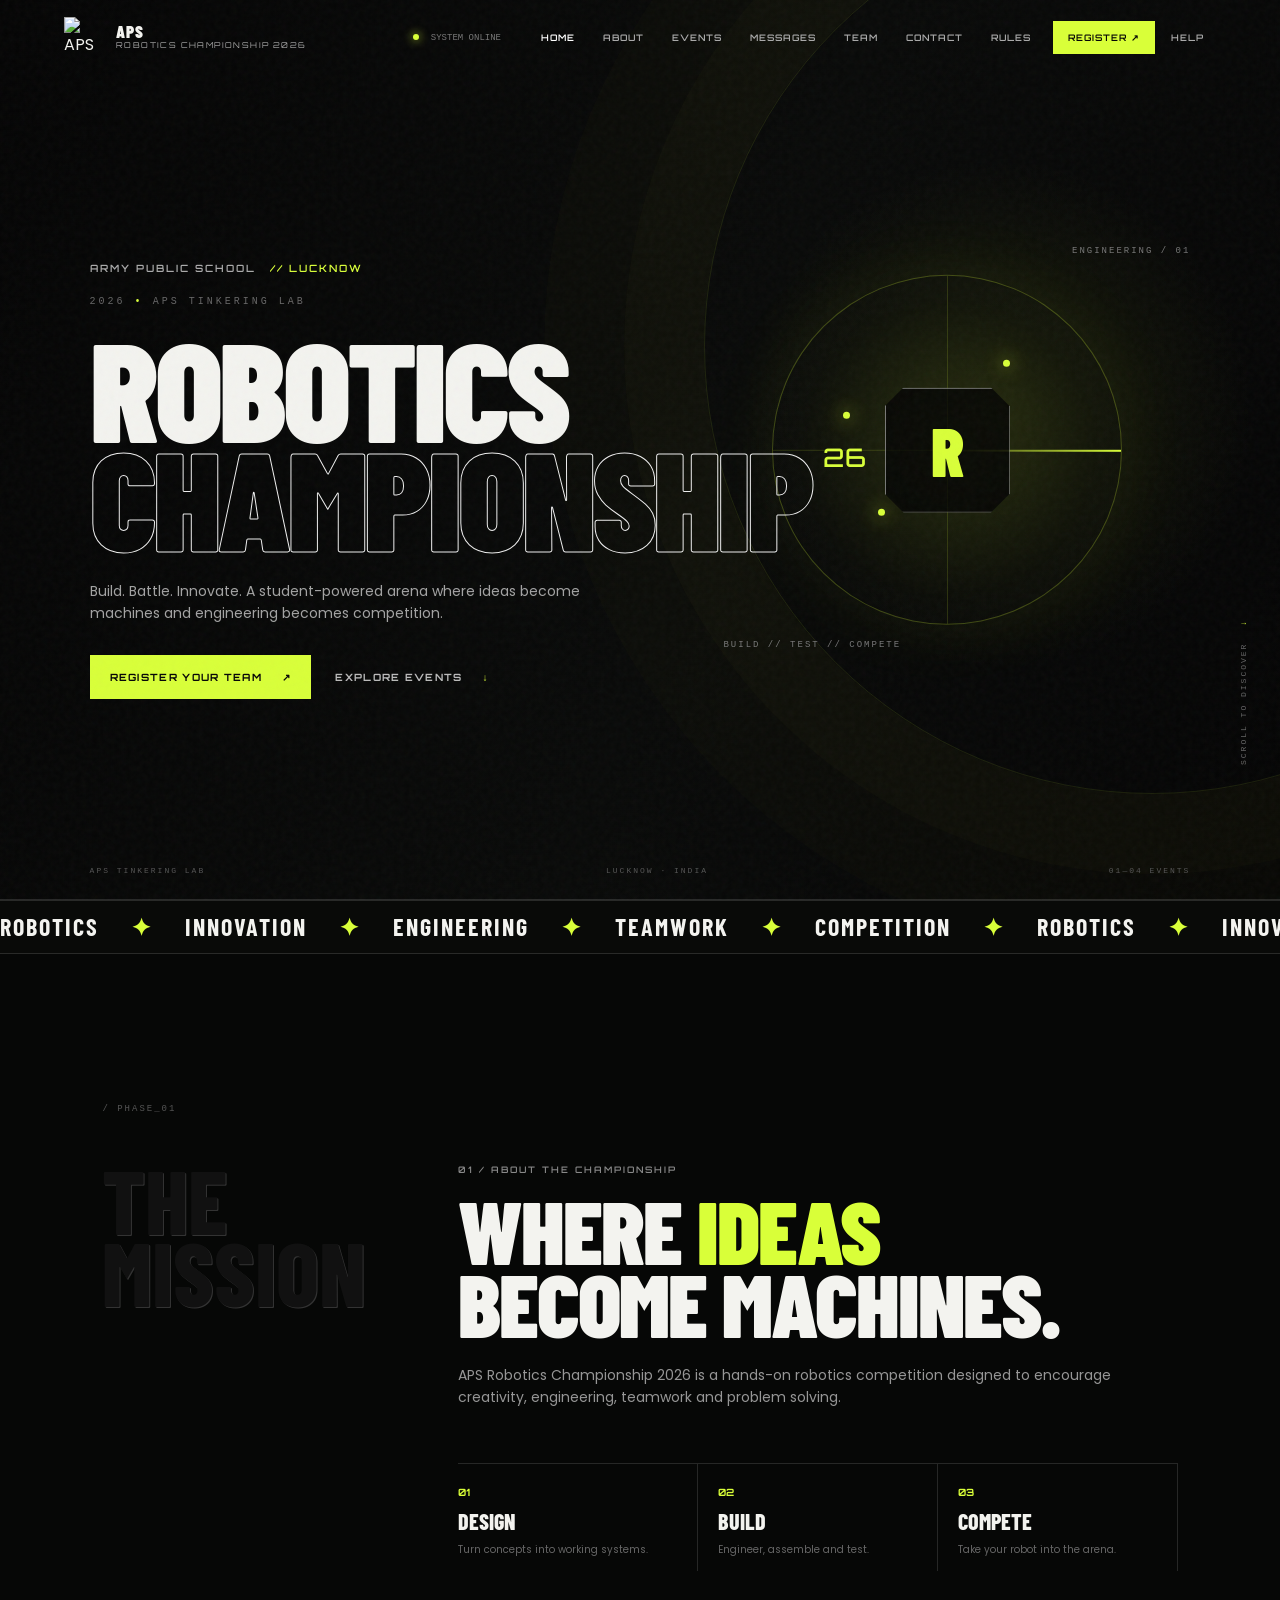
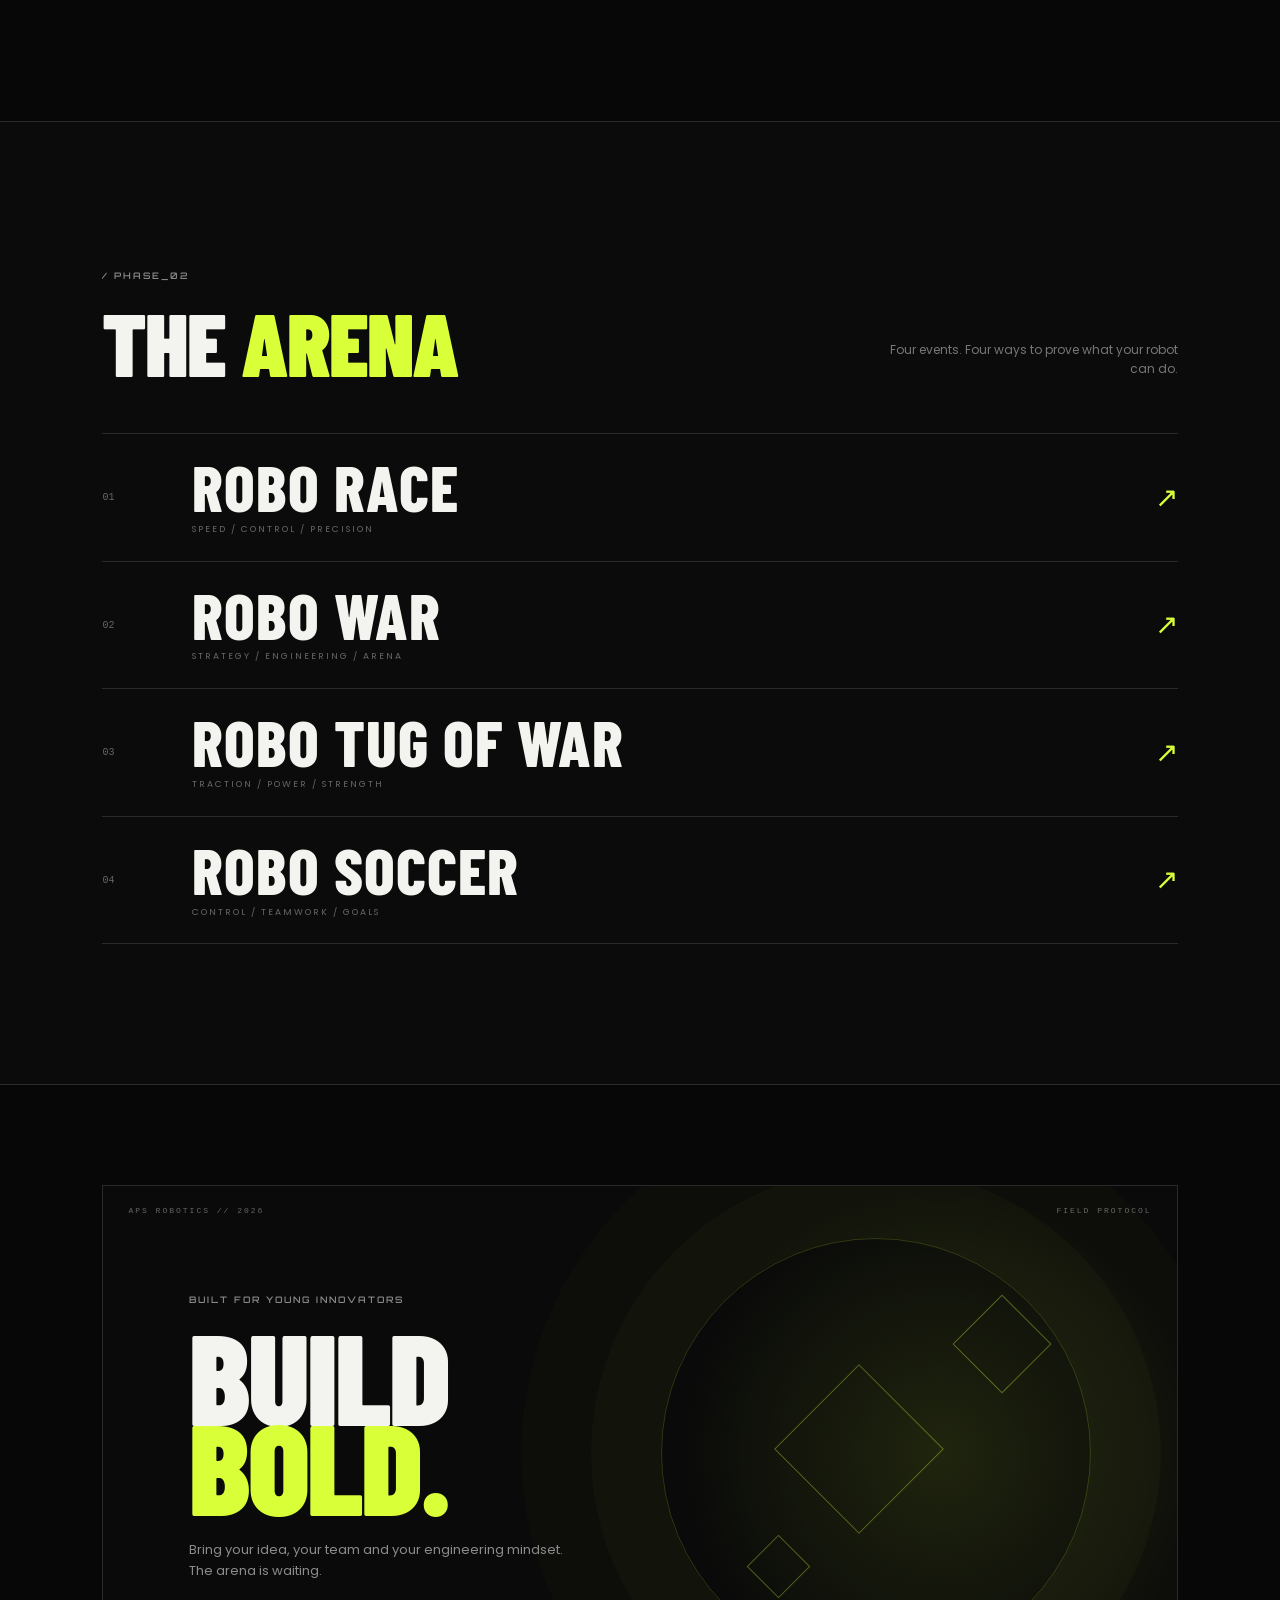
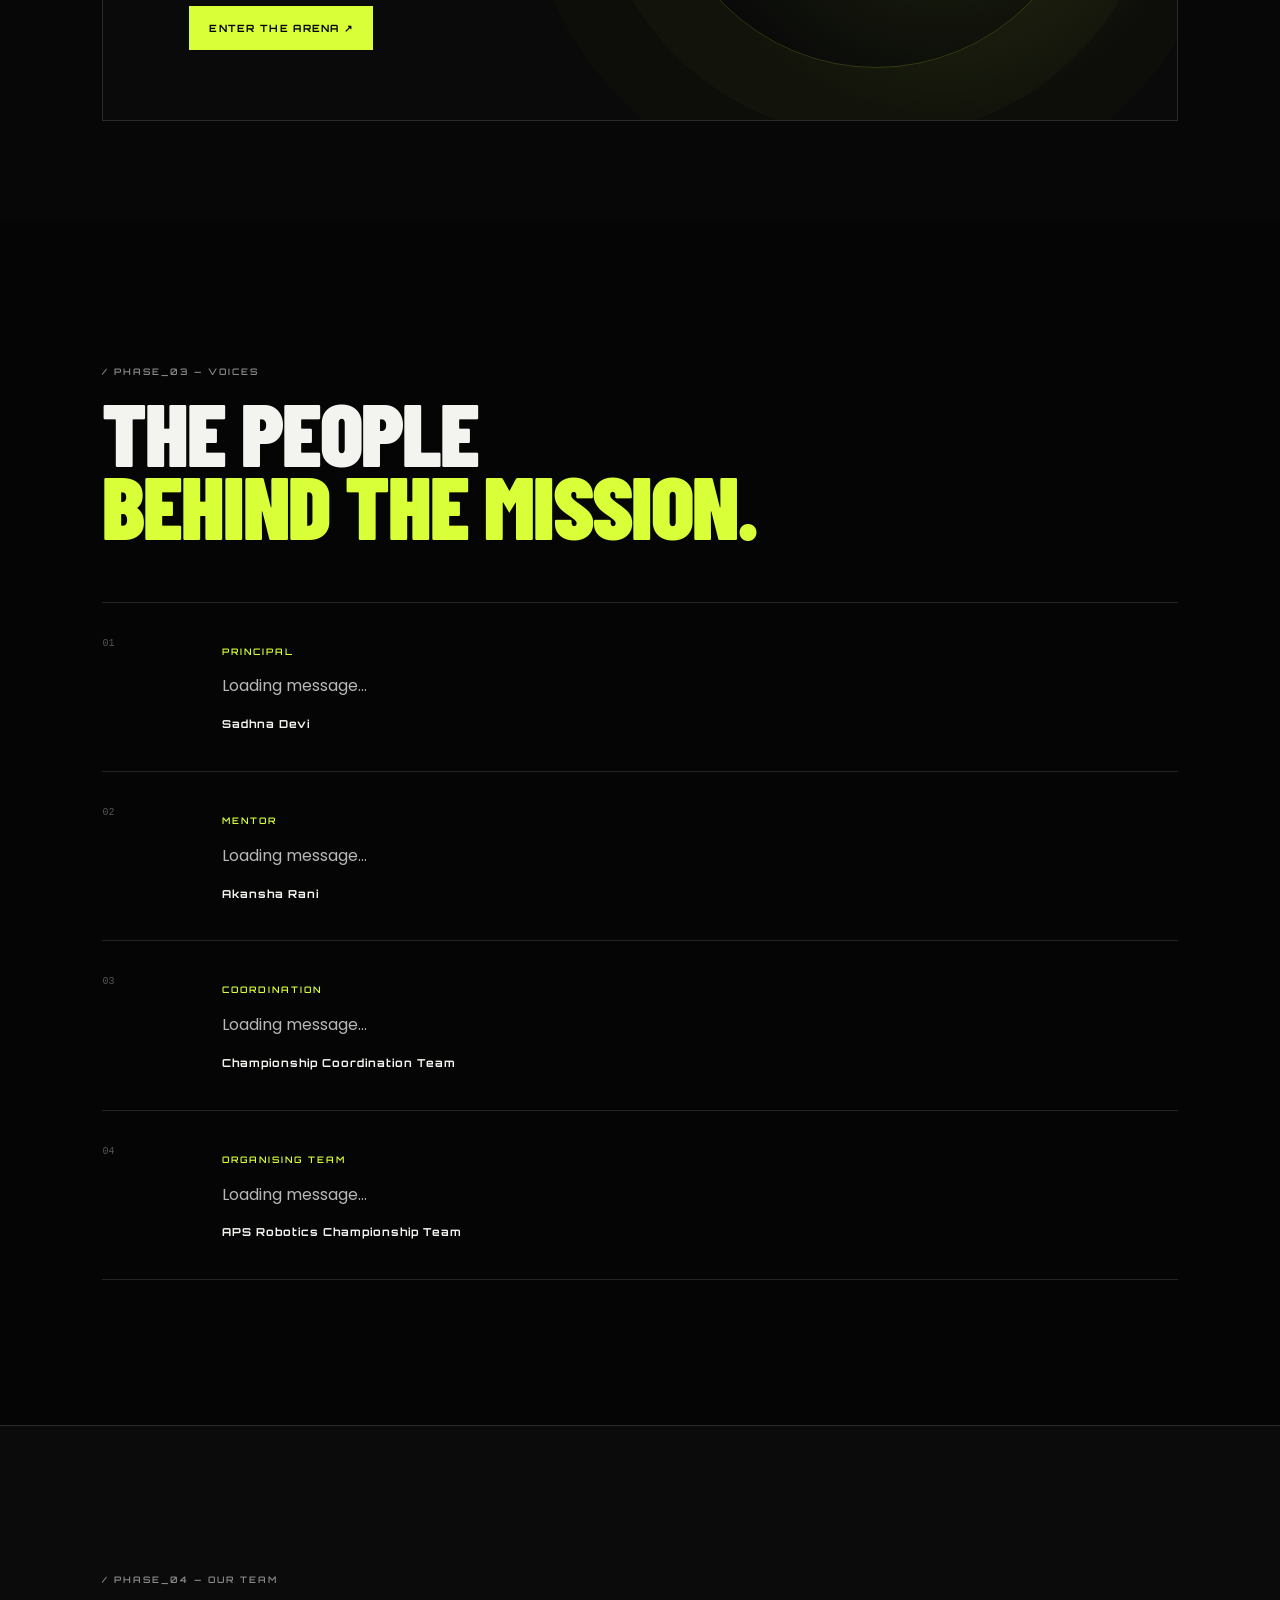
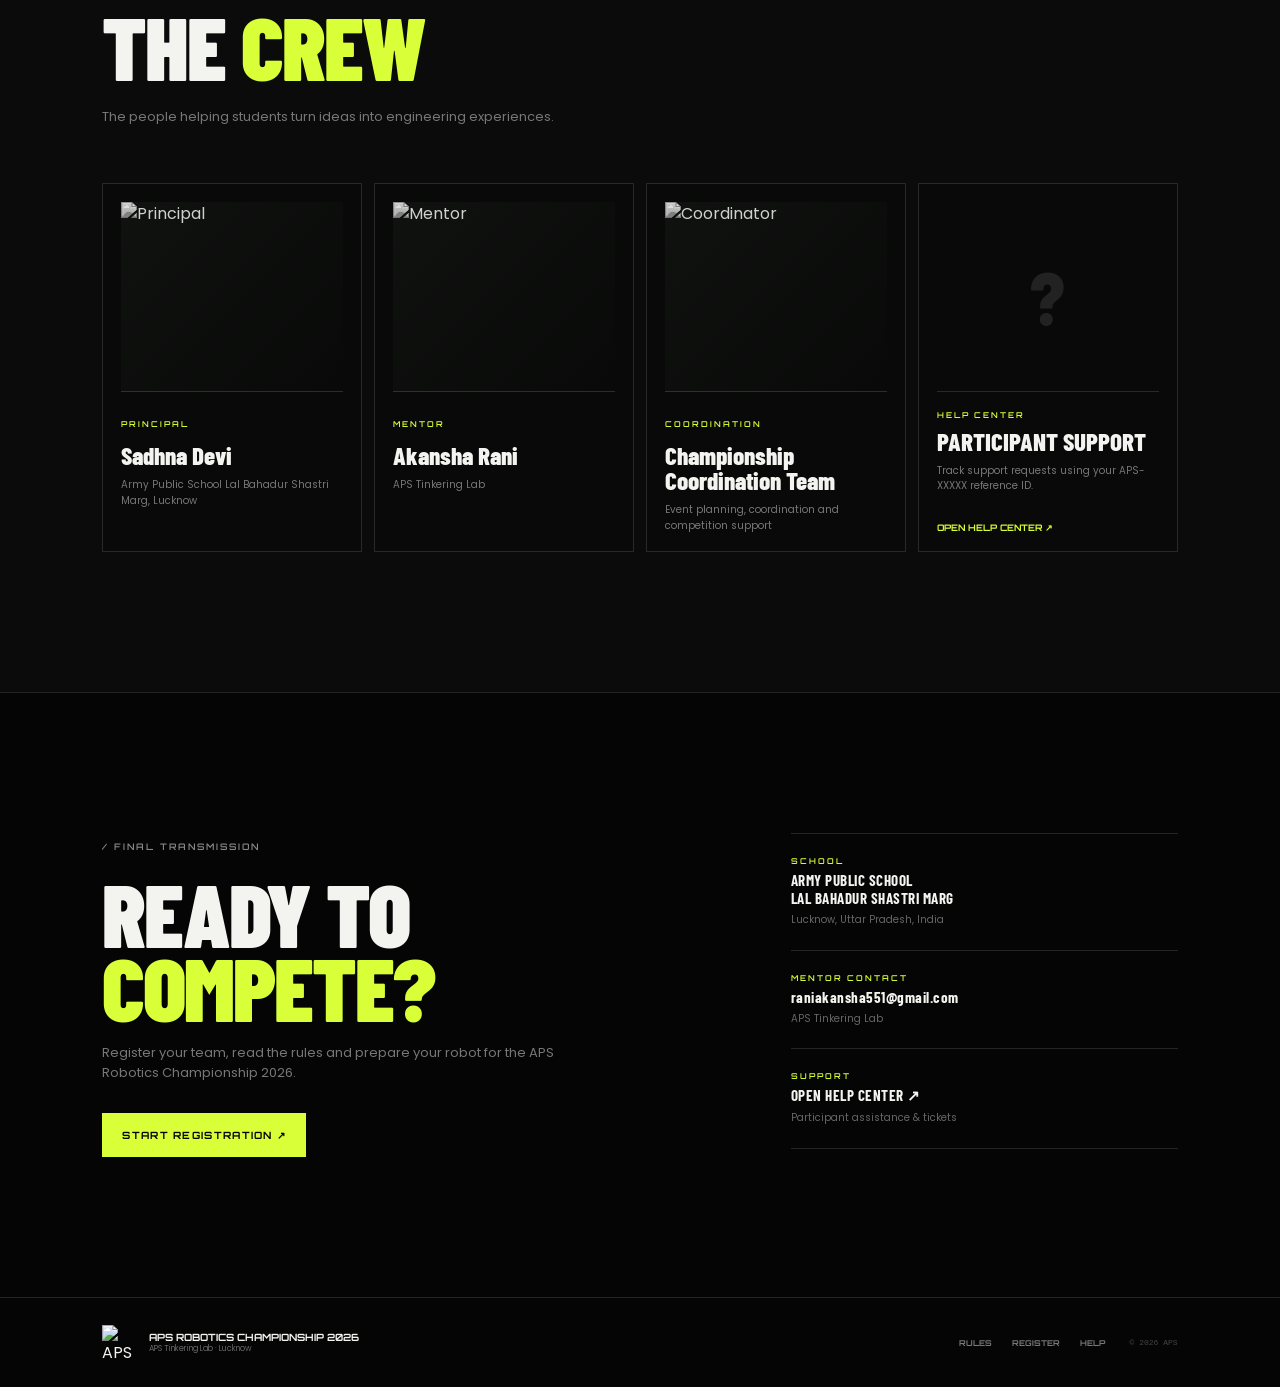
==== index.html @ bac8a2ee "Add files via upload" ====
<!DOCTYPE html>
<html lang="en">
<head>
<meta charset="UTF-8">
<meta name="viewport" content="width=device-width, initial-scale=1.0">
<meta name="theme-color" content="#050505">
<meta name="description" content="APS Robotics Championship 2026 — robotics, engineering and innovation at Army Public School Lal Bahadur Shastri Marg, Lucknow.">
<title>APS Robotics Championship 2026</title>
<link rel="preconnect" href="https://fonts.googleapis.com">
<link rel="preconnect" href="https://fonts.gstatic.com" crossorigin>
<link href="https://fonts.googleapis.com/css2?family=Barlow+Condensed:wght@300;400;500;600;700;800;900&family=Orbitron:wght@500;600;700;800;900&family=Poppins:wght@300;400;500;600&display=swap" rel="stylesheet">
<link rel="stylesheet" href="style.css">
</head>
<body>
<div id="preloader" class="preloader"><div class="loader-grid"></div><div class="loader-mark">APS</div><div class="loader-title">ROBOTICS CHAMPIONSHIP</div><div class="loader-sub">SYSTEM INITIALIZING // 2026</div></div>

<header class="site-header" id="siteHeader">
  <a class="brand" href="#home">
    <img src="https://i.ibb.co/60g82LzR/Army-Welfare-Education-Society-logo-1.png" alt="APS Logo">
    <span><b>APS</b><small>ROBOTICS CHAMPIONSHIP 2026</small></span>
  </a>
  <div class="header-status"><i></i> SYSTEM ONLINE</div>
  <button class="menu-btn" id="menuBtn" aria-label="Open menu" aria-expanded="false"><span></span><span></span><span></span></button>
  <nav id="mainNav">
    <a class="active" href="#home">HOME</a>
    <a href="#about">ABOUT</a>
    <a href="#events">EVENTS</a>
    <a href="#messages">MESSAGES</a>
    <a href="#team">TEAM</a>
    <a href="#contact">CONTACT</a>
    <a href="rules.html">RULES</a>
    <a class="nav-register" href="registration.html">REGISTER ↗</a>
    <a href="help.html">HELP</a>
  </nav>
</header>

<main>
<section id="home" class="hero">
  <div class="hero-noise"></div>
  <div class="hero-lines"></div>
  <div class="hero-orbit orbit-a"></div><div class="hero-orbit orbit-b"></div>
  <div class="hero-content">
    <div class="hero-kicker"><span>ARMY PUBLIC SCHOOL</span><b>// LUCKNOW</b></div>
    <div class="hero-date">2026 <span>•</span> APS TINKERING LAB</div>
    <h1 id="adminHomeTitle">ROBOTICS<br><em>CHAMPIONSHIP</em><sup>26</sup></h1>
    <p id="adminHomeDescription">Build. Battle. Innovate. A student-powered arena where ideas become machines and engineering becomes competition.</p>
    <div class="hero-actions">
      <a class="hero-btn primary" href="registration.html" id="adminHomeButton">REGISTER YOUR TEAM <span>↗</span></a>
      <a class="hero-btn text" href="#events">EXPLORE EVENTS <span>↓</span></a>
    </div>
  </div>
  <div class="hero-visual" aria-hidden="true">
    <div class="radar"><div class="radar-sweep"></div><div class="radar-dot dot-1"></div><div class="radar-dot dot-2"></div><div class="radar-dot dot-3"></div></div>
    <div class="robot-core"><span>R</span></div>
    <div class="visual-label label-top">ENGINEERING / 01</div>
    <div class="visual-label label-bottom">BUILD // TEST // COMPETE</div>
  </div>
  <div class="hero-side">SCROLL TO DISCOVER <span>↓</span></div>
  <div class="hero-bottom"><span>APS TINKERING LAB</span><span>LUCKNOW · INDIA</span><span>01—04 EVENTS</span></div>
</section>

<section class="ticker" aria-label="Championship highlights">
  <div>ROBOTICS <b>✦</b> INNOVATION <b>✦</b> ENGINEERING <b>✦</b> TEAMWORK <b>✦</b> COMPETITION <b>✦</b> ROBOTICS <b>✦</b> INNOVATION <b>✦</b> ENGINEERING <b>✦</b></div>
</section>

<section id="about" class="phase-section">
  <div class="phase-number">/ PHASE_01</div>
  <div class="phase-grid">
    <div class="phase-label">THE<br>MISSION</div>
    <div>
      <div class="section-tag">01 / ABOUT THE CHAMPIONSHIP</div>
      <h2>WHERE <span>IDEAS</span><br>BECOME MACHINES.</h2>
      <p id="adminAboutDescription">APS Robotics Championship 2026 is a hands-on robotics competition designed to encourage creativity, engineering, teamwork and problem solving.</p>
      <div class="phase-facts">
        <div><b>01</b><span>DESIGN</span><small>Turn concepts into working systems.</small></div>
        <div><b>02</b><span>BUILD</span><small>Engineer, assemble and test.</small></div>
        <div><b>03</b><span>COMPETE</span><small>Take your robot into the arena.</small></div>
      </div>
    </div>
  </div>
</section>

<section id="events" class="events-section">
  <div class="events-head"><div><span class="section-tag">/ PHASE_02</span><h2>THE <em>ARENA</em></h2></div><p>Four events. Four ways to prove what your robot can do.</p></div>
  <div class="event-stack">
    <a class="event-row" href="registration.html"><span class="event-index">01</span><div class="event-title"><h3>ROBO RACE</h3><p>Speed / Control / Precision</p></div><span class="event-arrow">↗</span></a>
    <a class="event-row" href="registration.html"><span class="event-index">02</span><div class="event-title"><h3>ROBO WAR</h3><p>Strategy / Engineering / Arena</p></div><span class="event-arrow">↗</span></a>
    <a class="event-row" href="registration.html"><span class="event-index">03</span><div class="event-title"><h3>ROBO TUG OF WAR</h3><p>Traction / Power / Strength</p></div><span class="event-arrow">↗</span></a>
    <a class="event-row" href="registration.html"><span class="event-index">04</span><div class="event-title"><h3>ROBO SOCCER</h3><p>Control / Teamwork / Goals</p></div><span class="event-arrow">↗</span></a>
  </div>
</section>

<section class="feature-section">
  <div class="feature-card">
    <div class="feature-meta"><span>APS ROBOTICS // 2026</span><span>FIELD PROTOCOL</span></div>
    <div class="feature-copy"><span class="section-tag">BUILT FOR YOUNG INNOVATORS</span><h2>BUILD<br><i>BOLD.</i></h2><p>Bring your idea, your team and your engineering mindset. The arena is waiting.</p><a class="hero-btn primary" href="registration.html">ENTER THE ARENA ↗</a></div>
    <div class="feature-art"><div class="cube c1"></div><div class="cube c2"></div><div class="cube c3"></div><div class="feature-ring"></div></div>
  </div>
</section>

<section id="messages" class="message-section">
  <div class="section-tag">/ PHASE_03 — VOICES</div>
  <h2>THE PEOPLE<br><span>BEHIND THE MISSION.</span></h2>
  <div class="message-list">
    <article class="message-row"><span>01</span><div><small>PRINCIPAL</small><p id="msgPrincipalText">Loading message...</p><strong id="msgPrincipalName">Sadhna Devi</strong></div></article>
    <article class="message-row"><span>02</span><div><small>MENTOR</small><p id="msgMentorText">Loading message...</p><strong id="msgMentorName">Akansha Rani</strong></div></article>
    <article class="message-row"><span>03</span><div><small>COORDINATION</small><p id="msgCoordText">Loading message...</p><strong id="msgCoordName">Championship Coordination Team</strong></div></article>
    <article class="message-row"><span>04</span><div><small>ORGANISING TEAM</small><p id="msgTeamText">Loading message...</p><strong id="msgTeamName">APS Robotics Championship Team</strong></div></article>
  </div>
</section>

<section id="team" class="team-section">
  <div class="team-head"><span class="section-tag">/ PHASE_04 — OUR TEAM</span><h2>THE <span>CREW</span></h2><p>The people helping students turn ideas into engineering experiences.</p></div>
  <div class="team-grid">
    <article class="team-card"><div class="team-photo"><img id="principalPhoto" src="assets/principal.svg" alt="Principal"></div><small>PRINCIPAL</small><h3 id="principalName">Sadhna Devi</h3><p>Army Public School Lal Bahadur Shastri Marg, Lucknow</p></article>
    <article class="team-card"><div class="team-photo"><img id="mentorPhoto" src="assets/mentor.svg" alt="Mentor"></div><small>MENTOR</small><h3 id="mentorName">Akansha Rani</h3><p>APS Tinkering Lab</p></article>
    <article class="team-card"><div class="team-photo"><img id="coordinatorPhoto" src="assets/coordinator.svg" alt="Coordinator"></div><small>COORDINATION</small><h3 id="coordinatorName">Championship Coordination Team</h3><p>Event planning, coordination and competition support</p></article>
    <article class="team-card team-support"><div class="support-mark">?</div><small>HELP CENTER</small><h3>PARTICIPANT SUPPORT</h3><p>Track support requests using your APS-XXXXX reference ID.</p><a href="help.html">OPEN HELP CENTER ↗</a></article>
  </div>
</section>

<section id="contact" class="contact-section">
  <div class="contact-left"><span class="section-tag">/ FINAL TRANSMISSION</span><h2>READY TO<br><em>COMPETE?</em></h2><p>Register your team, read the rules and prepare your robot for the APS Robotics Championship 2026.</p><a class="hero-btn primary" href="registration.html">START REGISTRATION ↗</a></div>
  <div class="contact-right">
    <div><small>SCHOOL</small><strong>ARMY PUBLIC SCHOOL<br>LAL BAHADUR SHASTRI MARG</strong><span>Lucknow, Uttar Pradesh, India</span></div>
    <div><small>MENTOR CONTACT</small><strong><a href="mailto:raniakansha551@gmail.com">raniakansha551@gmail.com</a></strong><span>APS Tinkering Lab</span></div>
    <div><small>SUPPORT</small><strong><a href="help.html">OPEN HELP CENTER ↗</a></strong><span>Participant assistance & tickets</span></div>
  </div>
</section>
</main>

<footer class="footer">
  <div class="footer-brand"><img src="https://i.ibb.co/60g82LzR/Army-Welfare-Education-Society-logo-1.png" alt="APS Logo"><div><b>APS ROBOTICS CHAMPIONSHIP 2026</b><span>APS Tinkering Lab · Lucknow</span></div></div>
  <div class="footer-links"><a href="rules.html">RULES</a><a href="registration.html">REGISTER</a><a href="help.html">HELP</a></div>
  <span class="copyright">© 2026 APS</span>
</footer>
<a href="admin-login.html" class="hidden-admin-link" aria-label="Admin Portal">Admin</a>
<script src="script.js"></script>
<script type="module" src="home-content.js"></script>
</body>
</html>
---- style.css ----
*{box-sizing:border-box;margin:0;padding:0}
html{scroll-behavior:smooth}
:root{--bg:#050505;--panel:#0b0c0c;--line:rgba(255,255,255,.13);--muted:#929292;--white:#f3f3ef;--acid:#d9ff39;--blue:#8bdcff}
body{font-family:Poppins,Arial,sans-serif;background:var(--bg);color:var(--white);line-height:1.55;overflow-x:hidden}
body:before{content:"";position:fixed;inset:0;pointer-events:none;z-index:20;opacity:.045;background-image:url("data:image/svg+xml,%3Csvg viewBox='0 0 180 180' xmlns='http://www.w3.org/2000/svg'%3E%3Cfilter id='n'%3E%3CfeTurbulence type='fractalNoise' baseFrequency='.9' numOctaves='4' stitchTiles='stitch'/%3E%3C/filter%3E%3Crect width='100%25' height='100%25' filter='url(%23n)' opacity='.8'/%3E%3C/svg%3E")}
a{text-decoration:none;color:inherit}
.preloader{position:fixed;inset:0;background:#050505;z-index:9999;display:grid;place-content:center;text-align:center;transition:.35s}.preloader.done{opacity:0;visibility:hidden;pointer-events:none}.loader-grid{position:absolute;inset:0;background:linear-gradient(rgba(217,255,57,.05) 1px,transparent 1px),linear-gradient(90deg,rgba(217,255,57,.05) 1px,transparent 1px);background-size:50px 50px}.loader-mark{font:900 55px/1 "Barlow Condensed";letter-spacing:-2px;color:var(--acid)}.loader-title{font:700 13px Orbitron;letter-spacing:4px;margin-top:12px}.loader-sub{font:10px monospace;color:#777;letter-spacing:2px;margin-top:7px}
.site-header{position:fixed;z-index:1000;top:0;left:0;right:0;height:76px;padding:0 5%;display:flex;align-items:center;justify-content:space-between;border-bottom:1px solid transparent;transition:.3s}.site-header.scrolled{background:rgba(5,5,5,.88);backdrop-filter:blur(16px);border-color:var(--line)}
.brand{display:flex;align-items:center;gap:10px}.brand img{width:42px;height:42px;object-fit:contain}.brand span{display:grid}.brand b{font:900 17px/1 "Barlow Condensed";letter-spacing:1px}.brand small{font:8px/1.4 Orbitron;color:#aaa;letter-spacing:1.4px}
.header-status{font:9px monospace;color:#777;margin-left:auto;margin-right:28px}.header-status i{display:inline-block;width:6px;height:6px;background:var(--acid);border-radius:50%;margin-right:6px;box-shadow:0 0 10px var(--acid)}
nav{display:flex;align-items:center;gap:4px}nav a{font:600 9px Orbitron;letter-spacing:1px;padding:10px 12px;color:#aaa}nav a:hover,nav a.active{color:#fff}nav .nav-register{color:#050505;background:var(--acid);padding:11px 15px;margin-left:6px}
.menu-btn{display:none;width:42px;height:42px;border:1px solid var(--line);background:#0a0a0a;flex-direction:column;align-items:center;justify-content:center;gap:5px}.menu-btn span{width:19px;height:1px;background:#fff}
.hero{min-height:100vh;position:relative;display:flex;align-items:center;padding:150px 7% 90px;overflow:hidden;background:radial-gradient(circle at 78% 46%,rgba(217,255,57,.09),transparent 23%),linear-gradient(110deg,#050505,#090a09 55%,#050505)}
.hero:after{content:"";position:absolute;inset:auto 0 0;height:1px;background:var(--line)}
.hero-noise{position:absolute;inset:0;background:linear-gradient(90deg,transparent 49.9%,rgba(255,255,255,.04) 50%,transparent 50.1%),linear-gradient(0deg,transparent 49.9%,rgba(255,255,255,.035) 50%,transparent 50.1%);background-size:90px 90px;mask-image:linear-gradient(to right,#000,transparent 78%)}
.hero-lines{position:absolute;width:70vw;height:70vw;right:-25vw;top:-8vw;border:1px solid rgba(217,255,57,.1);border-radius:50%;box-shadow:0 0 0 80px rgba(217,255,57,.015),0 0 0 160px rgba(217,255,57,.01)}
.hero-content{position:relative;z-index:3;max-width:850px}.hero-kicker{display:flex;gap:14px;align-items:center;font:600 10px Orbitron;letter-spacing:2px;color:#aaa}.hero-kicker b{color:var(--acid);font-weight:600}.hero-date{font:10px monospace;color:#666;letter-spacing:3px;margin-top:22px}.hero-date span{color:var(--acid)}
.hero h1{font:900 clamp(78px,11vw,170px)/.78 "Barlow Condensed";letter-spacing:-4px;margin:25px 0 30px;text-transform:uppercase}.hero h1 em{font-style:normal;color:transparent;-webkit-text-stroke:1px #eee}.hero h1 sup{font:500 clamp(18px,2vw,30px) Orbitron;color:var(--acid);vertical-align:top;margin-left:12px;letter-spacing:1px}
.hero p{max-width:560px;color:#a3a3a3;font-size:14px}.hero-actions{display:flex;align-items:center;gap:24px;margin-top:30px}.hero-btn{display:inline-flex;align-items:center;gap:20px;font:700 10px Orbitron;letter-spacing:1.3px}.hero-btn.primary{background:var(--acid);color:#050505;padding:16px 20px}.hero-btn.primary:hover{transform:translateY(-2px);box-shadow:0 10px 35px rgba(217,255,57,.12)}.hero-btn.text{color:#bbb}.hero-btn.text span{color:var(--acid)}
.hero-visual{position:absolute;right:7%;top:50%;transform:translateY(-50%);width:min(38vw,520px);height:min(38vw,520px);z-index:2;display:grid;place-items:center}.radar{width:72%;height:72%;border:1px solid rgba(217,255,57,.25);border-radius:50%;position:relative;background:radial-gradient(circle,rgba(217,255,57,.08),transparent 62%);box-shadow:0 0 80px rgba(217,255,57,.06)}.radar:before,.radar:after{content:"";position:absolute;background:rgba(217,255,57,.15)}.radar:before{width:100%;height:1px;top:50%}.radar:after{height:100%;width:1px;left:50%}.radar-sweep{position:absolute;width:50%;height:2px;background:linear-gradient(90deg,transparent,var(--acid));left:50%;top:50%;transform-origin:left;animation:sweep 4s linear infinite}.radar-dot{position:absolute;width:7px;height:7px;background:var(--acid);border-radius:50%;box-shadow:0 0 18px var(--acid)}.dot-1{top:24%;left:66%}.dot-2{top:67%;left:30%}.dot-3{top:39%;left:20%}.robot-core{position:absolute;width:125px;height:125px;border:1px solid rgba(255,255,255,.45);background:rgba(5,5,5,.78);display:grid;place-items:center;clip-path:polygon(15% 0,85% 0,100% 15%,100% 85%,85% 100%,15% 100%,0 85%,0 15%);box-shadow:0 0 50px rgba(217,255,57,.08)}.robot-core span{font:900 68px "Barlow Condensed";color:var(--acid)}.visual-label{position:absolute;font:9px monospace;color:#777;letter-spacing:2px}.label-top{top:8%;right:0}.label-bottom{bottom:9%;left:4%}.hero-side{position:absolute;right:2.5%;bottom:15%;writing-mode:vertical-rl;transform:rotate(180deg);font:8px monospace;letter-spacing:2px;color:#666;z-index:3}.hero-side span{color:var(--acid);margin-top:10px}.hero-bottom{position:absolute;bottom:25px;left:7%;right:7%;display:flex;justify-content:space-between;color:#555;font:8px monospace;letter-spacing:2px;z-index:3}
.ticker{overflow:hidden;border-top:1px solid var(--line);border-bottom:1px solid var(--line);white-space:nowrap;background:#090a08}.ticker div{font:700 24px "Barlow Condensed";letter-spacing:2px;padding:11px 0;display:inline-block;animation:ticker 30s linear infinite}.ticker b{color:var(--acid);padding:0 25px}
.phase-section{padding:150px 8%;background:#060706;position:relative}.phase-number{font:9px monospace;color:#555;letter-spacing:2px;margin-bottom:50px}.phase-grid{display:grid;grid-template-columns:.75fr 2fr;gap:8%;max-width:1200px}.phase-label{font:800 clamp(45px,7vw,95px)/.8 "Barlow Condensed";color:#111;text-shadow:1px 1px 0 #333;position:sticky;top:120px;height:max-content}.section-tag{font:600 9px Orbitron;letter-spacing:2px;color:#888}.phase-grid h2,.events-head h2,.message-section>h2,.team-head h2,.contact-left h2{font:900 clamp(52px,7vw,105px)/.82 "Barlow Condensed";letter-spacing:-2px;margin:18px 0 25px}.phase-grid h2 span,.events-head h2 em,.message-section h2 span,.team-head h2 span,.contact-left h2 em{color:var(--acid);font-style:normal}.phase-grid>div:last-child>p{max-width:700px;color:#969696;font-size:14px}.phase-facts{display:grid;grid-template-columns:repeat(3,1fr);border-top:1px solid var(--line);margin-top:55px}.phase-facts div{padding:22px 18px 10px 0;border-right:1px solid var(--line)}.phase-facts div+div{padding-left:20px}.phase-facts b{display:block;color:var(--acid);font:700 10px Orbitron}.phase-facts span{display:block;font:800 22px "Barlow Condensed";margin:10px 0 2px}.phase-facts small{font-size:10px;color:#666}
.events-section{padding:140px 8%;background:#0a0b0a;border-top:1px solid var(--line);border-bottom:1px solid var(--line)}.events-head{display:flex;justify-content:space-between;align-items:end;gap:30px;margin-bottom:55px}.events-head h2{margin-bottom:0}.events-head p{max-width:300px;color:#777;font-size:12px;text-align:right}.event-stack{border-top:1px solid var(--line)}.event-row{display:grid;grid-template-columns:90px 1fr 50px;align-items:center;padding:24px 0;border-bottom:1px solid var(--line);transition:.3s}.event-row:hover{padding-left:15px;background:linear-gradient(90deg,rgba(217,255,57,.05),transparent)}.event-index{font:10px monospace;color:#666}.event-title h3{font:800 clamp(30px,5vw,68px)/.9 "Barlow Condensed";letter-spacing:1px}.event-title p{font-size:9px;color:#666;letter-spacing:2px;margin-top:7px;text-transform:uppercase}.event-arrow{font-size:28px;color:var(--acid);text-align:right}
.feature-section{padding:100px 8%;background:#060706}.feature-card{min-height:510px;position:relative;overflow:hidden;border:1px solid var(--line);background:radial-gradient(circle at 78% 50%,rgba(217,255,57,.11),transparent 30%),#090a09}.feature-meta{position:absolute;left:25px;right:25px;top:20px;display:flex;justify-content:space-between;font:8px monospace;color:#666;letter-spacing:2px}.feature-copy{position:relative;z-index:2;padding:100px 8% 70px}.feature-copy h2{font:900 clamp(70px,10vw,145px)/.7 "Barlow Condensed";letter-spacing:-3px;margin:20px 0 30px}.feature-copy h2 i{color:var(--acid);font-style:normal}.feature-copy p{max-width:400px;color:#8c8c8c;font-size:13px;margin-bottom:25px}.feature-art{position:absolute;inset:0;pointer-events:none}.feature-ring{position:absolute;width:430px;height:430px;border:1px solid rgba(217,255,57,.18);border-radius:50%;right:8%;top:50%;transform:translateY(-50%);box-shadow:0 0 0 70px rgba(217,255,57,.025),0 0 0 140px rgba(217,255,57,.015)}.cube{position:absolute;width:120px;height:120px;border:1px solid rgba(217,255,57,.35);transform:rotate(45deg);right:24%;top:38%;animation:float 5s ease-in-out infinite}.c2{width:70px;height:70px;right:13%;top:23%;animation-delay:-2s}.c3{width:45px;height:45px;right:35%;top:67%;animation-delay:-3s}
.message-section{padding:145px 8%;background:#050505}.message-section>h2{margin-bottom:60px}.message-list{border-top:1px solid var(--line);max-width:1100px}.message-row{display:grid;grid-template-columns:90px 1fr;gap:30px;padding:35px 0;border-bottom:1px solid var(--line)}.message-row>span{font:10px monospace;color:#555}.message-row small{font:600 9px Orbitron;color:var(--acid);letter-spacing:2px}.message-row p{font-size:16px;color:#b7b7b7;max-width:850px;margin:12px 0}.message-row strong{font:700 11px Orbitron;letter-spacing:1px}
.team-section{padding:140px 8%;background:#0a0b0a;border-top:1px solid var(--line)}.team-head{max-width:850px;margin-bottom:55px}.team-head p{color:#777;font-size:13px}.team-grid{display:grid;grid-template-columns:repeat(4,1fr);gap:12px}.team-card{border:1px solid var(--line);padding:18px;background:#080908;min-height:360px;transition:.3s}.team-card:hover{transform:translateY(-5px);border-color:rgba(217,255,57,.4)}.team-photo{height:190px;display:grid;place-items:center;background:linear-gradient(135deg,#101210,#080908);border-bottom:1px solid var(--line);margin-bottom:18px;overflow:hidden}.team-photo img{width:100%;height:100%;object-fit:contain;filter:grayscale(1);opacity:.85}.team-card small{font:600 8px Orbitron;color:var(--acid);letter-spacing:2px}.team-card h3{font:800 25px/1 "Barlow Condensed";margin:9px 0}.team-card p{font-size:10px;color:#777}.team-support{display:flex;flex-direction:column;align-items:flex-start}.support-mark{font:800 75px "Barlow Condensed";color:#222;height:190px;width:100%;display:grid;place-items:center;border-bottom:1px solid var(--line);margin-bottom:18px}.team-support a{margin-top:auto;color:var(--acid);font:700 9px Orbitron}
.contact-section{padding:140px 8%;display:grid;grid-template-columns:1.2fr .8fr;gap:10%;background:#050505;border-top:1px solid var(--line)}.contact-left h2{margin-bottom:20px}.contact-left p{max-width:500px;color:#777;font-size:13px;margin-bottom:30px}.contact-right{border-top:1px solid var(--line)}.contact-right>div{padding:22px 0;border-bottom:1px solid var(--line);display:grid;gap:5px}.contact-right small{font:600 8px Orbitron;color:var(--acid);letter-spacing:2px}.contact-right strong{font:700 15px "Barlow Condensed";letter-spacing:.5px}.contact-right span{font-size:10px;color:#666}.contact-right a:hover{color:var(--acid)}
.footer{min-height:90px;padding:25px 8%;border-top:1px solid var(--line);display:flex;align-items:center;gap:25px}.footer-brand{display:flex;align-items:center;gap:12px}.footer-brand img{width:35px;height:35px;object-fit:contain}.footer-brand div{display:grid}.footer-brand b{font:700 10px Orbitron}.footer-brand span{font-size:8px;color:#666}.footer-links{display:flex;gap:20px;margin-left:auto}.footer-links a{font:700 8px Orbitron;color:#777}.footer-links a:hover{color:var(--acid)}.copyright{font:8px monospace;color:#444}
.hidden-admin-link{position:fixed;bottom:6px;right:6px;width:5px;height:5px;opacity:0}
@keyframes sweep{to{transform:rotate(360deg)}}@keyframes ticker{to{transform:translateX(-50%)}}@keyframes float{0%,100%{transform:rotate(45deg) translateY(0)}50%{transform:rotate(55deg) translateY(-20px)}}
@media(max-width:1050px){.header-status{display:none}nav a{padding:9px 8px}.hero-visual{right:-5%;opacity:.5}.team-grid{grid-template-columns:repeat(2,1fr)}.contact-section{grid-template-columns:1fr}}
@media(max-width:800px){.site-header{height:68px;padding:0 5%}.menu-btn{display:flex}.header-status{display:none}#mainNav{position:absolute;display:none;top:68px;left:4%;right:4%;padding:10px;flex-direction:column;background:rgba(5,5,5,.98);border:1px solid var(--line)}#mainNav.open{display:flex}nav a{width:100%;padding:12px}.hero{padding:125px 7% 80px}.hero h1{font-size:clamp(65px,17vw,110px);letter-spacing:-2px}.hero-visual{right:-35%;width:90vw;height:90vw;opacity:.25}.hero-side{display:none}.hero-bottom{font-size:7px}.phase-grid{grid-template-columns:1fr}.phase-label{display:none}.phase-section,.events-section,.message-section,.team-section,.contact-section{padding:100px 7%}.phase-facts{grid-template-columns:1fr}.phase-facts div,.phase-facts div+div{border-right:0;border-bottom:1px solid var(--line);padding:18px 0}.events-head{display:block}.events-head p{text-align:left;margin-top:10px}.event-row{grid-template-columns:45px 1fr 35px}.feature-card{min-height:550px}.feature-art{opacity:.45}.feature-ring{right:-25%;width:420px;height:420px}.team-grid{grid-template-columns:1fr}.team-photo,.support-mark{height:220px}}
@media(max-width:520px){.brand img{width:36px;height:36px}.brand b{font-size:15px}.brand small{font-size:6px}.hero-date{letter-spacing:1px}.hero-actions{align-items:flex-start;flex-direction:column;gap:18px}.hero-bottom{left:7%;right:7%;gap:10px}.hero-bottom span:nth-child(2){display:none}.ticker div{font-size:19px}.phase-grid h2,.events-head h2,.message-section>h2,.team-head h2,.contact-left h2{font-size:65px}.event-title h3{font-size:42px}.message-row{grid-template-columns:40px 1fr;gap:12px}.message-row p{font-size:13px}.footer{align-items:flex-start;flex-direction:column}.footer-links{margin-left:0}.copyright{display:none}}
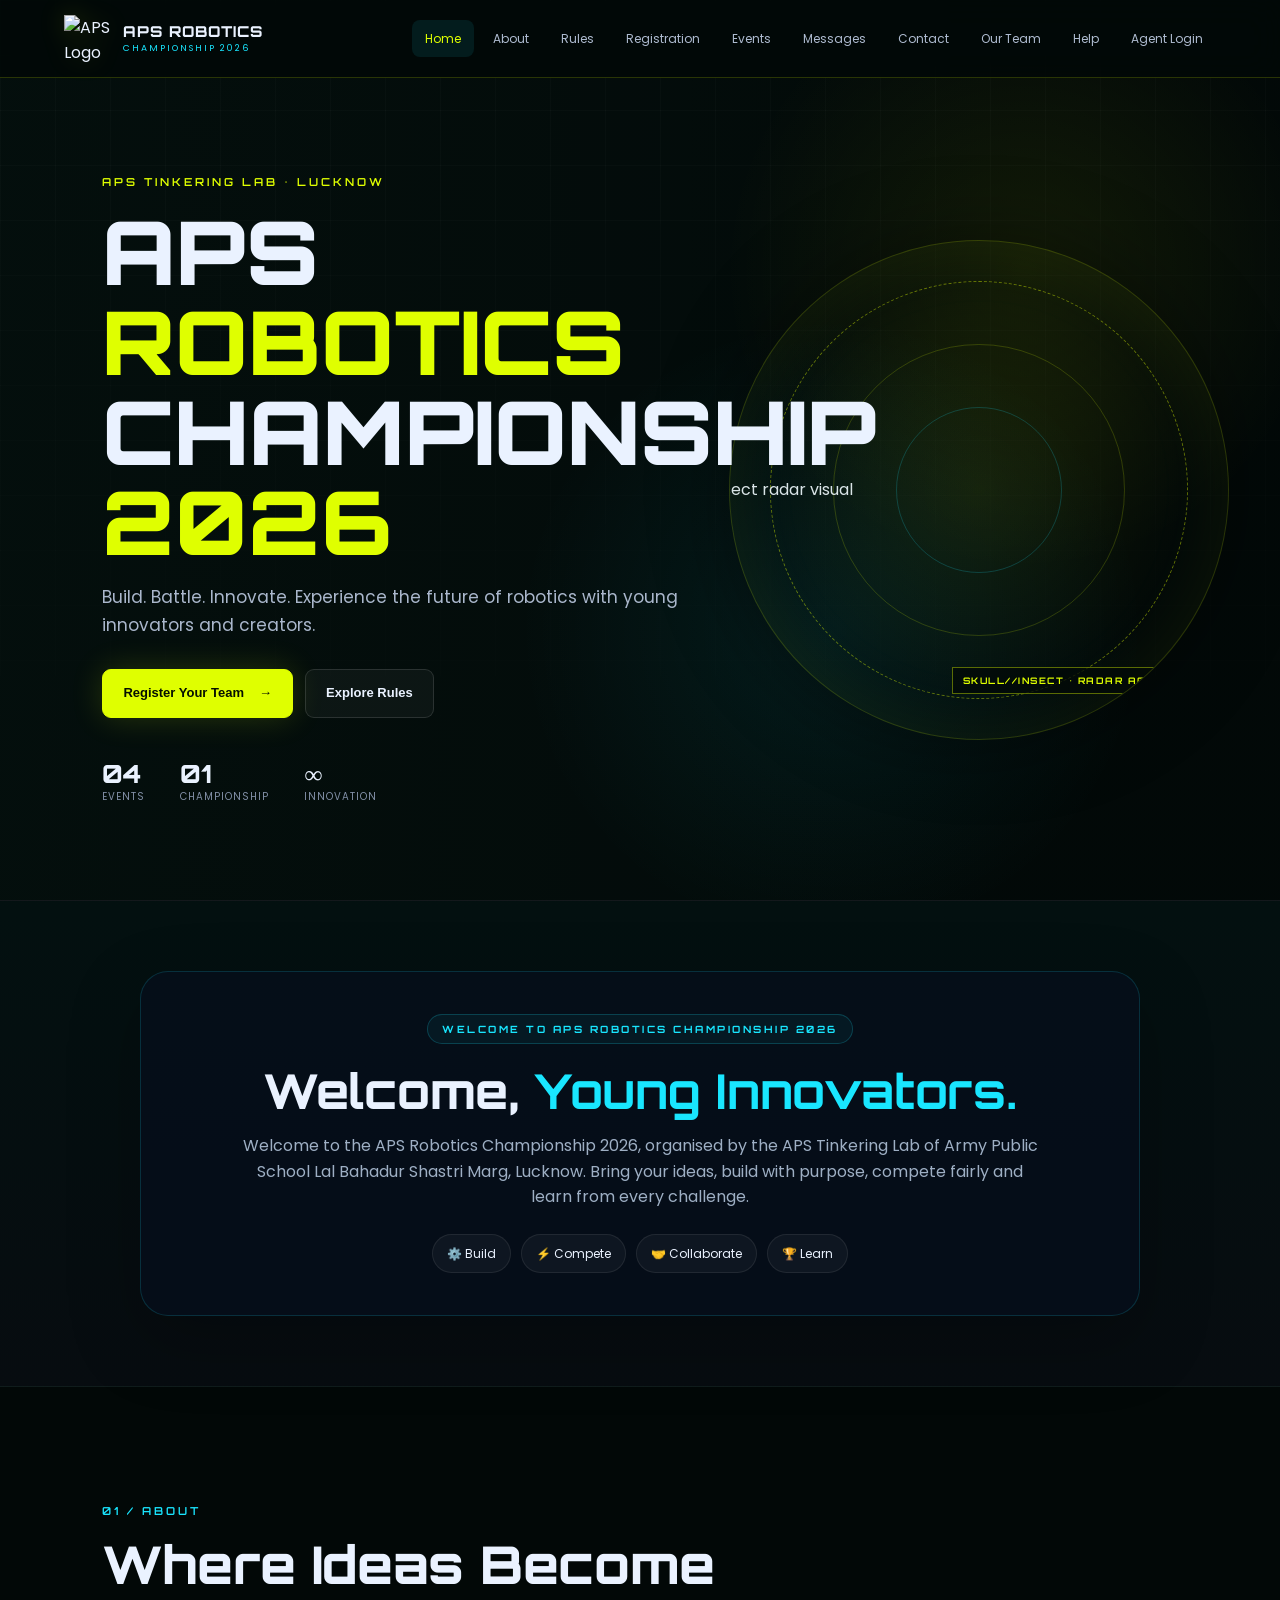
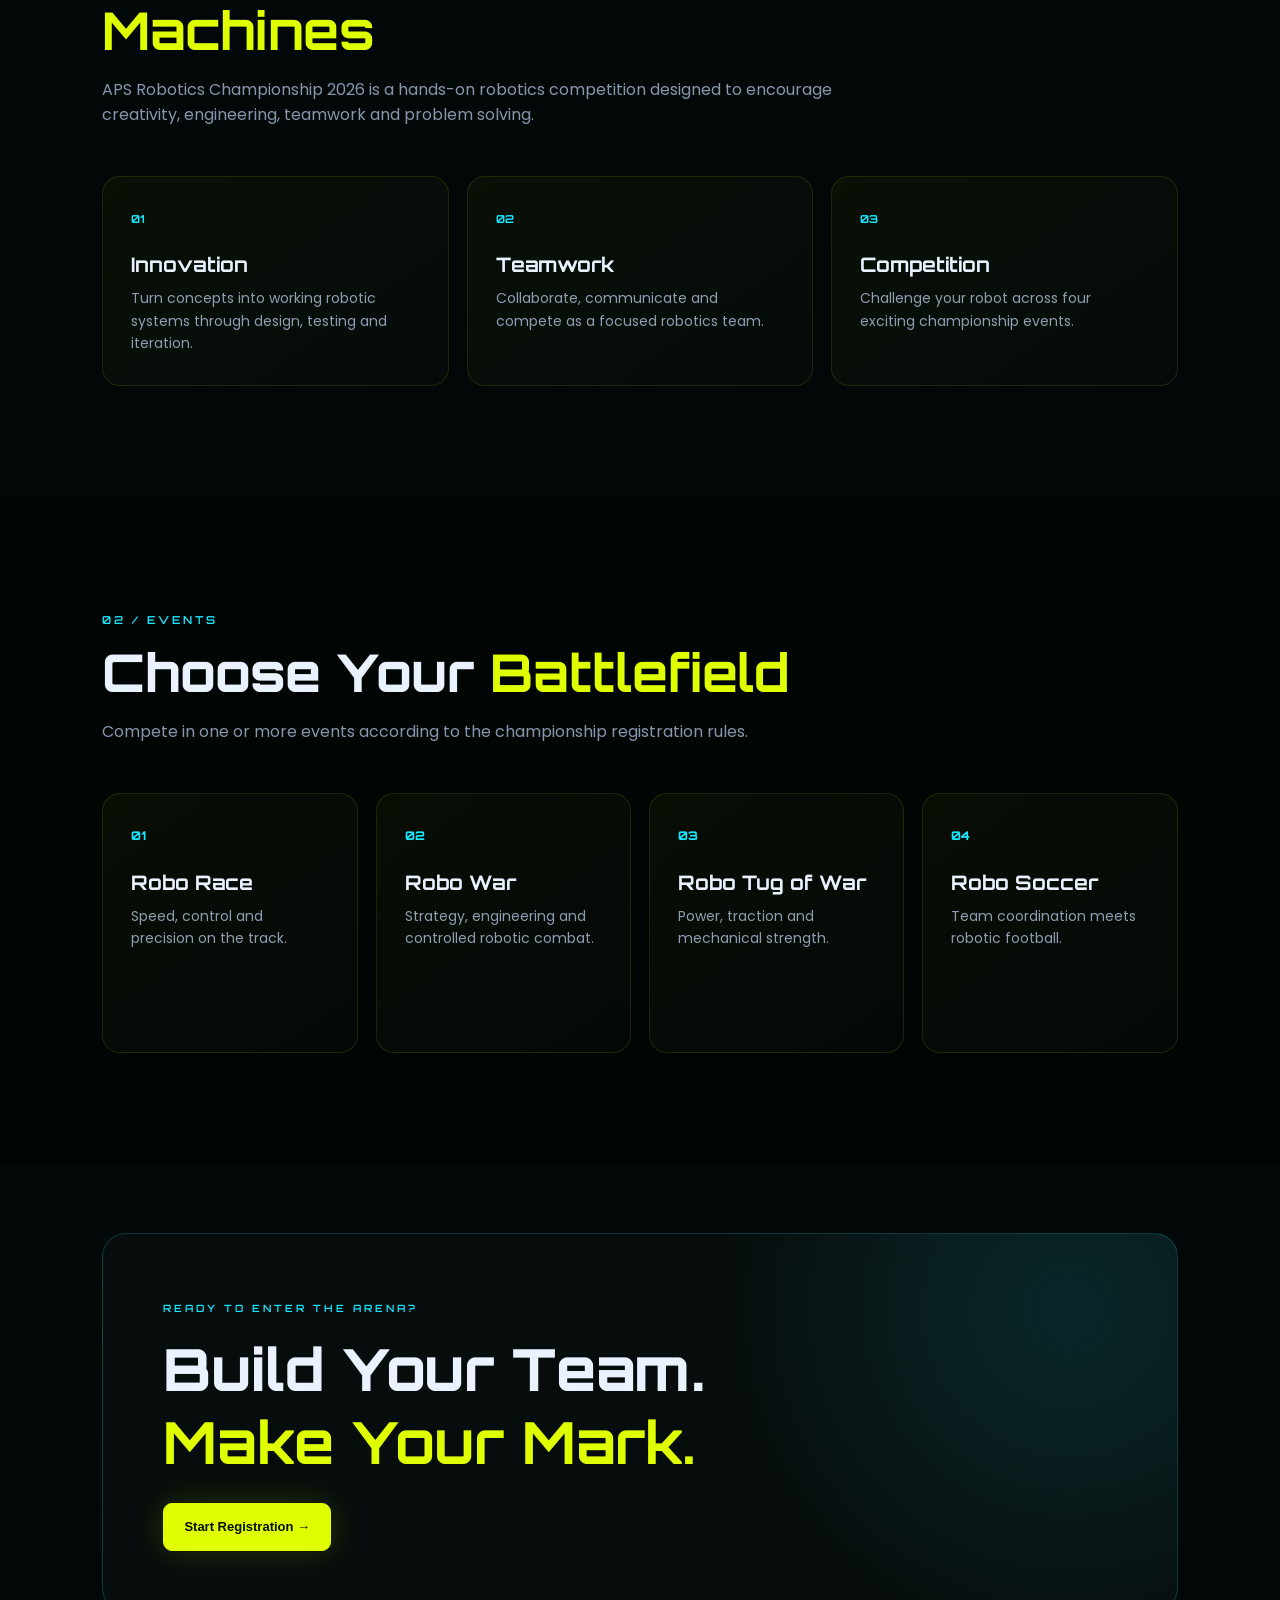
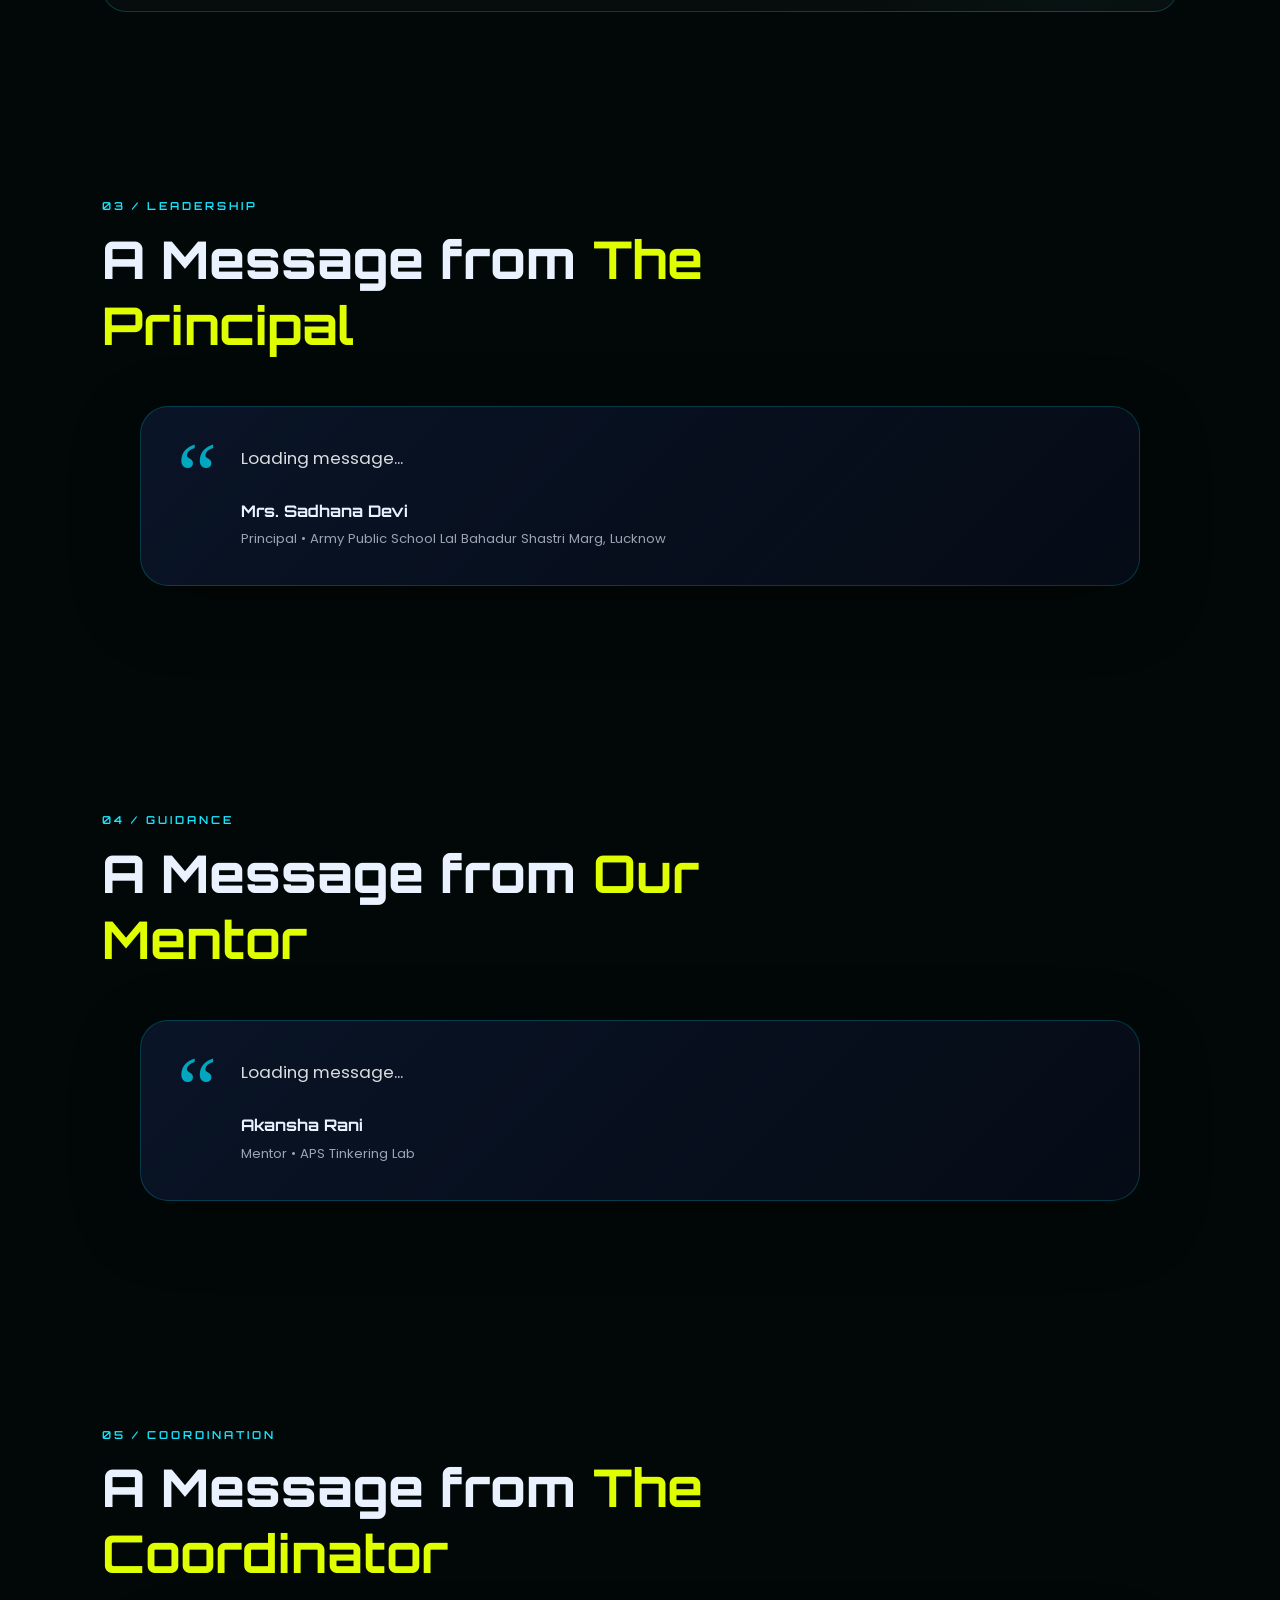
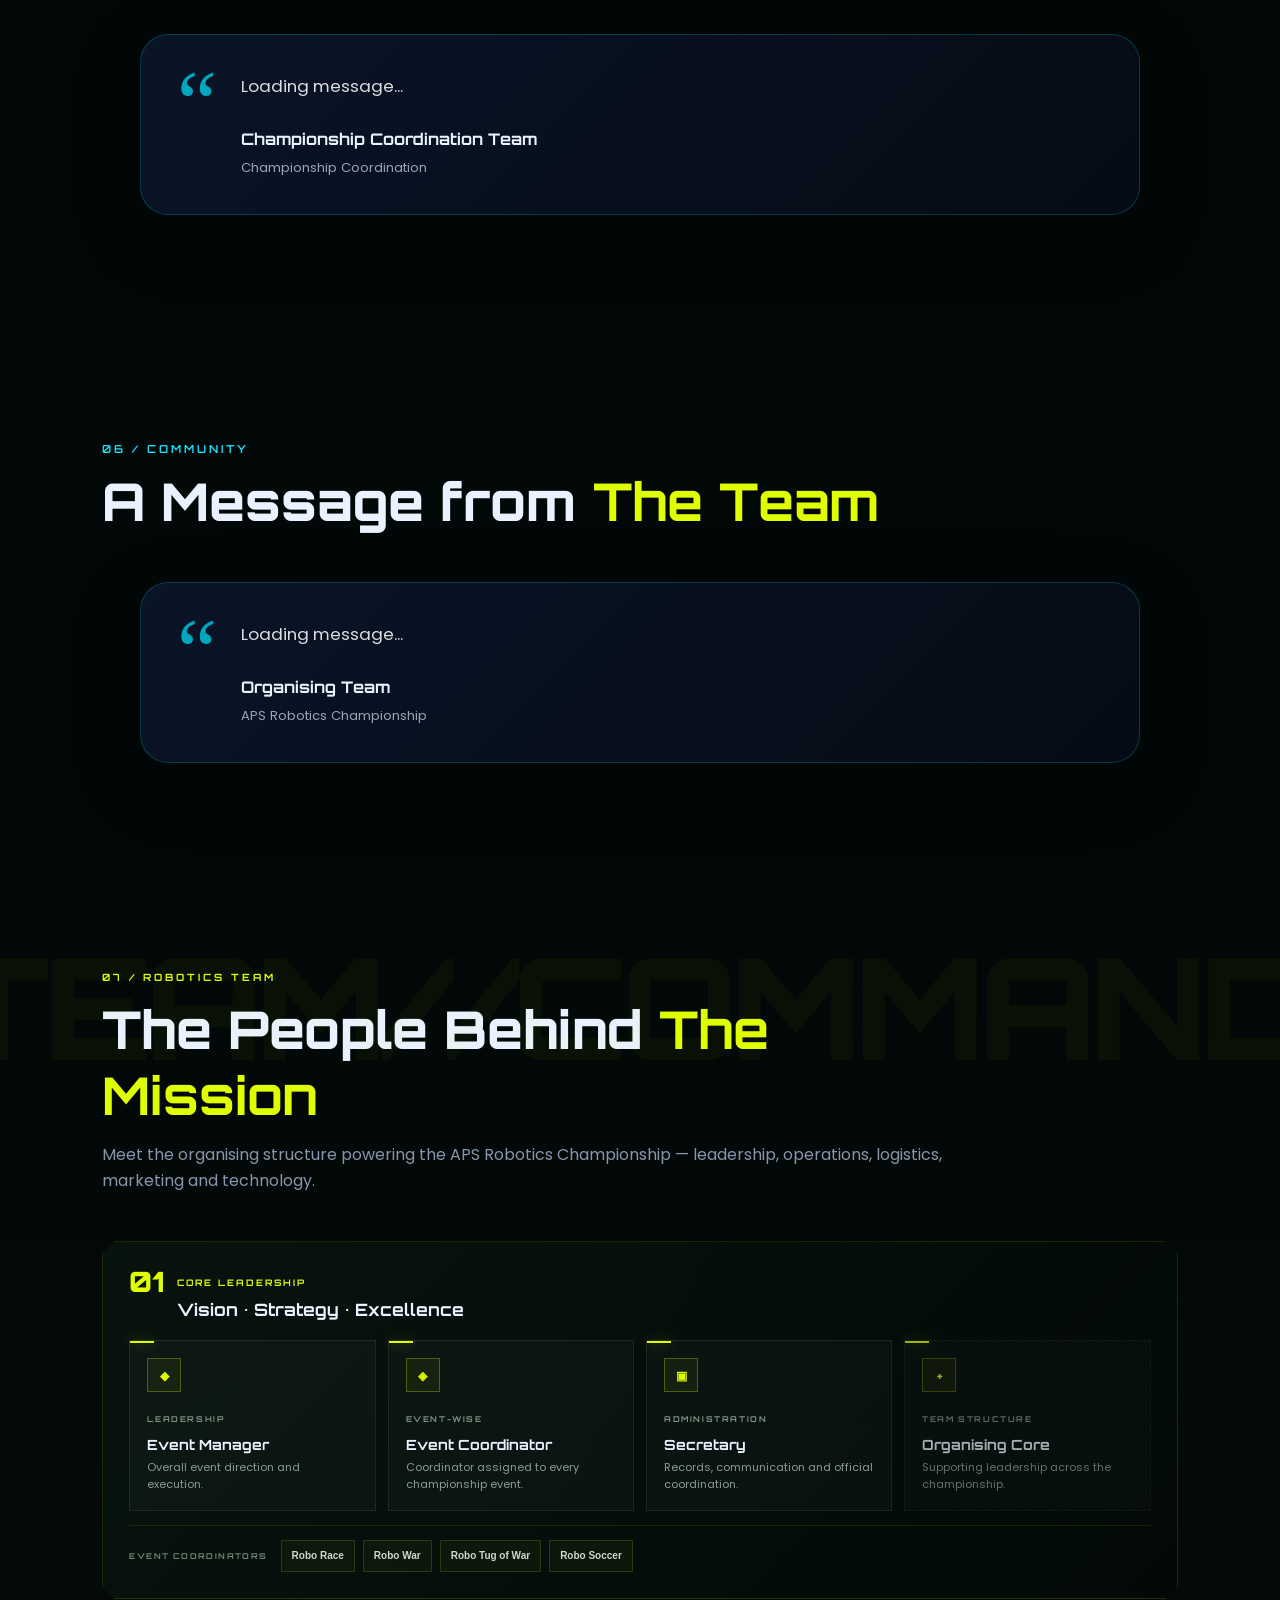
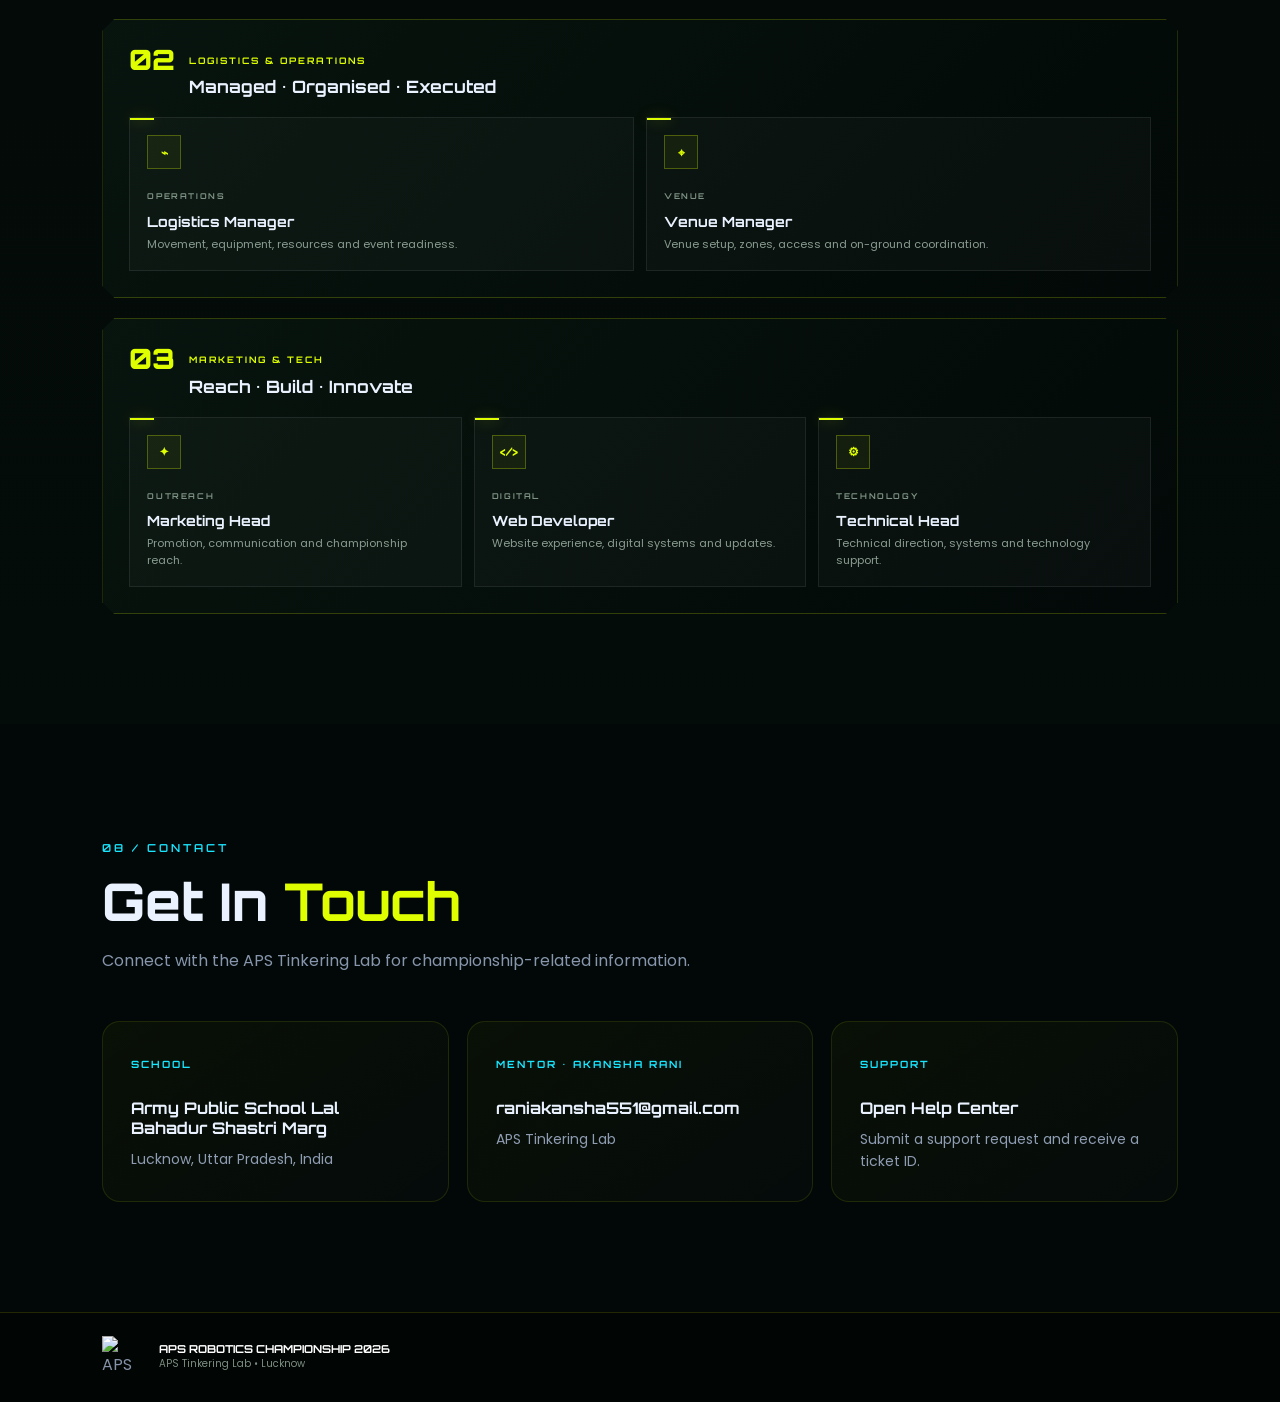
==== commit 6083f26a: "Add files via upload" ====
--- a/index.html
+++ b/index.html
@@ -3,138 +3,209 @@
 <head>
 <meta charset="UTF-8">
 <meta name="viewport" content="width=device-width, initial-scale=1.0">
-<meta name="theme-color" content="#050505">
-<meta name="description" content="APS Robotics Championship 2026 — robotics, engineering and innovation at Army Public School Lal Bahadur Shastri Marg, Lucknow.">
+<meta name="theme-color" content="#050914">
 <title>APS Robotics Championship 2026</title>
 <link rel="preconnect" href="https://fonts.googleapis.com">
 <link rel="preconnect" href="https://fonts.gstatic.com" crossorigin>
-<link href="https://fonts.googleapis.com/css2?family=Barlow+Condensed:wght@300;400;500;600;700;800;900&family=Orbitron:wght@500;600;700;800;900&family=Poppins:wght@300;400;500;600&display=swap" rel="stylesheet">
+<link href="https://fonts.googleapis.com/css2?family=Orbitron:wght@500;600;700;800;900&family=Poppins:wght@300;400;500;600;700&display=swap" rel="stylesheet">
 <link rel="stylesheet" href="style.css">
 </head>
 <body>
-<div id="preloader" class="preloader"><div class="loader-grid"></div><div class="loader-mark">APS</div><div class="loader-title">ROBOTICS CHAMPIONSHIP</div><div class="loader-sub">SYSTEM INITIALIZING // 2026</div></div>
+<div id="preloader" class="preloader">
+  <div class="loader-core"><span></span><span></span><span></span></div>
+  <div class="loader-title">APS ROBOTICS</div>
+  <div class="loader-sub">CHAMPIONSHIP 2026</div>
+</div>
 
 <header class="site-header" id="siteHeader">
   <a class="brand" href="#home">
-    <img src="https://i.ibb.co/60g82LzR/Army-Welfare-Education-Society-logo-1.png" alt="APS Logo">
-    <span><b>APS</b><small>ROBOTICS CHAMPIONSHIP 2026</small></span>
+    <img src="https://upload.wikimedia.org/wikipedia/en/4/42/Army_Welfare_Education_Society_logo.png" alt="APS Logo">
+    <span><b>APS ROBOTICS</b><small>CHAMPIONSHIP 2026</small></span>
   </a>
-  <div class="header-status"><i></i> SYSTEM ONLINE</div>
   <button class="menu-btn" id="menuBtn" aria-label="Open menu" aria-expanded="false"><span></span><span></span><span></span></button>
   <nav id="mainNav">
-    <a class="active" href="#home">HOME</a>
-    <a href="#about">ABOUT</a>
-    <a href="#events">EVENTS</a>
-    <a href="#messages">MESSAGES</a>
-    <a href="#team">TEAM</a>
-    <a href="#contact">CONTACT</a>
-    <a href="rules.html">RULES</a>
-    <a class="nav-register" href="registration.html">REGISTER ↗</a>
-    <a href="help.html">HELP</a>
+    <a class="active" href="#home">Home</a>
+    <a href="#about">About</a>
+    <a href="rules.html">Rules</a>
+    <a href="registration.html">Registration</a>
+    <a href="#events">Events</a>
+    <a href="#messages">Messages</a>
+    <a href="#contact">Contact</a>
+    <a href="#robotics-team">Our Team</a>
+    <a href="help.html">Help</a>
+    <a href="agent.html">Agent Login</a>
+    <div class="admin-agent-links">
+    <a href="admin.html">Admin</a>
+    <a href="agent.html">Agent</a>
+    </div>
   </nav>
 </header>
 
 <main>
 <section id="home" class="hero">
-  <div class="hero-noise"></div>
-  <div class="hero-lines"></div>
-  <div class="hero-orbit orbit-a"></div><div class="hero-orbit orbit-b"></div>
+  <div class="hero-grid"></div>
+  <div class="hero-orb orb-one"></div><div class="hero-orb orb-two"></div>
   <div class="hero-content">
-    <div class="hero-kicker"><span>ARMY PUBLIC SCHOOL</span><b>// LUCKNOW</b></div>
-    <div class="hero-date">2026 <span>•</span> APS TINKERING LAB</div>
-    <h1 id="adminHomeTitle">ROBOTICS<br><em>CHAMPIONSHIP</em><sup>26</sup></h1>
-    <p id="adminHomeDescription">Build. Battle. Innovate. A student-powered arena where ideas become machines and engineering becomes competition.</p>
+    <div class="eyebrow" id="adminHomeEyebrow">APS TINKERING LAB • LUCKNOW</div>
+    <h1 id="adminHomeTitle">APS <span>ROBOTICS</span><br>CHAMPIONSHIP <em>2026</em></h1>
+    <p id="adminHomeDescription">Build. Battle. Innovate. Experience the future of robotics with young innovators and creators.</p>
     <div class="hero-actions">
-      <a class="hero-btn primary" href="registration.html" id="adminHomeButton">REGISTER YOUR TEAM <span>↗</span></a>
-      <a class="hero-btn text" href="#events">EXPLORE EVENTS <span>↓</span></a>
-    </div>
-  </div>
-  <div class="hero-visual" aria-hidden="true">
-    <div class="radar"><div class="radar-sweep"></div><div class="radar-dot dot-1"></div><div class="radar-dot dot-2"></div><div class="radar-dot dot-3"></div></div>
-    <div class="robot-core"><span>R</span></div>
-    <div class="visual-label label-top">ENGINEERING / 01</div>
-    <div class="visual-label label-bottom">BUILD // TEST // COMPETE</div>
-  </div>
-  <div class="hero-side">SCROLL TO DISCOVER <span>↓</span></div>
-  <div class="hero-bottom"><span>APS TINKERING LAB</span><span>LUCKNOW · INDIA</span><span>01—04 EVENTS</span></div>
-</section>
-
-<section class="ticker" aria-label="Championship highlights">
-  <div>ROBOTICS <b>✦</b> INNOVATION <b>✦</b> ENGINEERING <b>✦</b> TEAMWORK <b>✦</b> COMPETITION <b>✦</b> ROBOTICS <b>✦</b> INNOVATION <b>✦</b> ENGINEERING <b>✦</b></div>
-</section>
-
-<section id="about" class="phase-section">
-  <div class="phase-number">/ PHASE_01</div>
-  <div class="phase-grid">
-    <div class="phase-label">THE<br>MISSION</div>
-    <div>
-      <div class="section-tag">01 / ABOUT THE CHAMPIONSHIP</div>
-      <h2>WHERE <span>IDEAS</span><br>BECOME MACHINES.</h2>
-      <p id="adminAboutDescription">APS Robotics Championship 2026 is a hands-on robotics competition designed to encourage creativity, engineering, teamwork and problem solving.</p>
-      <div class="phase-facts">
-        <div><b>01</b><span>DESIGN</span><small>Turn concepts into working systems.</small></div>
-        <div><b>02</b><span>BUILD</span><small>Engineer, assemble and test.</small></div>
-        <div><b>03</b><span>COMPETE</span><small>Take your robot into the arena.</small></div>
-      </div>
-    </div>
-  </div>
-</section>
-
-<section id="events" class="events-section">
-  <div class="events-head"><div><span class="section-tag">/ PHASE_02</span><h2>THE <em>ARENA</em></h2></div><p>Four events. Four ways to prove what your robot can do.</p></div>
-  <div class="event-stack">
-    <a class="event-row" href="registration.html"><span class="event-index">01</span><div class="event-title"><h3>ROBO RACE</h3><p>Speed / Control / Precision</p></div><span class="event-arrow">↗</span></a>
-    <a class="event-row" href="registration.html"><span class="event-index">02</span><div class="event-title"><h3>ROBO WAR</h3><p>Strategy / Engineering / Arena</p></div><span class="event-arrow">↗</span></a>
-    <a class="event-row" href="registration.html"><span class="event-index">03</span><div class="event-title"><h3>ROBO TUG OF WAR</h3><p>Traction / Power / Strength</p></div><span class="event-arrow">↗</span></a>
-    <a class="event-row" href="registration.html"><span class="event-index">04</span><div class="event-title"><h3>ROBO SOCCER</h3><p>Control / Teamwork / Goals</p></div><span class="event-arrow">↗</span></a>
-  </div>
-</section>
-
-<section class="feature-section">
-  <div class="feature-card">
-    <div class="feature-meta"><span>APS ROBOTICS // 2026</span><span>FIELD PROTOCOL</span></div>
-    <div class="feature-copy"><span class="section-tag">BUILT FOR YOUNG INNOVATORS</span><h2>BUILD<br><i>BOLD.</i></h2><p>Bring your idea, your team and your engineering mindset. The arena is waiting.</p><a class="hero-btn primary" href="registration.html">ENTER THE ARENA ↗</a></div>
-    <div class="feature-art"><div class="cube c1"></div><div class="cube c2"></div><div class="cube c3"></div><div class="feature-ring"></div></div>
-  </div>
-</section>
-
-<section id="messages" class="message-section">
-  <div class="section-tag">/ PHASE_03 — VOICES</div>
-  <h2>THE PEOPLE<br><span>BEHIND THE MISSION.</span></h2>
-  <div class="message-list">
-    <article class="message-row"><span>01</span><div><small>PRINCIPAL</small><p id="msgPrincipalText">Loading message...</p><strong id="msgPrincipalName">Sadhna Devi</strong></div></article>
-    <article class="message-row"><span>02</span><div><small>MENTOR</small><p id="msgMentorText">Loading message...</p><strong id="msgMentorName">Akansha Rani</strong></div></article>
-    <article class="message-row"><span>03</span><div><small>COORDINATION</small><p id="msgCoordText">Loading message...</p><strong id="msgCoordName">Championship Coordination Team</strong></div></article>
-    <article class="message-row"><span>04</span><div><small>ORGANISING TEAM</small><p id="msgTeamText">Loading message...</p><strong id="msgTeamName">APS Robotics Championship Team</strong></div></article>
-  </div>
-</section>
-
-<section id="team" class="team-section">
-  <div class="team-head"><span class="section-tag">/ PHASE_04 — OUR TEAM</span><h2>THE <span>CREW</span></h2><p>The people helping students turn ideas into engineering experiences.</p></div>
-  <div class="team-grid">
-    <article class="team-card"><div class="team-photo"><img id="principalPhoto" src="assets/principal.svg" alt="Principal"></div><small>PRINCIPAL</small><h3 id="principalName">Sadhna Devi</h3><p>Army Public School Lal Bahadur Shastri Marg, Lucknow</p></article>
-    <article class="team-card"><div class="team-photo"><img id="mentorPhoto" src="assets/mentor.svg" alt="Mentor"></div><small>MENTOR</small><h3 id="mentorName">Akansha Rani</h3><p>APS Tinkering Lab</p></article>
-    <article class="team-card"><div class="team-photo"><img id="coordinatorPhoto" src="assets/coordinator.svg" alt="Coordinator"></div><small>COORDINATION</small><h3 id="coordinatorName">Championship Coordination Team</h3><p>Event planning, coordination and competition support</p></article>
-    <article class="team-card team-support"><div class="support-mark">?</div><small>HELP CENTER</small><h3>PARTICIPANT SUPPORT</h3><p>Track support requests using your APS-XXXXX reference ID.</p><a href="help.html">OPEN HELP CENTER ↗</a></article>
-  </div>
-</section>
-
-<section id="contact" class="contact-section">
-  <div class="contact-left"><span class="section-tag">/ FINAL TRANSMISSION</span><h2>READY TO<br><em>COMPETE?</em></h2><p>Register your team, read the rules and prepare your robot for the APS Robotics Championship 2026.</p><a class="hero-btn primary" href="registration.html">START REGISTRATION ↗</a></div>
-  <div class="contact-right">
-    <div><small>SCHOOL</small><strong>ARMY PUBLIC SCHOOL<br>LAL BAHADUR SHASTRI MARG</strong><span>Lucknow, Uttar Pradesh, India</span></div>
-    <div><small>MENTOR CONTACT</small><strong><a href="mailto:raniakansha551@gmail.com">raniakansha551@gmail.com</a></strong><span>APS Tinkering Lab</span></div>
-    <div><small>SUPPORT</small><strong><a href="help.html">OPEN HELP CENTER ↗</a></strong><span>Participant assistance & tickets</span></div>
+      <a class="btn primary" href="registration.html" id="adminHomeButton">Register Your Team <span>→</span></a>
+      <a class="btn ghost" href="rules.html">Explore Rules</a>
+    </div>
+    <div class="hero-stats">
+      <div><b>04</b><span>Events</span></div>
+      <div><b>01</b><span>Championship</span></div>
+      <div><b>∞</b><span>Innovation</span></div>
+    </div>
+  </div>
+  <div class="robot-visual" aria-hidden="true">
+    <div class="radar-hud"></div>
+    <img src="assets/skull-insect-radar.png" alt="Skull insect radar visual">
+    <span class="radar-label">SKULL//INSECT • RADAR ACTIVE</span>
+  </div>
+</section>
+
+<section id="welcome" class="welcome-section">
+  <div class="welcome-inner">
+    <div class="welcome-badge">WELCOME TO APS ROBOTICS CHAMPIONSHIP 2026</div>
+    <h2>Welcome, <b>Young Innovators.</b></h2>
+    <p>Welcome to the APS Robotics Championship 2026, organised by the APS Tinkering Lab of Army Public School Lal Bahadur Shastri Marg, Lucknow. Bring your ideas, build with purpose, compete fairly and learn from every challenge.</p>
+    <div class="welcome-points"><span>⚙️ Build</span><span>⚡ Compete</span><span>🤝 Collaborate</span><span>🏆 Learn</span></div>
+  </div>
+</section>
+
+<section id="about" class="section">
+  <div class="section-head"><span>01 / ABOUT</span><h2 id="adminAboutTitle">Where Ideas Become <b>Machines</b></h2><p id="adminAboutDescription">APS Robotics Championship 2026 is a hands-on robotics competition designed to encourage creativity, engineering, teamwork and problem solving.</p></div>
+  <div class="about-grid">
+    <article class="glass"><span class="card-no">01</span><h3>Innovation</h3><p>Turn concepts into working robotic systems through design, testing and iteration.</p></article>
+    <article class="glass"><span class="card-no">02</span><h3>Teamwork</h3><p>Collaborate, communicate and compete as a focused robotics team.</p></article>
+    <article class="glass"><span class="card-no">03</span><h3>Competition</h3><p>Challenge your robot across four exciting championship events.</p></article>
+  </div>
+</section>
+
+<section id="events" class="section dark-section">
+  <div class="section-head"><span>02 / EVENTS</span><h2>Choose Your <b>Battlefield</b></h2><p>Compete in one or more events according to the championship registration rules.</p></div>
+  <div class="event-grid">
+    <article class="event-card"><i>01</i><h3>Robo Race</h3><p>Speed, control and precision on the track.</p></article>
+    <article class="event-card"><i>02</i><h3>Robo War</h3><p>Strategy, engineering and controlled robotic combat.</p></article>
+    <article class="event-card"><i>03</i><h3>Robo Tug of War</h3><p>Power, traction and mechanical strength.</p></article>
+    <article class="event-card"><i>04</i><h3>Robo Soccer</h3><p>Team coordination meets robotic football.</p></article>
+  </div>
+</section>
+
+<section class="section cta-section">
+  <div class="cta"><span>READY TO ENTER THE ARENA?</span><h2>Build Your Team.<br><b>Make Your Mark.</b></h2><a class="btn primary" href="registration.html">Start Registration →</a></div>
+</section>
+
+<div id="messages">
+  <section class="section message-section">
+    <div class="section-head"><span>03 / LEADERSHIP</span><h2>A Message from <b>The Principal</b></h2></div>
+    <div class="mentor-message">
+      <div class="message-mark">“</div>
+      <div>
+        <p class="quote" id="msgPrincipalText">Loading message...</p>
+        <div class="mentor-sign"><strong id="msgPrincipalName">Mrs. Sadhana Devi</strong><span>Principal • Army Public School Lal Bahadur Shastri Marg, Lucknow</span></div>
+      </div>
+    </div>
+  </section>
+
+  <section class="section message-section">
+    <div class="section-head"><span>04 / GUIDANCE</span><h2>A Message from <b>Our Mentor</b></h2></div>
+    <div class="mentor-message">
+      <div class="message-mark">“</div>
+      <div>
+        <p class="quote" id="msgMentorText">Loading message...</p>
+        <div class="mentor-sign"><strong id="msgMentorName">Akansha Rani</strong><span>Mentor • APS Tinkering Lab</span></div>
+      </div>
+    </div>
+  </section>
+
+  <section class="section message-section">
+    <div class="section-head"><span>05 / COORDINATION</span><h2>A Message from <b>The Coordinator</b></h2></div>
+    <div class="mentor-message">
+      <div class="message-mark">“</div>
+      <div>
+        <p class="quote" id="msgCoordText">Loading message...</p>
+        <div class="mentor-sign"><strong id="msgCoordName">Championship Coordination Team</strong><span>Championship Coordination</span></div>
+      </div>
+    </div>
+  </section>
+
+  <section class="section message-section">
+    <div class="section-head"><span>06 / COMMUNITY</span><h2>A Message from <b>The Team</b></h2></div>
+    <div class="mentor-message">
+      <div class="message-mark">“</div>
+      <div>
+        <p class="quote" id="msgTeamText">Loading message...</p>
+        <div class="mentor-sign"><strong id="msgTeamName">Organising Team</strong><span>APS Robotics Championship</span></div>
+      </div>
+    </div>
+  </section>
+</div>
+
+<section id="robotics-team" class="section robotics-team-section">
+  <div class="section-head team-section-head">
+    <span>07 / ROBOTICS TEAM</span>
+    <h2>The People Behind <b>The Mission</b></h2>
+    <p>Meet the organising structure powering the APS Robotics Championship — leadership, operations, logistics, marketing and technology.</p>
+  </div>
+
+  <div class="team-command-grid">
+    <article class="team-command-panel core-panel">
+      <div class="team-panel-title"><span>01</span><div><small>CORE LEADERSHIP</small><h3>Vision • Strategy • Excellence</h3></div></div>
+      <div class="role-grid role-grid-four">
+        <article class="role-card"><span class="role-icon">◆</span><small>LEADERSHIP</small><h4>Event Manager</h4><p>Overall event direction and execution.</p></article>
+        <article class="role-card"><span class="role-icon">◈</span><small>EVENT-WISE</small><h4>Event Coordinator</h4><p>Coordinator assigned to every championship event.</p></article>
+        <article class="role-card"><span class="role-icon">▣</span><small>ADMINISTRATION</small><h4>Secretary</h4><p>Records, communication and official coordination.</p></article>
+        <article class="role-card role-empty"><span class="role-icon">+</span><small>TEAM STRUCTURE</small><h4>Organising Core</h4><p>Supporting leadership across the championship.</p></article>
+      </div>
+      <div class="event-coordinator-strip">
+        <span>EVENT COORDINATORS</span>
+        <b>Robo Race</b><b>Robo War</b><b>Robo Tug of War</b><b>Robo Soccer</b>
+      </div>
+    </article>
+
+    <article class="team-command-panel logistics-panel">
+      <div class="team-panel-title"><span>02</span><div><small>LOGISTICS &amp; OPERATIONS</small><h3>Managed • Organised • Executed</h3></div></div>
+      <div class="role-grid role-grid-two">
+        <article class="role-card"><span class="role-icon">⌁</span><small>OPERATIONS</small><h4>Logistics Manager</h4><p>Movement, equipment, resources and event readiness.</p></article>
+        <article class="role-card"><span class="role-icon">⌖</span><small>VENUE</small><h4>Venue Manager</h4><p>Venue setup, zones, access and on-ground coordination.</p></article>
+      </div>
+    </article>
+
+    <article class="team-command-panel marketing-panel">
+      <div class="team-panel-title"><span>03</span><div><small>MARKETING &amp; TECH</small><h3>Reach • Build • Innovate</h3></div></div>
+      <div class="role-grid role-grid-three">
+        <article class="role-card"><span class="role-icon">✦</span><small>OUTREACH</small><h4>Marketing Head</h4><p>Promotion, communication and championship reach.</p></article>
+        <article class="role-card"><span class="role-icon">&lt;/&gt;</span><small>DIGITAL</small><h4>Web Developer</h4><p>Website experience, digital systems and updates.</p></article>
+        <article class="role-card"><span class="role-icon">⚙</span><small>TECHNOLOGY</small><h4>Technical Head</h4><p>Technical direction, systems and technology support.</p></article>
+      </div>
+    </article>
+  </div>
+</section>
+
+<section id="contact" class="section">
+  <div class="section-head"><span>08 / CONTACT</span><h2>Get In <b>Touch</b></h2><p>Connect with the APS Tinkering Lab for championship-related information.</p></div>
+  <div class="contact-grid">
+    <div class="contact-card"><small>SCHOOL</small><h3>Army Public School Lal Bahadur Shastri Marg</h3><p>Lucknow, Uttar Pradesh, India</p></div>
+    <div class="contact-card mentor-contact"><small>MENTOR • AKANSHA RANI</small><h3><a href="mailto:raniakansha551@gmail.com">raniakansha551@gmail.com</a></h3><p>APS Tinkering Lab</p></div>
+    <div class="contact-card"><small>SUPPORT</small><h3><a href="help.html">Open Help Center</a></h3><p>Submit a support request and receive a ticket ID.</p></div>
   </div>
 </section>
 </main>
 
 <footer class="footer">
-  <div class="footer-brand"><img src="https://i.ibb.co/60g82LzR/Army-Welfare-Education-Society-logo-1.png" alt="APS Logo"><div><b>APS ROBOTICS CHAMPIONSHIP 2026</b><span>APS Tinkering Lab · Lucknow</span></div></div>
-  <div class="footer-links"><a href="rules.html">RULES</a><a href="registration.html">REGISTER</a><a href="help.html">HELP</a></div>
-  <span class="copyright">© 2026 APS</span>
+  <img src="https://upload.wikimedia.org/wikipedia/en/4/42/Army_Welfare_Education_Society_logo.png" alt="APS Logo">
+  <div><b>APS ROBOTICS CHAMPIONSHIP 2026</b><span>APS Tinkering Lab • Lucknow</span></div>
 </footer>
-<a href="admin-login.html" class="hidden-admin-link" aria-label="Admin Portal">Admin</a>
+<!-- Hidden Admin Access -->
+<a
+    href="admin-login.html"
+    class="hidden-admin-link"
+    aria-label="Admin Portal">
+    Admin
+</a>
 <script src="script.js"></script>
 <script type="module" src="home-content.js"></script>
 </body>
--- a/style.css
+++ b/style.css
@@ -1,33 +1,130 @@
-*{box-sizing:border-box;margin:0;padding:0}
-html{scroll-behavior:smooth}
-:root{--bg:#050505;--panel:#0b0c0c;--line:rgba(255,255,255,.13);--muted:#929292;--white:#f3f3ef;--acid:#d9ff39;--blue:#8bdcff}
-body{font-family:Poppins,Arial,sans-serif;background:var(--bg);color:var(--white);line-height:1.55;overflow-x:hidden}
-body:before{content:"";position:fixed;inset:0;pointer-events:none;z-index:20;opacity:.045;background-image:url("data:image/svg+xml,%3Csvg viewBox='0 0 180 180' xmlns='http://www.w3.org/2000/svg'%3E%3Cfilter id='n'%3E%3CfeTurbulence type='fractalNoise' baseFrequency='.9' numOctaves='4' stitchTiles='stitch'/%3E%3C/filter%3E%3Crect width='100%25' height='100%25' filter='url(%23n)' opacity='.8'/%3E%3C/svg%3E")}
-a{text-decoration:none;color:inherit}
-.preloader{position:fixed;inset:0;background:#050505;z-index:9999;display:grid;place-content:center;text-align:center;transition:.35s}.preloader.done{opacity:0;visibility:hidden;pointer-events:none}.loader-grid{position:absolute;inset:0;background:linear-gradient(rgba(217,255,57,.05) 1px,transparent 1px),linear-gradient(90deg,rgba(217,255,57,.05) 1px,transparent 1px);background-size:50px 50px}.loader-mark{font:900 55px/1 "Barlow Condensed";letter-spacing:-2px;color:var(--acid)}.loader-title{font:700 13px Orbitron;letter-spacing:4px;margin-top:12px}.loader-sub{font:10px monospace;color:#777;letter-spacing:2px;margin-top:7px}
-.site-header{position:fixed;z-index:1000;top:0;left:0;right:0;height:76px;padding:0 5%;display:flex;align-items:center;justify-content:space-between;border-bottom:1px solid transparent;transition:.3s}.site-header.scrolled{background:rgba(5,5,5,.88);backdrop-filter:blur(16px);border-color:var(--line)}
-.brand{display:flex;align-items:center;gap:10px}.brand img{width:42px;height:42px;object-fit:contain}.brand span{display:grid}.brand b{font:900 17px/1 "Barlow Condensed";letter-spacing:1px}.brand small{font:8px/1.4 Orbitron;color:#aaa;letter-spacing:1.4px}
-.header-status{font:9px monospace;color:#777;margin-left:auto;margin-right:28px}.header-status i{display:inline-block;width:6px;height:6px;background:var(--acid);border-radius:50%;margin-right:6px;box-shadow:0 0 10px var(--acid)}
-nav{display:flex;align-items:center;gap:4px}nav a{font:600 9px Orbitron;letter-spacing:1px;padding:10px 12px;color:#aaa}nav a:hover,nav a.active{color:#fff}nav .nav-register{color:#050505;background:var(--acid);padding:11px 15px;margin-left:6px}
-.menu-btn{display:none;width:42px;height:42px;border:1px solid var(--line);background:#0a0a0a;flex-direction:column;align-items:center;justify-content:center;gap:5px}.menu-btn span{width:19px;height:1px;background:#fff}
-.hero{min-height:100vh;position:relative;display:flex;align-items:center;padding:150px 7% 90px;overflow:hidden;background:radial-gradient(circle at 78% 46%,rgba(217,255,57,.09),transparent 23%),linear-gradient(110deg,#050505,#090a09 55%,#050505)}
-.hero:after{content:"";position:absolute;inset:auto 0 0;height:1px;background:var(--line)}
-.hero-noise{position:absolute;inset:0;background:linear-gradient(90deg,transparent 49.9%,rgba(255,255,255,.04) 50%,transparent 50.1%),linear-gradient(0deg,transparent 49.9%,rgba(255,255,255,.035) 50%,transparent 50.1%);background-size:90px 90px;mask-image:linear-gradient(to right,#000,transparent 78%)}
-.hero-lines{position:absolute;width:70vw;height:70vw;right:-25vw;top:-8vw;border:1px solid rgba(217,255,57,.1);border-radius:50%;box-shadow:0 0 0 80px rgba(217,255,57,.015),0 0 0 160px rgba(217,255,57,.01)}
-.hero-content{position:relative;z-index:3;max-width:850px}.hero-kicker{display:flex;gap:14px;align-items:center;font:600 10px Orbitron;letter-spacing:2px;color:#aaa}.hero-kicker b{color:var(--acid);font-weight:600}.hero-date{font:10px monospace;color:#666;letter-spacing:3px;margin-top:22px}.hero-date span{color:var(--acid)}
-.hero h1{font:900 clamp(78px,11vw,170px)/.78 "Barlow Condensed";letter-spacing:-4px;margin:25px 0 30px;text-transform:uppercase}.hero h1 em{font-style:normal;color:transparent;-webkit-text-stroke:1px #eee}.hero h1 sup{font:500 clamp(18px,2vw,30px) Orbitron;color:var(--acid);vertical-align:top;margin-left:12px;letter-spacing:1px}
-.hero p{max-width:560px;color:#a3a3a3;font-size:14px}.hero-actions{display:flex;align-items:center;gap:24px;margin-top:30px}.hero-btn{display:inline-flex;align-items:center;gap:20px;font:700 10px Orbitron;letter-spacing:1.3px}.hero-btn.primary{background:var(--acid);color:#050505;padding:16px 20px}.hero-btn.primary:hover{transform:translateY(-2px);box-shadow:0 10px 35px rgba(217,255,57,.12)}.hero-btn.text{color:#bbb}.hero-btn.text span{color:var(--acid)}
-.hero-visual{position:absolute;right:7%;top:50%;transform:translateY(-50%);width:min(38vw,520px);height:min(38vw,520px);z-index:2;display:grid;place-items:center}.radar{width:72%;height:72%;border:1px solid rgba(217,255,57,.25);border-radius:50%;position:relative;background:radial-gradient(circle,rgba(217,255,57,.08),transparent 62%);box-shadow:0 0 80px rgba(217,255,57,.06)}.radar:before,.radar:after{content:"";position:absolute;background:rgba(217,255,57,.15)}.radar:before{width:100%;height:1px;top:50%}.radar:after{height:100%;width:1px;left:50%}.radar-sweep{position:absolute;width:50%;height:2px;background:linear-gradient(90deg,transparent,var(--acid));left:50%;top:50%;transform-origin:left;animation:sweep 4s linear infinite}.radar-dot{position:absolute;width:7px;height:7px;background:var(--acid);border-radius:50%;box-shadow:0 0 18px var(--acid)}.dot-1{top:24%;left:66%}.dot-2{top:67%;left:30%}.dot-3{top:39%;left:20%}.robot-core{position:absolute;width:125px;height:125px;border:1px solid rgba(255,255,255,.45);background:rgba(5,5,5,.78);display:grid;place-items:center;clip-path:polygon(15% 0,85% 0,100% 15%,100% 85%,85% 100%,15% 100%,0 85%,0 15%);box-shadow:0 0 50px rgba(217,255,57,.08)}.robot-core span{font:900 68px "Barlow Condensed";color:var(--acid)}.visual-label{position:absolute;font:9px monospace;color:#777;letter-spacing:2px}.label-top{top:8%;right:0}.label-bottom{bottom:9%;left:4%}.hero-side{position:absolute;right:2.5%;bottom:15%;writing-mode:vertical-rl;transform:rotate(180deg);font:8px monospace;letter-spacing:2px;color:#666;z-index:3}.hero-side span{color:var(--acid);margin-top:10px}.hero-bottom{position:absolute;bottom:25px;left:7%;right:7%;display:flex;justify-content:space-between;color:#555;font:8px monospace;letter-spacing:2px;z-index:3}
-.ticker{overflow:hidden;border-top:1px solid var(--line);border-bottom:1px solid var(--line);white-space:nowrap;background:#090a08}.ticker div{font:700 24px "Barlow Condensed";letter-spacing:2px;padding:11px 0;display:inline-block;animation:ticker 30s linear infinite}.ticker b{color:var(--acid);padding:0 25px}
-.phase-section{padding:150px 8%;background:#060706;position:relative}.phase-number{font:9px monospace;color:#555;letter-spacing:2px;margin-bottom:50px}.phase-grid{display:grid;grid-template-columns:.75fr 2fr;gap:8%;max-width:1200px}.phase-label{font:800 clamp(45px,7vw,95px)/.8 "Barlow Condensed";color:#111;text-shadow:1px 1px 0 #333;position:sticky;top:120px;height:max-content}.section-tag{font:600 9px Orbitron;letter-spacing:2px;color:#888}.phase-grid h2,.events-head h2,.message-section>h2,.team-head h2,.contact-left h2{font:900 clamp(52px,7vw,105px)/.82 "Barlow Condensed";letter-spacing:-2px;margin:18px 0 25px}.phase-grid h2 span,.events-head h2 em,.message-section h2 span,.team-head h2 span,.contact-left h2 em{color:var(--acid);font-style:normal}.phase-grid>div:last-child>p{max-width:700px;color:#969696;font-size:14px}.phase-facts{display:grid;grid-template-columns:repeat(3,1fr);border-top:1px solid var(--line);margin-top:55px}.phase-facts div{padding:22px 18px 10px 0;border-right:1px solid var(--line)}.phase-facts div+div{padding-left:20px}.phase-facts b{display:block;color:var(--acid);font:700 10px Orbitron}.phase-facts span{display:block;font:800 22px "Barlow Condensed";margin:10px 0 2px}.phase-facts small{font-size:10px;color:#666}
-.events-section{padding:140px 8%;background:#0a0b0a;border-top:1px solid var(--line);border-bottom:1px solid var(--line)}.events-head{display:flex;justify-content:space-between;align-items:end;gap:30px;margin-bottom:55px}.events-head h2{margin-bottom:0}.events-head p{max-width:300px;color:#777;font-size:12px;text-align:right}.event-stack{border-top:1px solid var(--line)}.event-row{display:grid;grid-template-columns:90px 1fr 50px;align-items:center;padding:24px 0;border-bottom:1px solid var(--line);transition:.3s}.event-row:hover{padding-left:15px;background:linear-gradient(90deg,rgba(217,255,57,.05),transparent)}.event-index{font:10px monospace;color:#666}.event-title h3{font:800 clamp(30px,5vw,68px)/.9 "Barlow Condensed";letter-spacing:1px}.event-title p{font-size:9px;color:#666;letter-spacing:2px;margin-top:7px;text-transform:uppercase}.event-arrow{font-size:28px;color:var(--acid);text-align:right}
-.feature-section{padding:100px 8%;background:#060706}.feature-card{min-height:510px;position:relative;overflow:hidden;border:1px solid var(--line);background:radial-gradient(circle at 78% 50%,rgba(217,255,57,.11),transparent 30%),#090a09}.feature-meta{position:absolute;left:25px;right:25px;top:20px;display:flex;justify-content:space-between;font:8px monospace;color:#666;letter-spacing:2px}.feature-copy{position:relative;z-index:2;padding:100px 8% 70px}.feature-copy h2{font:900 clamp(70px,10vw,145px)/.7 "Barlow Condensed";letter-spacing:-3px;margin:20px 0 30px}.feature-copy h2 i{color:var(--acid);font-style:normal}.feature-copy p{max-width:400px;color:#8c8c8c;font-size:13px;margin-bottom:25px}.feature-art{position:absolute;inset:0;pointer-events:none}.feature-ring{position:absolute;width:430px;height:430px;border:1px solid rgba(217,255,57,.18);border-radius:50%;right:8%;top:50%;transform:translateY(-50%);box-shadow:0 0 0 70px rgba(217,255,57,.025),0 0 0 140px rgba(217,255,57,.015)}.cube{position:absolute;width:120px;height:120px;border:1px solid rgba(217,255,57,.35);transform:rotate(45deg);right:24%;top:38%;animation:float 5s ease-in-out infinite}.c2{width:70px;height:70px;right:13%;top:23%;animation-delay:-2s}.c3{width:45px;height:45px;right:35%;top:67%;animation-delay:-3s}
-.message-section{padding:145px 8%;background:#050505}.message-section>h2{margin-bottom:60px}.message-list{border-top:1px solid var(--line);max-width:1100px}.message-row{display:grid;grid-template-columns:90px 1fr;gap:30px;padding:35px 0;border-bottom:1px solid var(--line)}.message-row>span{font:10px monospace;color:#555}.message-row small{font:600 9px Orbitron;color:var(--acid);letter-spacing:2px}.message-row p{font-size:16px;color:#b7b7b7;max-width:850px;margin:12px 0}.message-row strong{font:700 11px Orbitron;letter-spacing:1px}
-.team-section{padding:140px 8%;background:#0a0b0a;border-top:1px solid var(--line)}.team-head{max-width:850px;margin-bottom:55px}.team-head p{color:#777;font-size:13px}.team-grid{display:grid;grid-template-columns:repeat(4,1fr);gap:12px}.team-card{border:1px solid var(--line);padding:18px;background:#080908;min-height:360px;transition:.3s}.team-card:hover{transform:translateY(-5px);border-color:rgba(217,255,57,.4)}.team-photo{height:190px;display:grid;place-items:center;background:linear-gradient(135deg,#101210,#080908);border-bottom:1px solid var(--line);margin-bottom:18px;overflow:hidden}.team-photo img{width:100%;height:100%;object-fit:contain;filter:grayscale(1);opacity:.85}.team-card small{font:600 8px Orbitron;color:var(--acid);letter-spacing:2px}.team-card h3{font:800 25px/1 "Barlow Condensed";margin:9px 0}.team-card p{font-size:10px;color:#777}.team-support{display:flex;flex-direction:column;align-items:flex-start}.support-mark{font:800 75px "Barlow Condensed";color:#222;height:190px;width:100%;display:grid;place-items:center;border-bottom:1px solid var(--line);margin-bottom:18px}.team-support a{margin-top:auto;color:var(--acid);font:700 9px Orbitron}
-.contact-section{padding:140px 8%;display:grid;grid-template-columns:1.2fr .8fr;gap:10%;background:#050505;border-top:1px solid var(--line)}.contact-left h2{margin-bottom:20px}.contact-left p{max-width:500px;color:#777;font-size:13px;margin-bottom:30px}.contact-right{border-top:1px solid var(--line)}.contact-right>div{padding:22px 0;border-bottom:1px solid var(--line);display:grid;gap:5px}.contact-right small{font:600 8px Orbitron;color:var(--acid);letter-spacing:2px}.contact-right strong{font:700 15px "Barlow Condensed";letter-spacing:.5px}.contact-right span{font-size:10px;color:#666}.contact-right a:hover{color:var(--acid)}
-.footer{min-height:90px;padding:25px 8%;border-top:1px solid var(--line);display:flex;align-items:center;gap:25px}.footer-brand{display:flex;align-items:center;gap:12px}.footer-brand img{width:35px;height:35px;object-fit:contain}.footer-brand div{display:grid}.footer-brand b{font:700 10px Orbitron}.footer-brand span{font-size:8px;color:#666}.footer-links{display:flex;gap:20px;margin-left:auto}.footer-links a{font:700 8px Orbitron;color:#777}.footer-links a:hover{color:var(--acid)}.copyright{font:8px monospace;color:#444}
-.hidden-admin-link{position:fixed;bottom:6px;right:6px;width:5px;height:5px;opacity:0}
-@keyframes sweep{to{transform:rotate(360deg)}}@keyframes ticker{to{transform:translateX(-50%)}}@keyframes float{0%,100%{transform:rotate(45deg) translateY(0)}50%{transform:rotate(55deg) translateY(-20px)}}
-@media(max-width:1050px){.header-status{display:none}nav a{padding:9px 8px}.hero-visual{right:-5%;opacity:.5}.team-grid{grid-template-columns:repeat(2,1fr)}.contact-section{grid-template-columns:1fr}}
-@media(max-width:800px){.site-header{height:68px;padding:0 5%}.menu-btn{display:flex}.header-status{display:none}#mainNav{position:absolute;display:none;top:68px;left:4%;right:4%;padding:10px;flex-direction:column;background:rgba(5,5,5,.98);border:1px solid var(--line)}#mainNav.open{display:flex}nav a{width:100%;padding:12px}.hero{padding:125px 7% 80px}.hero h1{font-size:clamp(65px,17vw,110px);letter-spacing:-2px}.hero-visual{right:-35%;width:90vw;height:90vw;opacity:.25}.hero-side{display:none}.hero-bottom{font-size:7px}.phase-grid{grid-template-columns:1fr}.phase-label{display:none}.phase-section,.events-section,.message-section,.team-section,.contact-section{padding:100px 7%}.phase-facts{grid-template-columns:1fr}.phase-facts div,.phase-facts div+div{border-right:0;border-bottom:1px solid var(--line);padding:18px 0}.events-head{display:block}.events-head p{text-align:left;margin-top:10px}.event-row{grid-template-columns:45px 1fr 35px}.feature-card{min-height:550px}.feature-art{opacity:.45}.feature-ring{right:-25%;width:420px;height:420px}.team-grid{grid-template-columns:1fr}.team-photo,.support-mark{height:220px}}
-@media(max-width:520px){.brand img{width:36px;height:36px}.brand b{font-size:15px}.brand small{font-size:6px}.hero-date{letter-spacing:1px}.hero-actions{align-items:flex-start;flex-direction:column;gap:18px}.hero-bottom{left:7%;right:7%;gap:10px}.hero-bottom span:nth-child(2){display:none}.ticker div{font-size:19px}.phase-grid h2,.events-head h2,.message-section>h2,.team-head h2,.contact-left h2{font-size:65px}.event-title h3{font-size:42px}.message-row{grid-template-columns:40px 1fr;gap:12px}.message-row p{font-size:13px}.footer{align-items:flex-start;flex-direction:column}.footer-links{margin-left:0}.copyright{display:none}}
+*{box-sizing:border-box;margin:0;padding:0}html{scroll-behavior:smooth}body{font-family:Poppins,sans-serif;background:#050914;color:#eaf2ff;line-height:1.6;overflow-x:hidden}a{text-decoration:none;color:inherit}.preloader{position:fixed;inset:0;background:#030611;z-index:9999;display:grid;place-content:center;text-align:center;transition:opacity .25s,visibility .25s}.preloader.done{opacity:0;visibility:hidden;pointer-events:none}.loader-core{width:78px;height:78px;margin:auto;border:1px solid #19e6ff;border-radius:50%;display:grid;place-items:center;position:relative;animation:spin 1s linear infinite}.loader-core span{position:absolute;width:9px;height:9px;background:#19e6ff;border-radius:50%}.loader-core span:nth-child(1){transform:translateY(-33px)}.loader-core span:nth-child(2){transform:translateX(33px)}.loader-core span:nth-child(3){transform:translateY(33px)}.loader-title{font:800 18px Orbitron;margin-top:20px;letter-spacing:3px}.loader-sub{font-size:10px;color:#19e6ff;letter-spacing:3px}.site-header{position:fixed;z-index:1000;top:0;left:0;right:0;height:78px;display:flex;align-items:center;justify-content:space-between;padding:10px 5%;background:rgba(3,7,18,.75);border-bottom:1px solid rgba(255,255,255,.07);backdrop-filter:blur(16px)}.brand{display:flex;align-items:center;gap:11px}.brand img{width:48px;height:48px;object-fit:contain}.brand span{display:grid}.brand b{font:800 15px Orbitron;letter-spacing:1px}.brand small{font-size:9px;color:#19e6ff;letter-spacing:2px}nav{display:flex;gap:6px}nav a{padding:9px 13px;border-radius:8px;font-size:12px;color:#aebbd0}nav a:hover,nav a.active{color:#fff;background:rgba(25,230,255,.09)}.menu-btn{display:none;background:none;border:0;color:#fff;font-size:25px}.hero{min-height:100vh;padding:150px 8% 70px;position:relative;display:flex;align-items:center;overflow:hidden;background:radial-gradient(circle at 75% 45%,rgba(25,230,255,.12),transparent 28%),radial-gradient(circle at 20% 80%,rgba(116,74,255,.12),transparent 30%)}.hero-grid{position:absolute;inset:0;background-image:linear-gradient(rgba(255,255,255,.025) 1px,transparent 1px),linear-gradient(90deg,rgba(255,255,255,.025) 1px,transparent 1px);background-size:55px 55px;mask-image:linear-gradient(to bottom,#000,transparent)}.hero-content{position:relative;z-index:2;max-width:750px}.eyebrow,.section-head>span{font:600 11px Orbitron;color:#19e6ff;letter-spacing:3px}.hero h1{font:900 clamp(42px,7vw,88px)/1.02 Orbitron;margin:18px 0}.hero h1 span{color:#19e6ff}.hero h1 em{color:#8d72ff;font-style:normal}.hero p{max-width:620px;color:#aab7cc;font-size:17px}.hero-actions{display:flex;gap:12px;margin:30px 0}.btn{display:inline-flex;align-items:center;gap:15px;padding:13px 20px;border-radius:9px;font-weight:700;font-size:13px;border:1px solid rgba(255,255,255,.12)}.btn.primary{background:#19e6ff;color:#021019}.btn.primary:hover{box-shadow:0 0 28px rgba(25,230,255,.3)}.btn.ghost{background:rgba(255,255,255,.04)}.hero-stats{display:flex;gap:35px;margin-top:40px}.hero-stats div{display:grid}.hero-stats b{font:800 25px Orbitron}.hero-stats span{font-size:10px;color:#8290a7;text-transform:uppercase;letter-spacing:1px}.robot-visual{position:absolute;right:8%;width:380px;height:380px;border:1px solid rgba(25,230,255,.15);border-radius:50%;display:grid;place-items:center}.robot-ring{position:absolute;inset:30px;border:1px dashed rgba(25,230,255,.35);border-radius:50%;animation:spin 14s linear infinite}.robot-face{width:170px;height:140px;border:2px solid #19e6ff;border-radius:35px;display:grid;place-items:center;font:900 70px Orbitron;color:#19e6ff;box-shadow:0 0 50px rgba(25,230,255,.12)}.scan{position:absolute;width:100%;height:2px;background:#19e6ff;box-shadow:0 0 15px #19e6ff;animation:scan 3s ease-in-out infinite}.section{padding:110px 8%;position:relative}.dark-section{background:#030711}.section-head{max-width:780px;margin-bottom:48px}.section-head h2{font:800 clamp(30px,5vw,52px) Orbitron;margin:8px 0 14px}.section-head h2 b{color:#19e6ff}.section-head p{color:#8796ad}.about-grid,.event-grid,.contact-grid,.team-grid{display:grid;grid-template-columns:repeat(3,1fr);gap:18px}.glass,.event-card,.contact-card,.team-card{background:linear-gradient(145deg,rgba(255,255,255,.055),rgba(255,255,255,.018));border:1px solid rgba(255,255,255,.08);border-radius:18px;padding:28px}.glass{min-height:210px}.card-no{color:#19e6ff;font:700 11px Orbitron}.glass h3,.event-card h3,.contact-card h3,.team-card h3{font:700 20px Orbitron;margin:22px 0 10px}.glass p,.event-card p,.contact-card p{color:#8f9db3;font-size:14px}.event-grid{grid-template-columns:repeat(4,1fr)}.event-card{min-height:260px;transition:.25s}.event-card:hover,.team-card:hover{transform:translateY(-5px);border-color:rgba(25,230,255,.35)}.event-card i{font:800 12px Orbitron;color:#19e6ff;font-style:normal}.cta-section{padding-top:70px;padding-bottom:70px}.cta{padding:60px;border:1px solid rgba(25,230,255,.2);border-radius:24px;background:radial-gradient(circle at 90% 20%,rgba(25,230,255,.12),transparent 35%),rgba(255,255,255,.025)}.cta>span{font:600 10px Orbitron;color:#19e6ff;letter-spacing:3px}.cta h2{font:800 clamp(30px,5vw,58px) Orbitron;margin:12px 0 25px}.cta h2 b{color:#19e6ff}.contact-grid{grid-template-columns:repeat(3,1fr)}.contact-card small{font:700 10px Orbitron;color:#19e6ff;letter-spacing:2px}.contact-card h3{font-size:16px;word-break:break-word}.team-section{background:linear-gradient(#030711,#050914)}.team-grid{grid-template-columns:repeat(3,1fr)}.team-card{text-align:center}.team-avatar{margin:auto;width:74px;height:74px;border:1px solid #19e6ff;border-radius:50%;display:grid;place-items:center;font:800 16px Orbitron;color:#19e6ff}.team-card h3{margin-bottom:5px}.team-card p{color:#a5b0c2}.team-card span{font-size:10px;color:#19e6ff;letter-spacing:1px}.footer{min-height:90px;border-top:1px solid rgba(255,255,255,.08);display:flex;align-items:center;gap:15px;padding:20px 8%;color:#8592a7}.footer img{width:42px;height:42px;object-fit:contain}.footer div{display:grid}.footer b{font:700 11px Orbitron;color:#fff}.footer span{font-size:10px}.footer>a{margin-left:auto;font-size:11px;color:#19e6ff}@keyframes spin{to{transform:rotate(360deg)}}@keyframes scan{0%,100%{transform:translateY(-100px);opacity:.2}50%{transform:translateY(100px);opacity:1}}@media(max-width:900px){.robot-visual{opacity:.22;right:-100px}.about-grid,.contact-grid,.team-grid{grid-template-columns:1fr}.event-grid{grid-template-columns:repeat(2,1fr)}}@media(max-width:700px){.site-header{height:68px}.menu-btn{display:block}nav{display:none;position:absolute;top:68px;left:4%;right:4%;padding:10px;flex-direction:column;background:#070c18;border:1px solid rgba(255,255,255,.1);border-radius:12px}nav.open{display:flex}.hero{padding:130px 6% 60px}.hero h1{font-size:40px}.hero p{font-size:14px}.hero-actions{flex-direction:column;align-items:flex-start}.hero-stats{gap:20px}.section{padding:80px 6%}.event-grid{grid-template-columns:1fr}.cta{padding:35px 25px}.footer{padding:20px 6%}.footer>a{display:none}}
+/* Message + updated contact UI */
+.message-section{position:relative;overflow:hidden}
+.mentor-message{position:relative;display:grid;grid-template-columns:auto 1fr;gap:24px;align-items:start;max-width:1000px;margin:30px auto 0;padding:36px;border:1px solid rgba(0,229,255,.2);border-radius:28px;background:linear-gradient(135deg,rgba(10,22,42,.92),rgba(6,12,25,.86));box-shadow:0 20px 70px rgba(0,0,0,.25)}
+.message-mark{font-family:Georgia,serif;font-size:90px;line-height:.7;color:#00e5ff;opacity:.7}
+.mentor-message .quote{font-size:1.05rem;line-height:1.9;margin:0;color:rgba(255,255,255,.86)}
+.mentor-sign{margin-top:24px;display:flex;flex-direction:column;gap:4px}.mentor-sign strong{font-family:Orbitron;font-size:1rem}.mentor-sign span{font-size:.82rem;opacity:.65}
+.contact-card h3 a{color:inherit;text-decoration:none;word-break:break-word}.contact-card h3 a:hover{color:#00e5ff}.mentor-contact{border-color:rgba(0,229,255,.35)}
+@media(max-width:700px){.mentor-message{grid-template-columns:1fr;padding:25px}.message-mark{font-size:60px}.mentor-message .quote{font-size:.94rem;line-height:1.75}}
+    /* =====================================================
+   HIDDEN ADMIN TEXT
+===================================================== */
+
+.hidden-admin-link {
+    width: 100%;
+    text-align: center;
+    padding: 8px 15px 18px;
+    background: #020711;
+}
+
+.hidden-admin-link a {
+    color: rgba(255, 255, 255, 0.28);
+    font-family: "Poppins", sans-serif;
+    font-size: 11px;
+    text-decoration: none;
+    letter-spacing: 1px;
+    transition: 0.25s ease;
+}
+
+.hidden-admin-link a:hover {
+    color: rgba(255, 255, 255, 0.75);
+}
+/* Final polish */
+.menu-btn{width:44px;height:44px;display:none;flex-direction:column;justify-content:center;align-items:center;gap:5px;border:1px solid rgba(25,230,255,.22);border-radius:12px;background:rgba(25,230,255,.05);padding:0}
+.menu-btn span{display:block;width:22px;height:2px;border-radius:2px;background:#fff;transition:.25s}
+.menu-btn.open span:nth-child(1){transform:translateY(7px) rotate(45deg)}.menu-btn.open span:nth-child(2){opacity:0}.menu-btn.open span:nth-child(3){transform:translateY(-7px) rotate(-45deg)}
+.welcome-section{padding:70px 8%;background:linear-gradient(180deg,rgba(25,230,255,.035),rgba(141,114,255,.035));border-top:1px solid rgba(255,255,255,.05);border-bottom:1px solid rgba(255,255,255,.05)}
+.welcome-inner{max-width:1000px;margin:auto;text-align:center;padding:42px 34px;border:1px solid rgba(25,230,255,.16);border-radius:28px;background:rgba(6,15,29,.72);box-shadow:0 25px 70px rgba(0,0,0,.25)}
+.welcome-badge{display:inline-block;color:#19e6ff;font:700 10px Orbitron;letter-spacing:2.5px;padding:8px 14px;border:1px solid rgba(25,230,255,.2);border-radius:999px;background:rgba(25,230,255,.05)}
+.welcome-inner h2{font:800 clamp(28px,4vw,48px) Orbitron;margin:16px 0 12px}.welcome-inner h2 b{color:#19e6ff}.welcome-inner p{max-width:800px;margin:auto;color:#9eafc4}.welcome-points{display:flex;justify-content:center;flex-wrap:wrap;gap:10px;margin-top:24px}.welcome-points span{padding:9px 14px;border-radius:999px;background:rgba(255,255,255,.04);border:1px solid rgba(255,255,255,.08);font-size:12px}
+.team-grid{display:grid;grid-template-columns:repeat(4,1fr);gap:18px}.team-card{padding:26px;border:1px solid rgba(255,255,255,.08);border-radius:20px;background:rgba(8,18,34,.72);transition:.3s}.team-card:hover{transform:translateY(-5px);border-color:rgba(25,230,255,.25)}.team-avatar{width:58px;height:58px;border-radius:16px;display:grid;place-items:center;background:linear-gradient(135deg,rgba(25,230,255,.14),rgba(141,114,255,.14));border:1px solid rgba(25,230,255,.2);font:800 16px Orbitron;color:#19e6ff;margin-bottom:18px}.team-card small{font:700 9px Orbitron;letter-spacing:2px;color:#19e6ff}.team-card h3{font-size:16px;margin:7px 0}.team-card p{font-size:12px;color:#91a3b9}
+@media (max-width:1050px){.team-grid{grid-template-columns:repeat(2,1fr)}}
+@media (max-width:800px){.site-header{height:70px;padding:9px 5%}.menu-btn{display:flex}#mainNav{position:absolute;top:70px;left:4%;right:4%;display:none;flex-direction:column;gap:5px;padding:10px;border:1px solid rgba(25,230,255,.14);border-radius:16px;background:rgba(3,7,18,.97);box-shadow:0 20px 50px rgba(0,0,0,.45)}#mainNav.open{display:flex}#mainNav a{width:100%;padding:12px 14px}.hero{padding-top:125px}.robot-visual{opacity:.18;right:-120px}.team-grid{grid-template-columns:1fr}}
+@media (max-width:520px){.brand img{width:40px;height:40px}.brand b{font-size:12px}.brand small{font-size:7px}.hero h1{font-size:40px}.welcome-section{padding:45px 5%}.welcome-inner{padding:30px 18px}.contact-grid{grid-template-columns:1fr!important}}
+.admin-agent-links {
+    display: none;
+}
+/* ================================
+   HIDDEN ADMIN ACCESS
+================================ */
+
+.hidden-admin-link {
+    position: fixed;
+    bottom: 8px;
+    right: 8px;
+
+    width: 10px;
+    height: 10px;
+
+    opacity: 0;
+    overflow: hidden;
+
+    color: transparent;
+    background: transparent;
+    border: none;
+
+    font-size: 1px;
+    line-height: 1px;
+
+    text-decoration: none;
+
+    z-index: 99999;
+
+    cursor: pointer;
+}
+.admin-secret-trigger {
+    appearance: none;
+    border: 0;
+    background: transparent;
+    color: inherit;
+    font: inherit;
+    cursor: pointer;
+    padding: 10px 14px;
+    text-align: center;
+    transition: opacity .2s ease, transform .2s ease;
+}
+
+.admin-secret-trigger:hover {
+    opacity: .85;
+    transform: translateY(-1px);
+}
+
+.admin-secret-trigger:focus-visible {
+    outline: 2px solid currentColor;
+    outline-offset: 4px;
+    border-radius: 6px;
+}
+
+/* Still clickable even though invisible */
+.hidden-admin-link:hover,
+.hidden-admin-link:focus {
+    opacity: 0;
+    color: transparent;
+    background: transparent;
+    outline: none;
+}
+
+
+
+/* =========================================================
+   APS ROBOTICS / TECHKRITI-INSPIRED TEAM + RADAR UI
+========================================================= */
+:root{--acid:#dfff00;--acid-soft:rgba(223,255,0,.16);--ink:#020806;--cyan:#19e6ff}
+body{background:#020807}
+.site-header{background:rgba(2,8,7,.88);border-bottom-color:rgba(223,255,0,.18)}
+.brand img{filter:drop-shadow(0 0 12px rgba(223,255,0,.18))}
+.site-header nav a.active,.site-header nav a:hover{color:var(--acid)}
+.hero{background:radial-gradient(circle at 80% 30%,rgba(223,255,0,.08),transparent 25%),radial-gradient(circle at 65% 70%,rgba(25,230,255,.08),transparent 30%),#020807}
+.hero::after{content:"";position:absolute;inset:0;background:linear-gradient(90deg,rgba(2,8,7,.94) 0%,rgba(2,8,7,.68) 42%,rgba(2,8,7,.12) 78%),url('assets/skull-insect-radar.png') no-repeat 78% 42%/min(58vw,780px) auto;opacity:.8;pointer-events:none;mix-blend-mode:screen}
+.hero-content{z-index:2}.hero h1 span,.hero h1 em,.section-head h2 b,.cta h2 b{color:var(--acid)}
+.hero .eyebrow{color:var(--acid)}
+.btn.primary{background:var(--acid);color:#061000;border-color:var(--acid);box-shadow:0 0 32px rgba(223,255,0,.16)}
+.btn.primary:hover{box-shadow:0 0 42px rgba(223,255,0,.28)}
+.robot-visual{z-index:1;right:4%;width:min(500px,42vw);height:min(500px,42vw);border-color:rgba(223,255,0,.18);border-radius:50%;overflow:hidden;background:radial-gradient(circle,rgba(223,255,0,.07),transparent 62%);box-shadow:inset 0 0 80px rgba(223,255,0,.06),0 0 80px rgba(0,0,0,.4)}
+.robot-visual>img{width:130%;height:auto;object-fit:cover;mix-blend-mode:screen;opacity:.9;filter:saturate(1.15) contrast(1.08);position:relative;z-index:2}.robot-visual .radar-hud{position:absolute;inset:8%;border:1px dashed rgba(223,255,0,.42);border-radius:50%;animation:spin 18s linear infinite}.robot-visual .radar-hud:before,.robot-visual .radar-hud:after{content:"";position:absolute;inset:15%;border:1px solid rgba(223,255,0,.18);border-radius:50%}.robot-visual .radar-hud:after{inset:30%;border-color:rgba(25,230,255,.2)}.radar-label{position:absolute;right:8%;bottom:9%;z-index:3;padding:7px 10px;border:1px solid rgba(223,255,0,.4);background:rgba(2,8,7,.75);color:var(--acid);font:700 9px Orbitron;letter-spacing:1.5px}
+.section{background:transparent}.dark-section{background:#010605}.glass,.event-card,.contact-card,.team-card{border-color:rgba(223,255,0,.11);background:linear-gradient(145deg,rgba(223,255,0,.035),rgba(255,255,255,.015))}.event-card:hover,.team-card:hover{border-color:rgba(223,255,0,.45)}
+.robotics-team-section{padding-top:90px;background:linear-gradient(180deg,#020807 0%,#040c09 100%);overflow:hidden}.robotics-team-section:before{content:"TEAM//COMMAND";position:absolute;right:-30px;top:45px;color:rgba(223,255,0,.035);font:900 clamp(60px,11vw,180px) Orbitron;letter-spacing:-7px;pointer-events:none}.team-section-head{max-width:850px}.team-section-head>span{color:var(--acid);font:700 10px Orbitron;letter-spacing:3px}.team-command-grid{display:grid;gap:20px}.team-command-panel{position:relative;padding:26px;border:1px solid rgba(223,255,0,.2);background:linear-gradient(135deg,rgba(8,20,15,.95),rgba(2,8,7,.94));clip-path:polygon(0 12px,12px 0,calc(100% - 12px) 0,100% 12px,100% calc(100% - 12px),calc(100% - 12px) 100%,12px 100%,0 calc(100% - 12px));box-shadow:0 20px 70px rgba(0,0,0,.28)}.team-panel-title{display:flex;gap:14px;align-items:flex-start;margin-bottom:20px}.team-panel-title>span{color:var(--acid);font:900 28px Orbitron;line-height:1}.team-panel-title small{color:var(--acid);font:700 9px Orbitron;letter-spacing:2px}.team-panel-title h3{font:700 17px Orbitron;margin-top:5px}.role-grid{display:grid;gap:12px}.role-grid-four{grid-template-columns:repeat(4,1fr)}.role-grid-two{grid-template-columns:repeat(2,1fr)}.role-grid-three{grid-template-columns:repeat(3,1fr)}.role-card{position:relative;min-height:145px;padding:17px;border:1px solid rgba(255,255,255,.08);background:rgba(255,255,255,.022);transition:.25s}.role-card:before{content:"";position:absolute;left:0;top:0;width:24px;height:2px;background:var(--acid);box-shadow:0 0 14px rgba(223,255,0,.4)}.role-card:hover{transform:translateY(-4px);border-color:rgba(223,255,0,.38);background:rgba(223,255,0,.035)}.role-icon{display:grid;place-items:center;width:34px;height:34px;margin-bottom:12px;border:1px solid rgba(223,255,0,.28);color:var(--acid);font:700 12px Orbitron;background:rgba(223,255,0,.05)}.role-card small{color:#7e9385;font:700 8px Orbitron;letter-spacing:1.6px}.role-card h4{font:700 14px Orbitron;margin:6px 0}.role-card p{color:#899c91;font-size:11px;line-height:1.55}.event-coordinator-strip{display:flex;flex-wrap:wrap;align-items:center;gap:8px;margin-top:14px;padding-top:14px;border-top:1px solid rgba(223,255,0,.1)}.event-coordinator-strip span{color:#6f8376;font:700 8px Orbitron;letter-spacing:1.4px;margin-right:5px}.event-coordinator-strip b{padding:7px 10px;border:1px solid rgba(223,255,0,.15);background:rgba(223,255,0,.035);color:#cdd8d0;font-size:10px;font-weight:600}.role-empty{opacity:.7;border-style:dashed}
+.footer{background:#010504;border-top-color:rgba(223,255,0,.14)}.footer b{color:#fff}.footer span{color:#7c8e82}
+@media(max-width:1050px){.role-grid-four{grid-template-columns:repeat(2,1fr)}.hero::after{background-position:92% 42%;opacity:.48}.robot-visual{right:-4%;opacity:.8}}
+@media(max-width:700px){.hero::after{background-position:80% 40%;background-size:760px auto;opacity:.22}.robot-visual{width:340px;height:340px;right:-150px;opacity:.4}.role-grid-four,.role-grid-two,.role-grid-three{grid-template-columns:1fr}.team-command-panel{padding:20px}.team-panel-title h3{font-size:14px}.event-coordinator-strip{align-items:flex-start;flex-direction:column}.event-coordinator-strip span{margin-bottom:2px}}
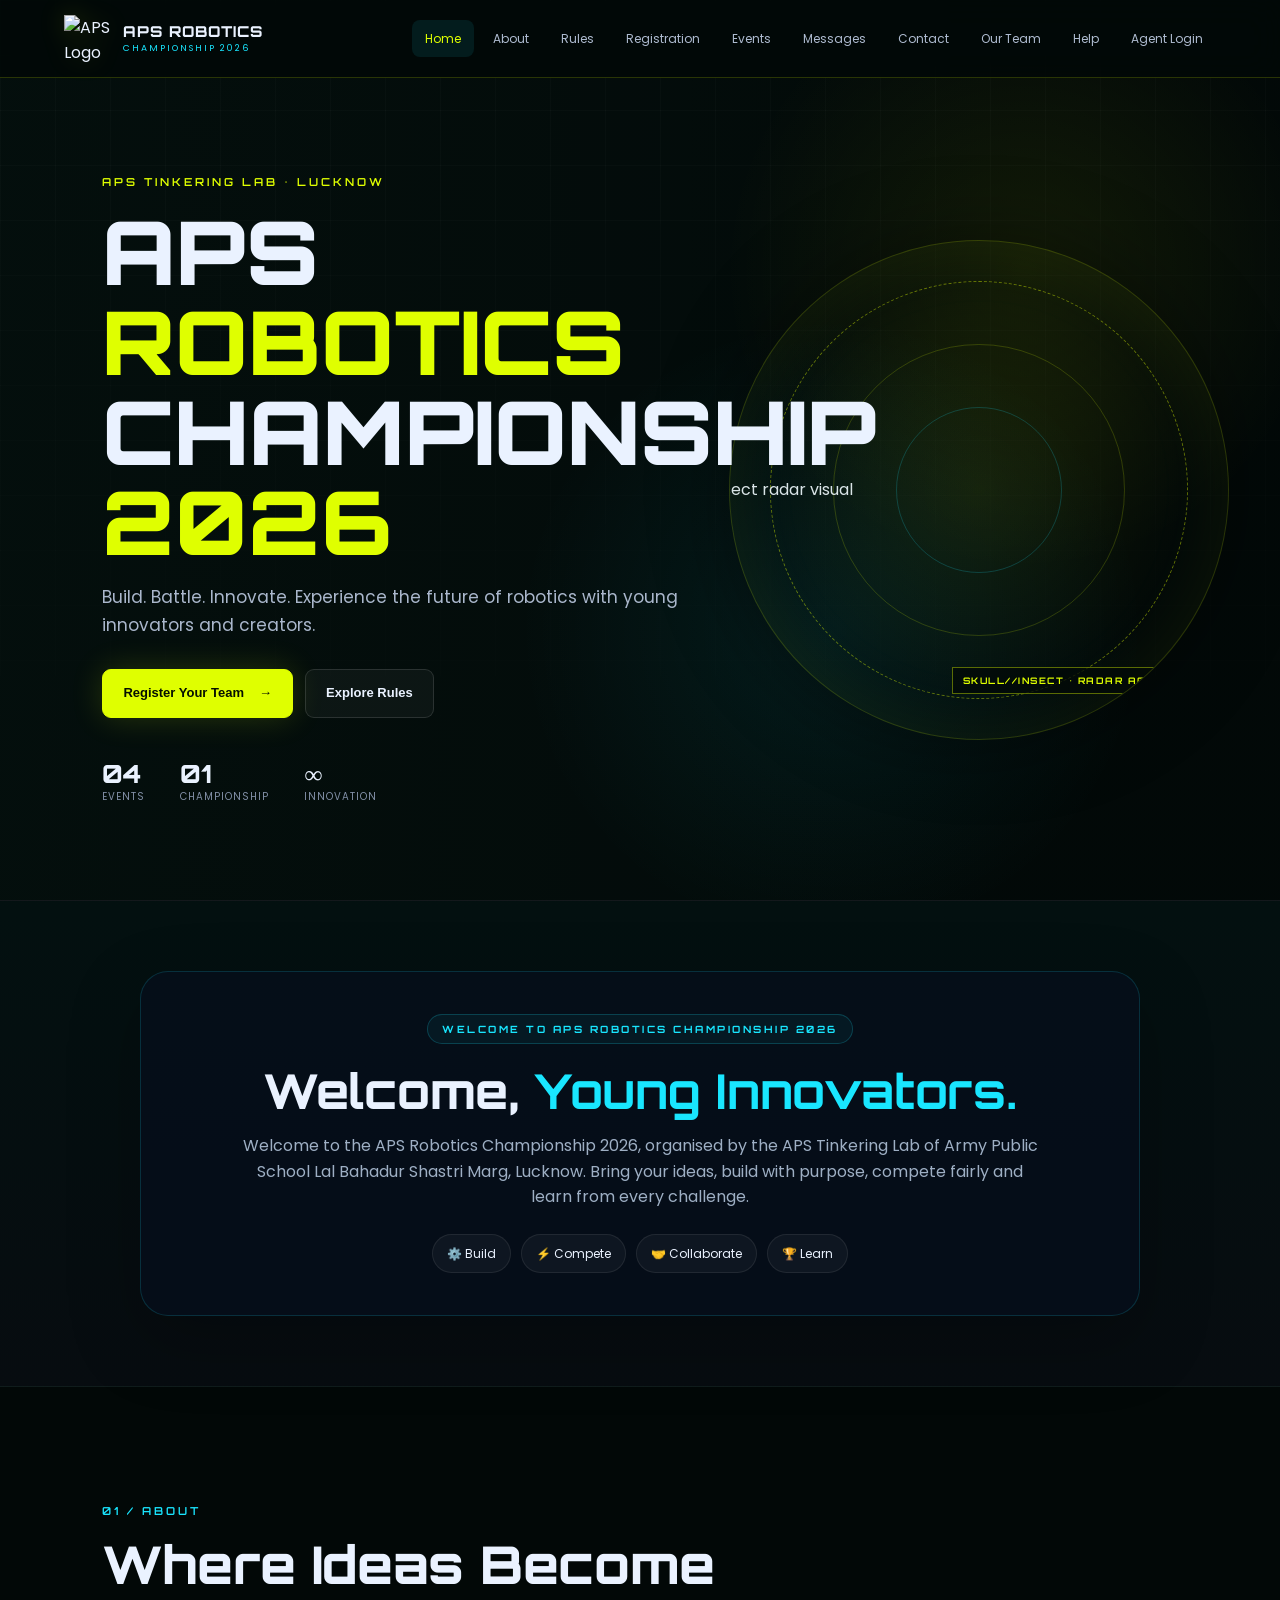
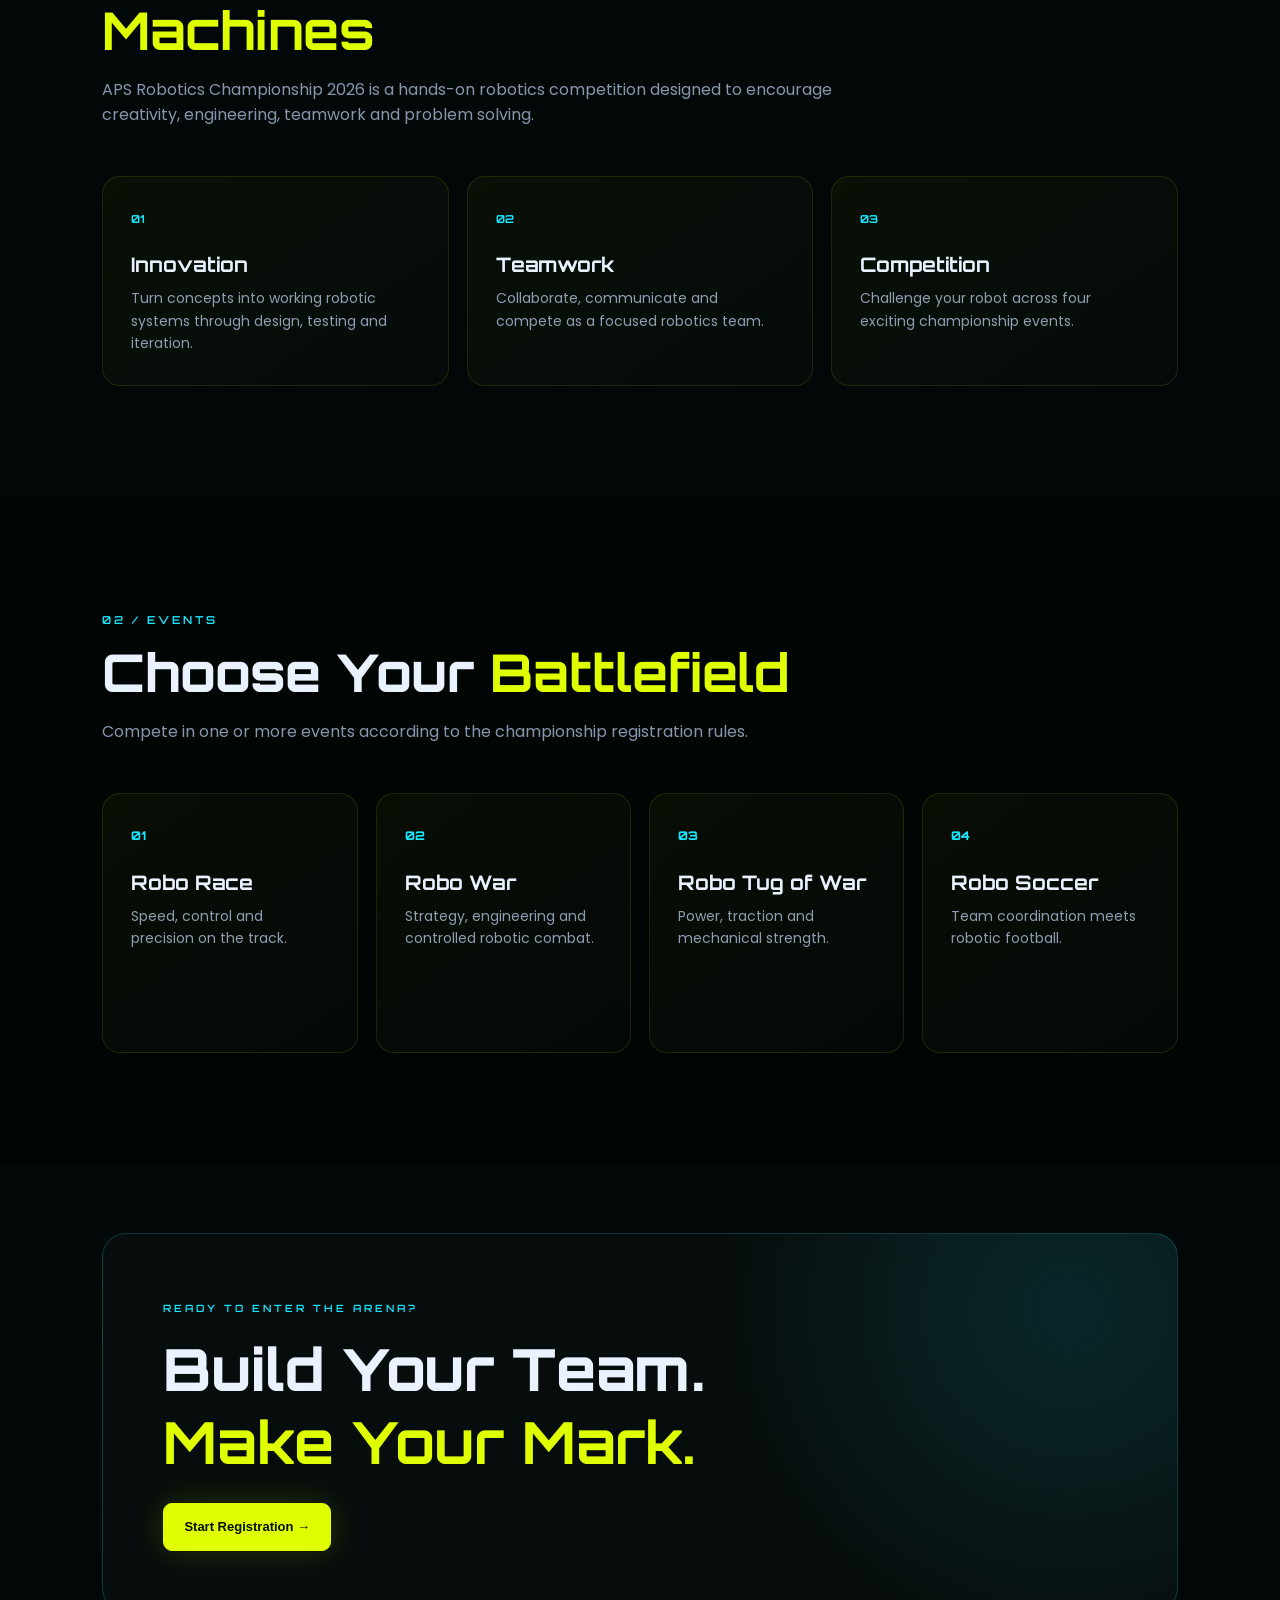
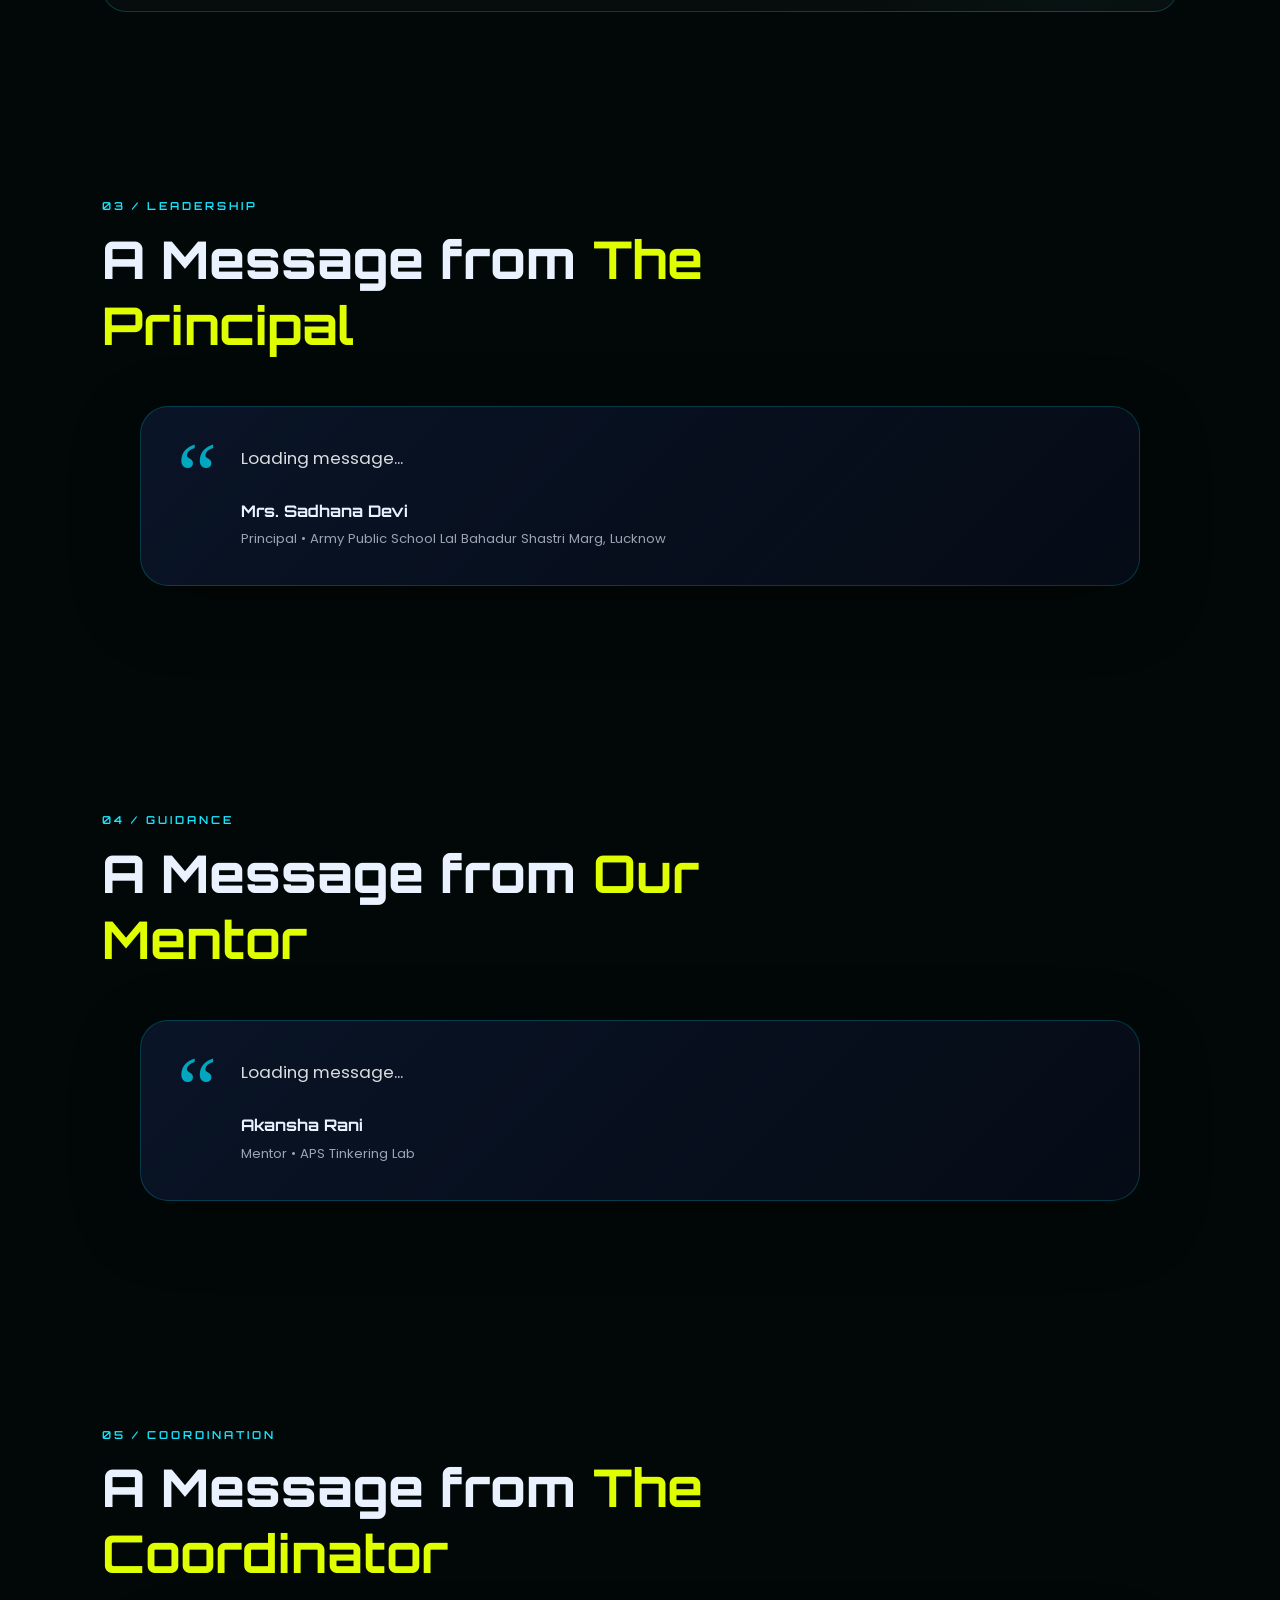
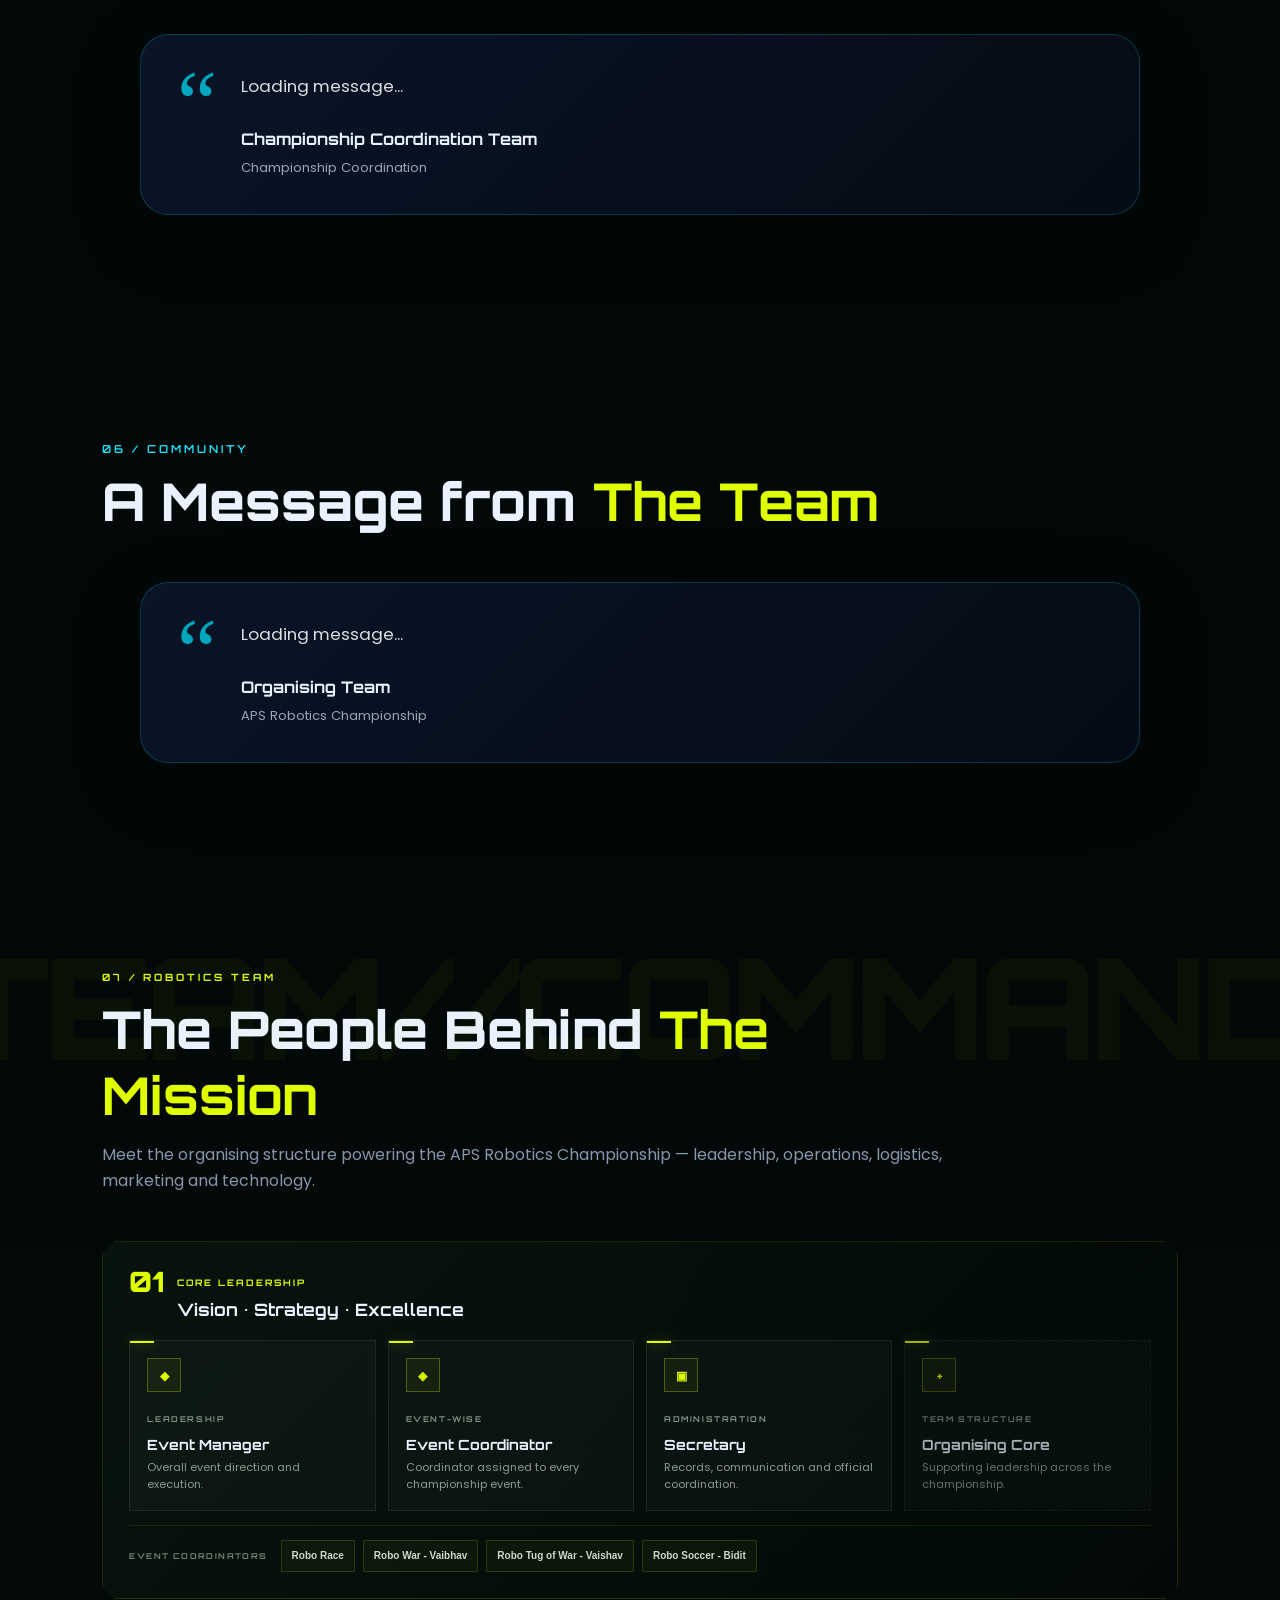
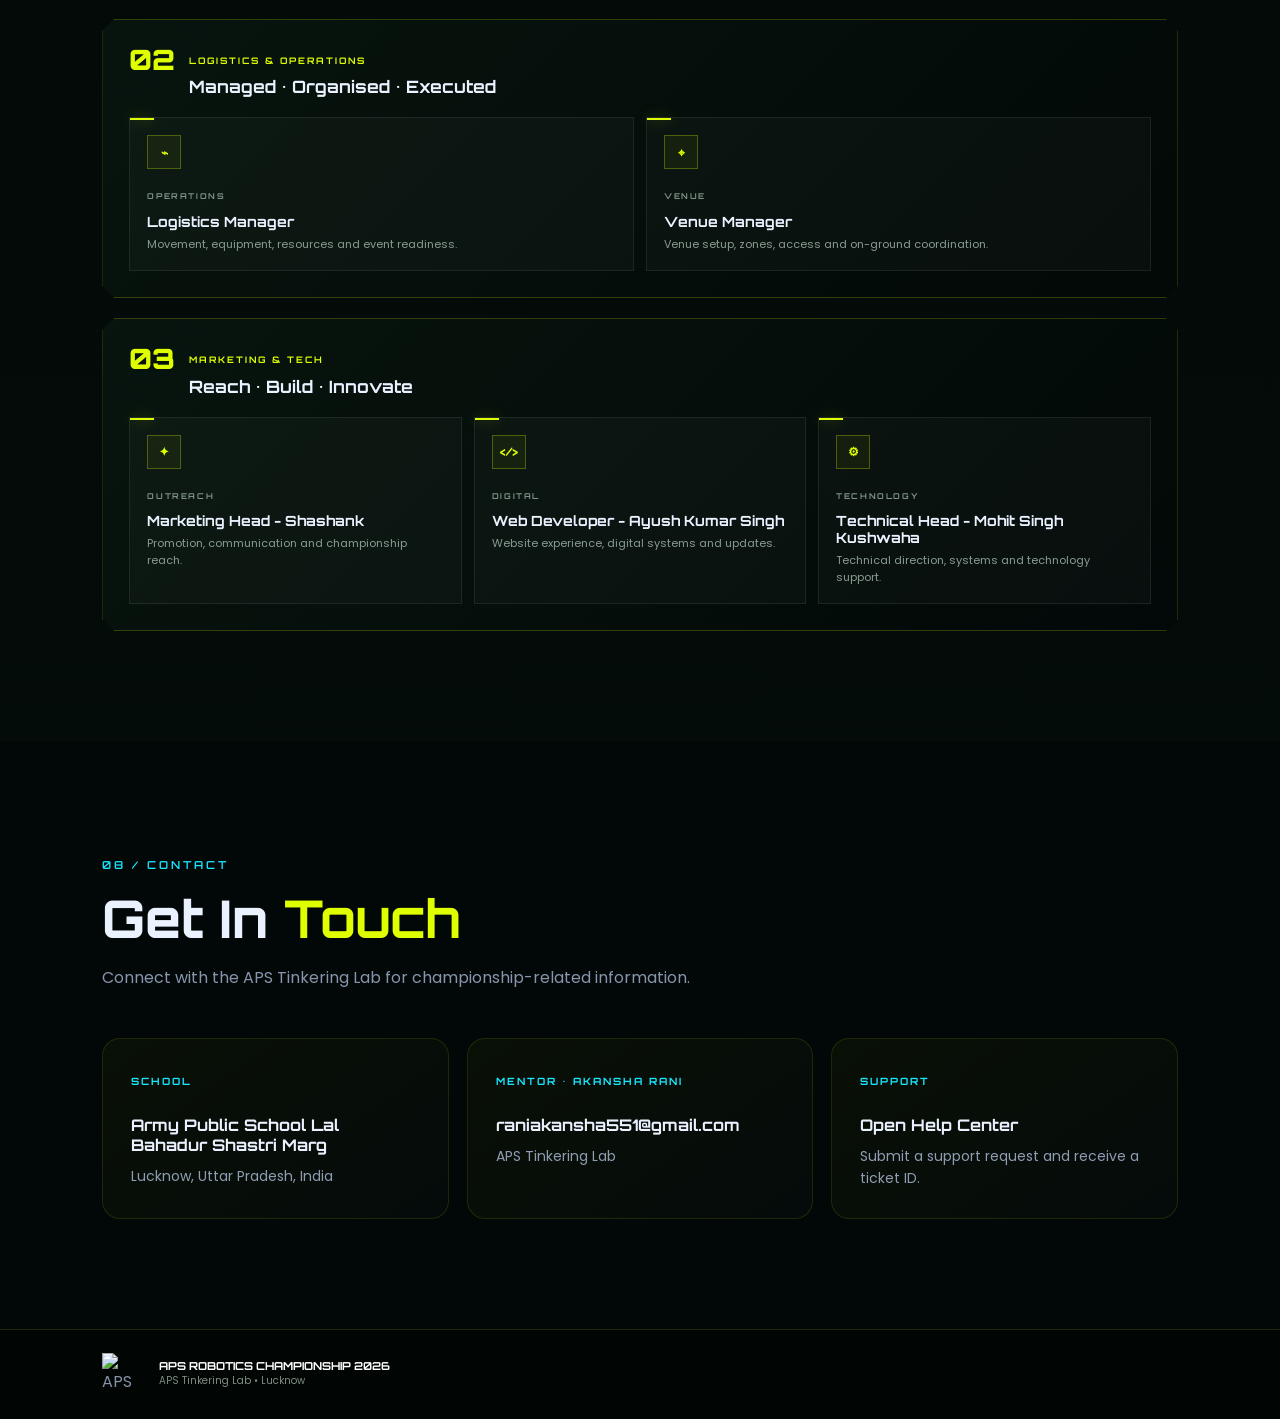
==== commit 5c31fbc7: "Update event coordinators and marketing roles" ====
--- a/index.html
+++ b/index.html
@@ -162,7 +162,7 @@
       </div>
       <div class="event-coordinator-strip">
         <span>EVENT COORDINATORS</span>
-        <b>Robo Race</b><b>Robo War</b><b>Robo Tug of War</b><b>Robo Soccer</b>
+        <b>Robo Race</b><b>Robo War - Vaibhav</b><b>Robo Tug of War - Vaishav</b><b>Robo Soccer - Bidit</b>
       </div>
     </article>
 
@@ -177,9 +177,9 @@
     <article class="team-command-panel marketing-panel">
       <div class="team-panel-title"><span>03</span><div><small>MARKETING &amp; TECH</small><h3>Reach • Build • Innovate</h3></div></div>
       <div class="role-grid role-grid-three">
-        <article class="role-card"><span class="role-icon">✦</span><small>OUTREACH</small><h4>Marketing Head</h4><p>Promotion, communication and championship reach.</p></article>
-        <article class="role-card"><span class="role-icon">&lt;/&gt;</span><small>DIGITAL</small><h4>Web Developer</h4><p>Website experience, digital systems and updates.</p></article>
-        <article class="role-card"><span class="role-icon">⚙</span><small>TECHNOLOGY</small><h4>Technical Head</h4><p>Technical direction, systems and technology support.</p></article>
+        <article class="role-card"><span class="role-icon">✦</span><small>OUTREACH</small><h4>Marketing Head - Shashank</h4><p>Promotion, communication and championship reach.</p></article>
+        <article class="role-card"><span class="role-icon">&lt;/&gt;</span><small>DIGITAL</small><h4>Web Developer - Ayush Kumar Singh</h4><p>Website experience, digital systems and updates.</p></article>
+        <article class="role-card"><span class="role-icon">⚙</span><small>TECHNOLOGY</small><h4>Technical Head - Mohit Singh Kushwaha</h4><p>Technical direction, systems and technology support.</p></article>
       </div>
     </article>
   </div>
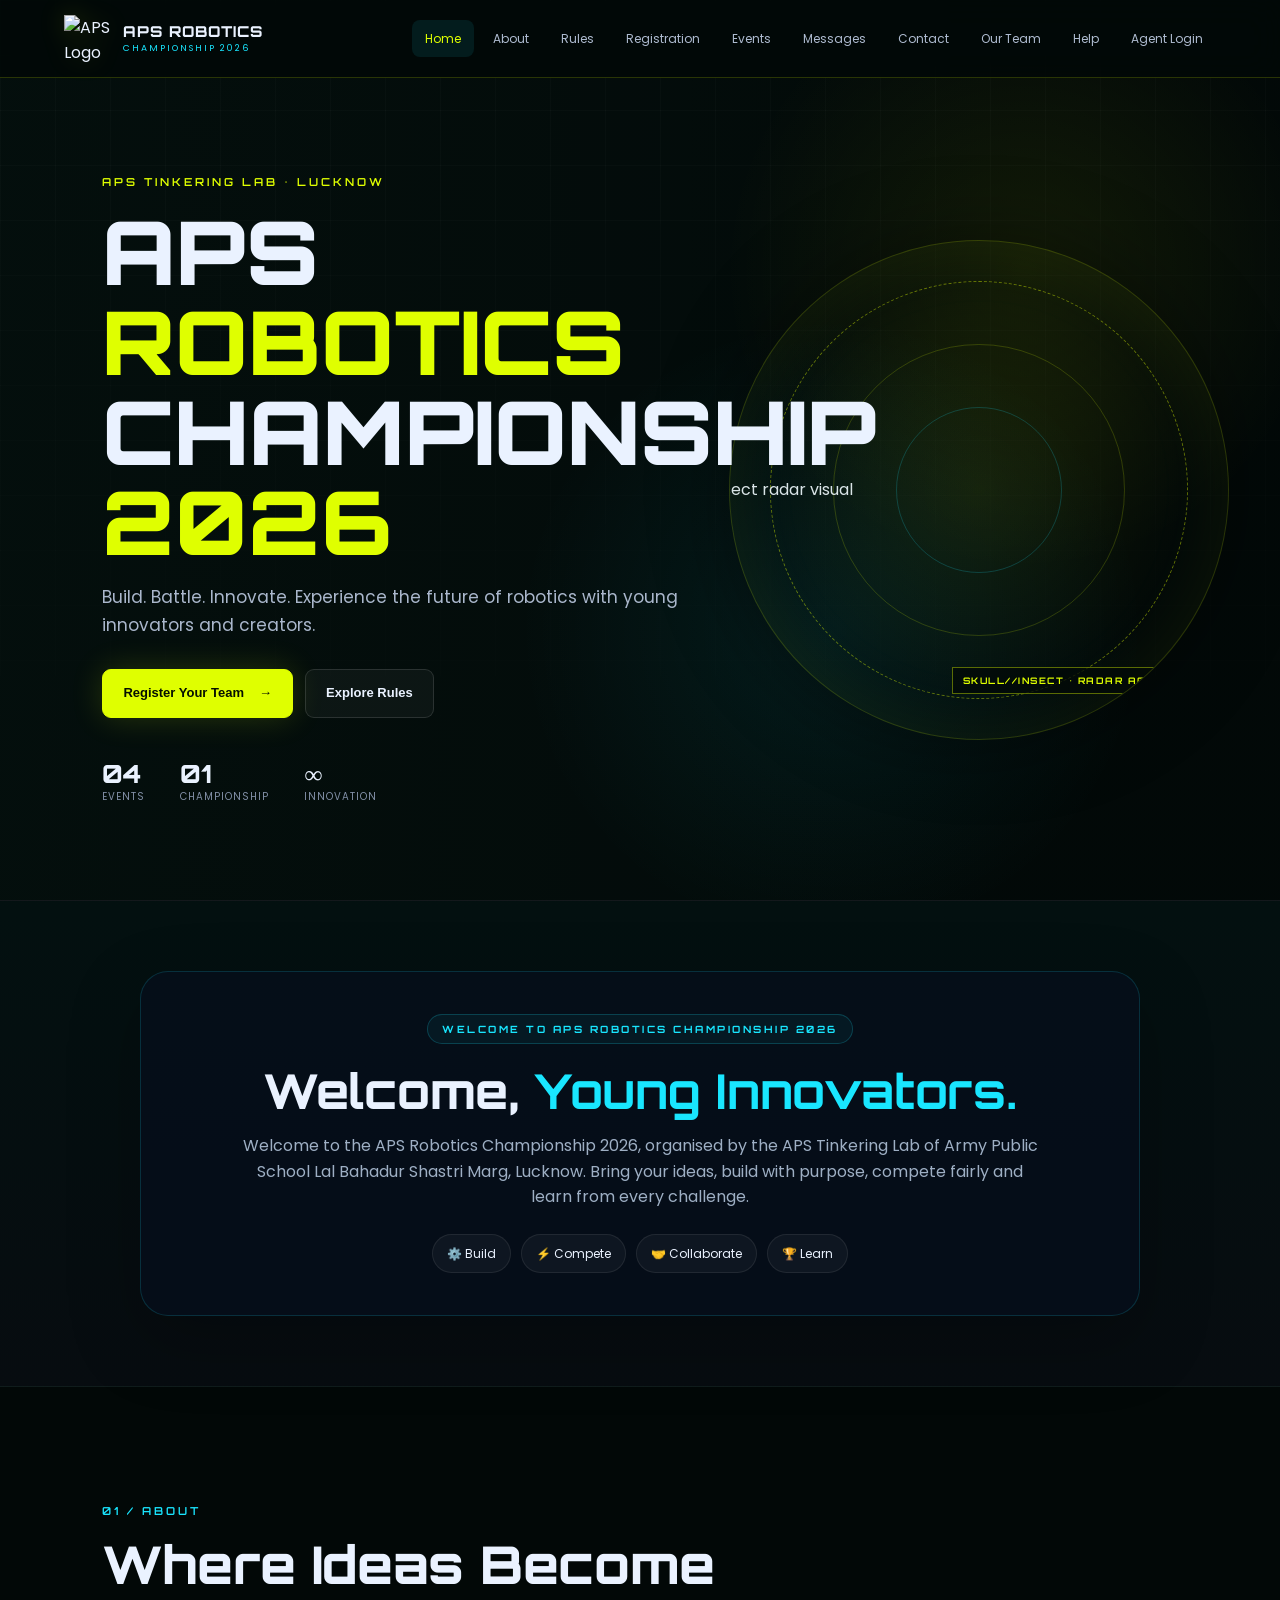
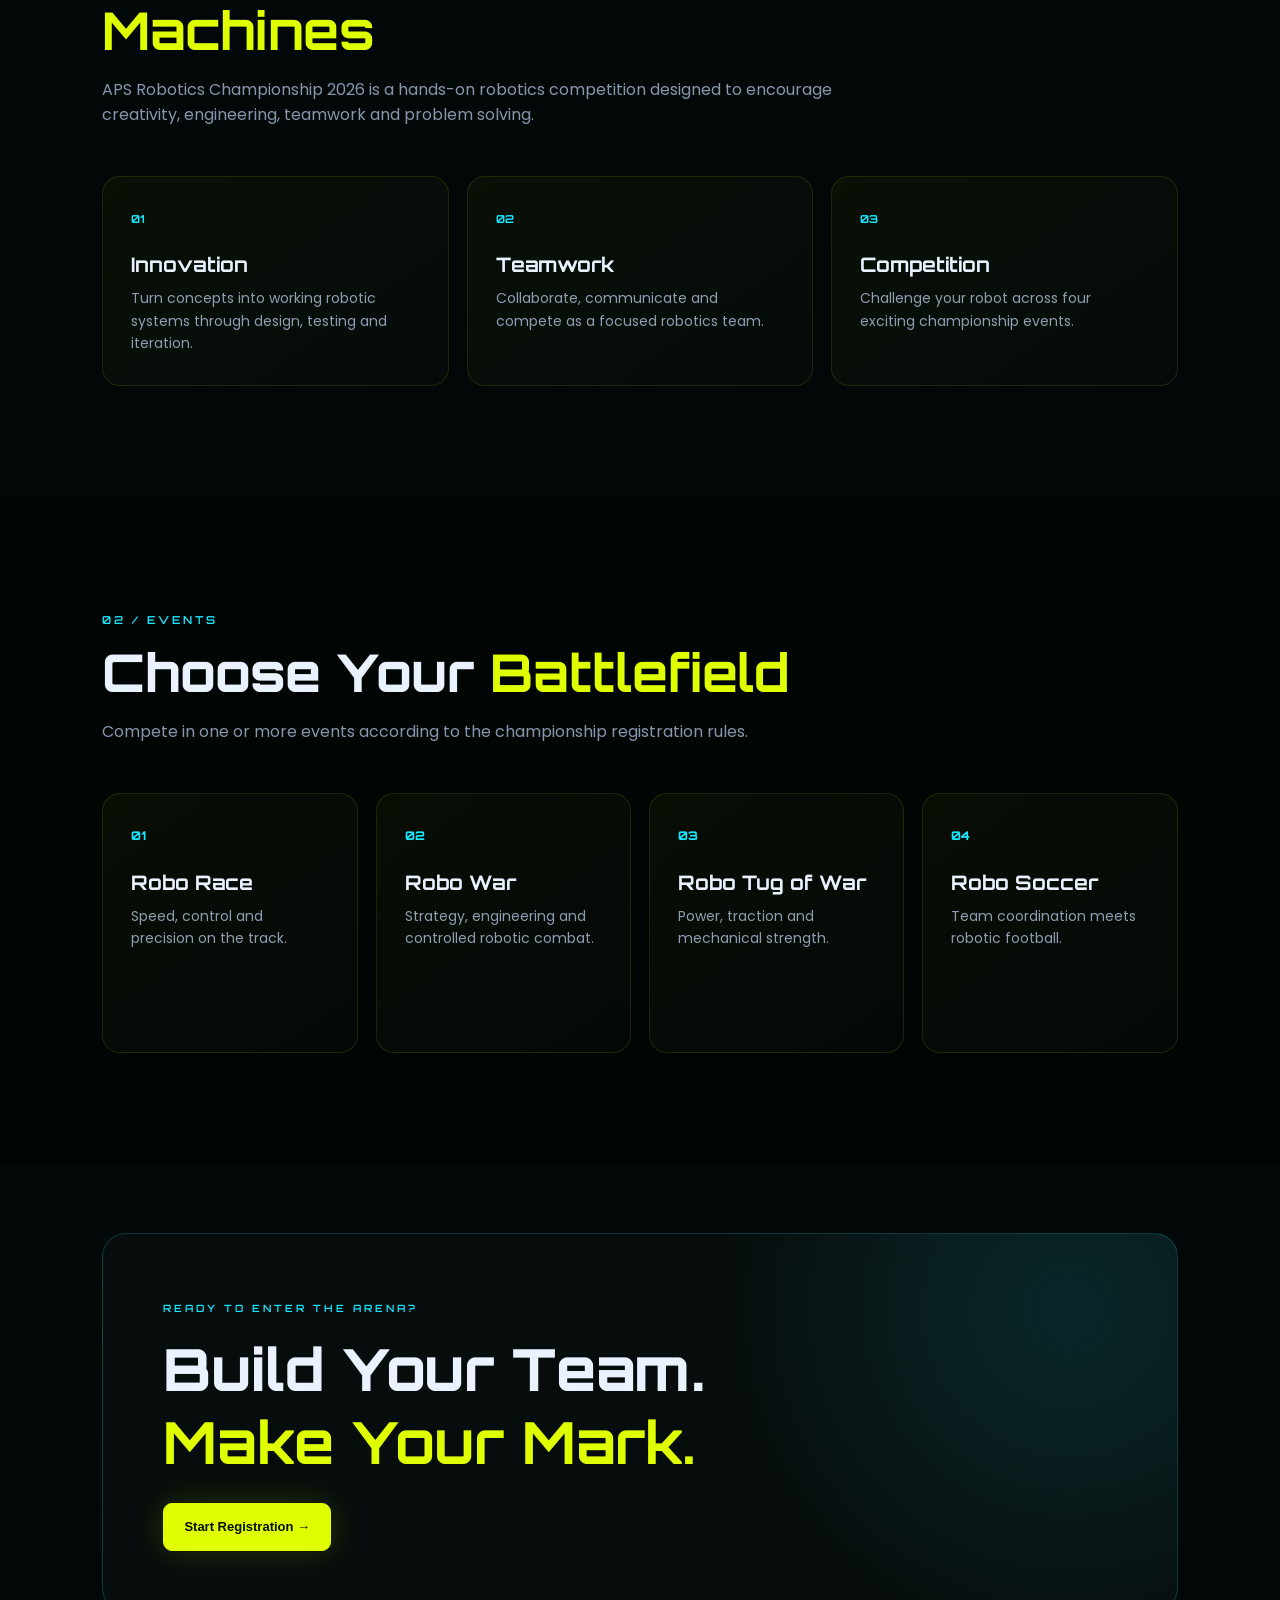
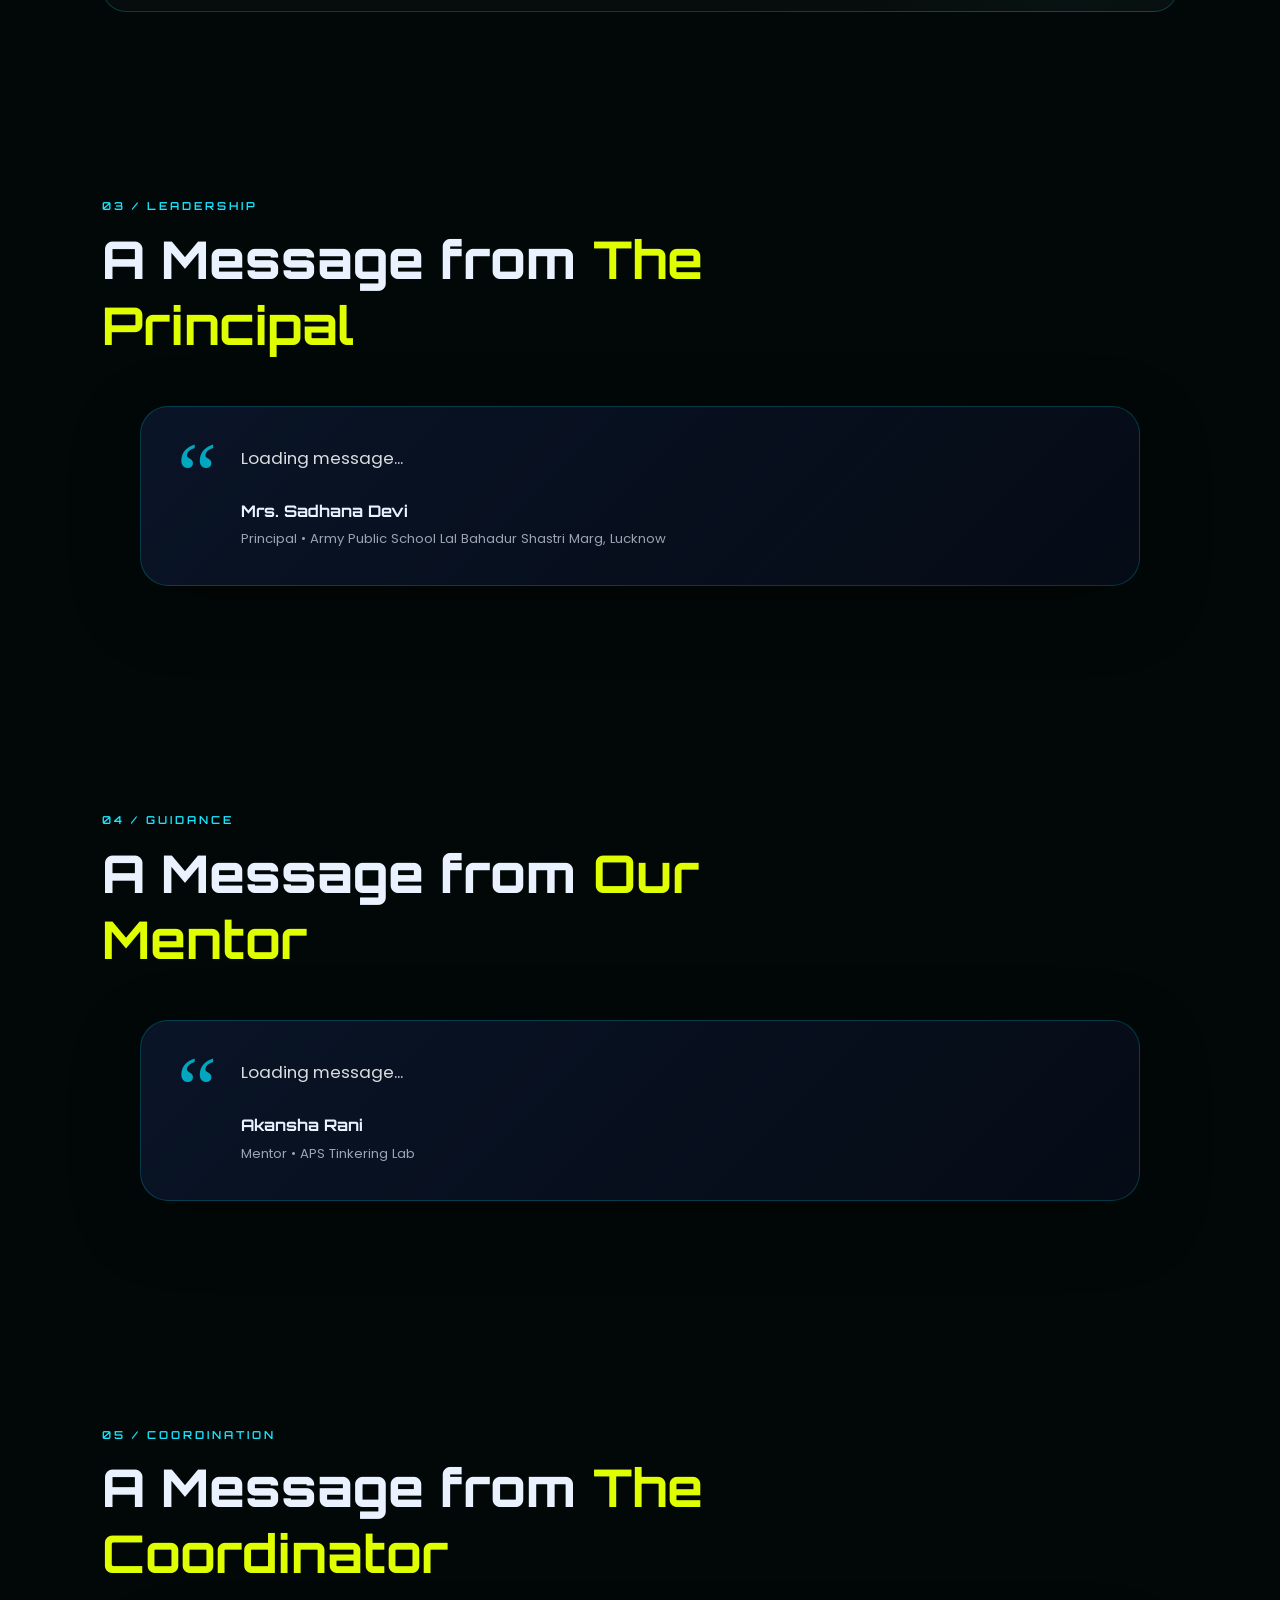
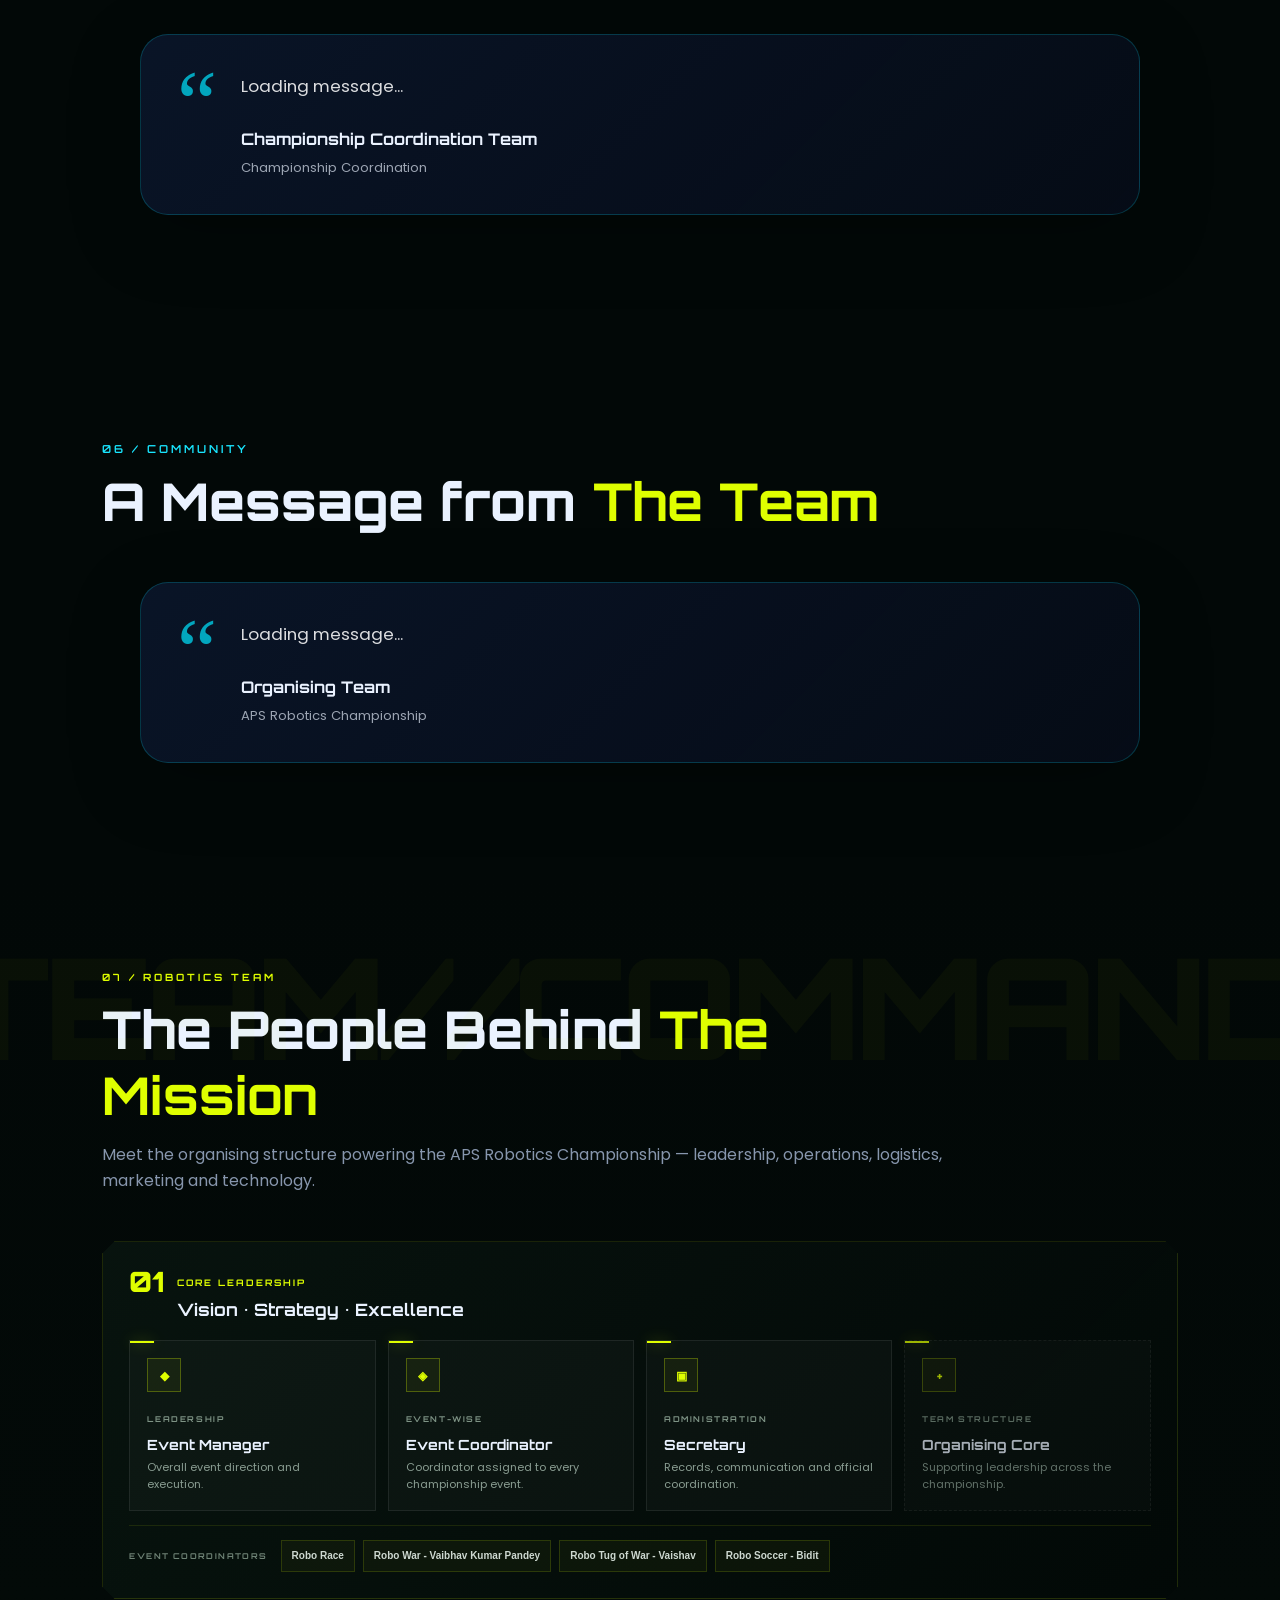
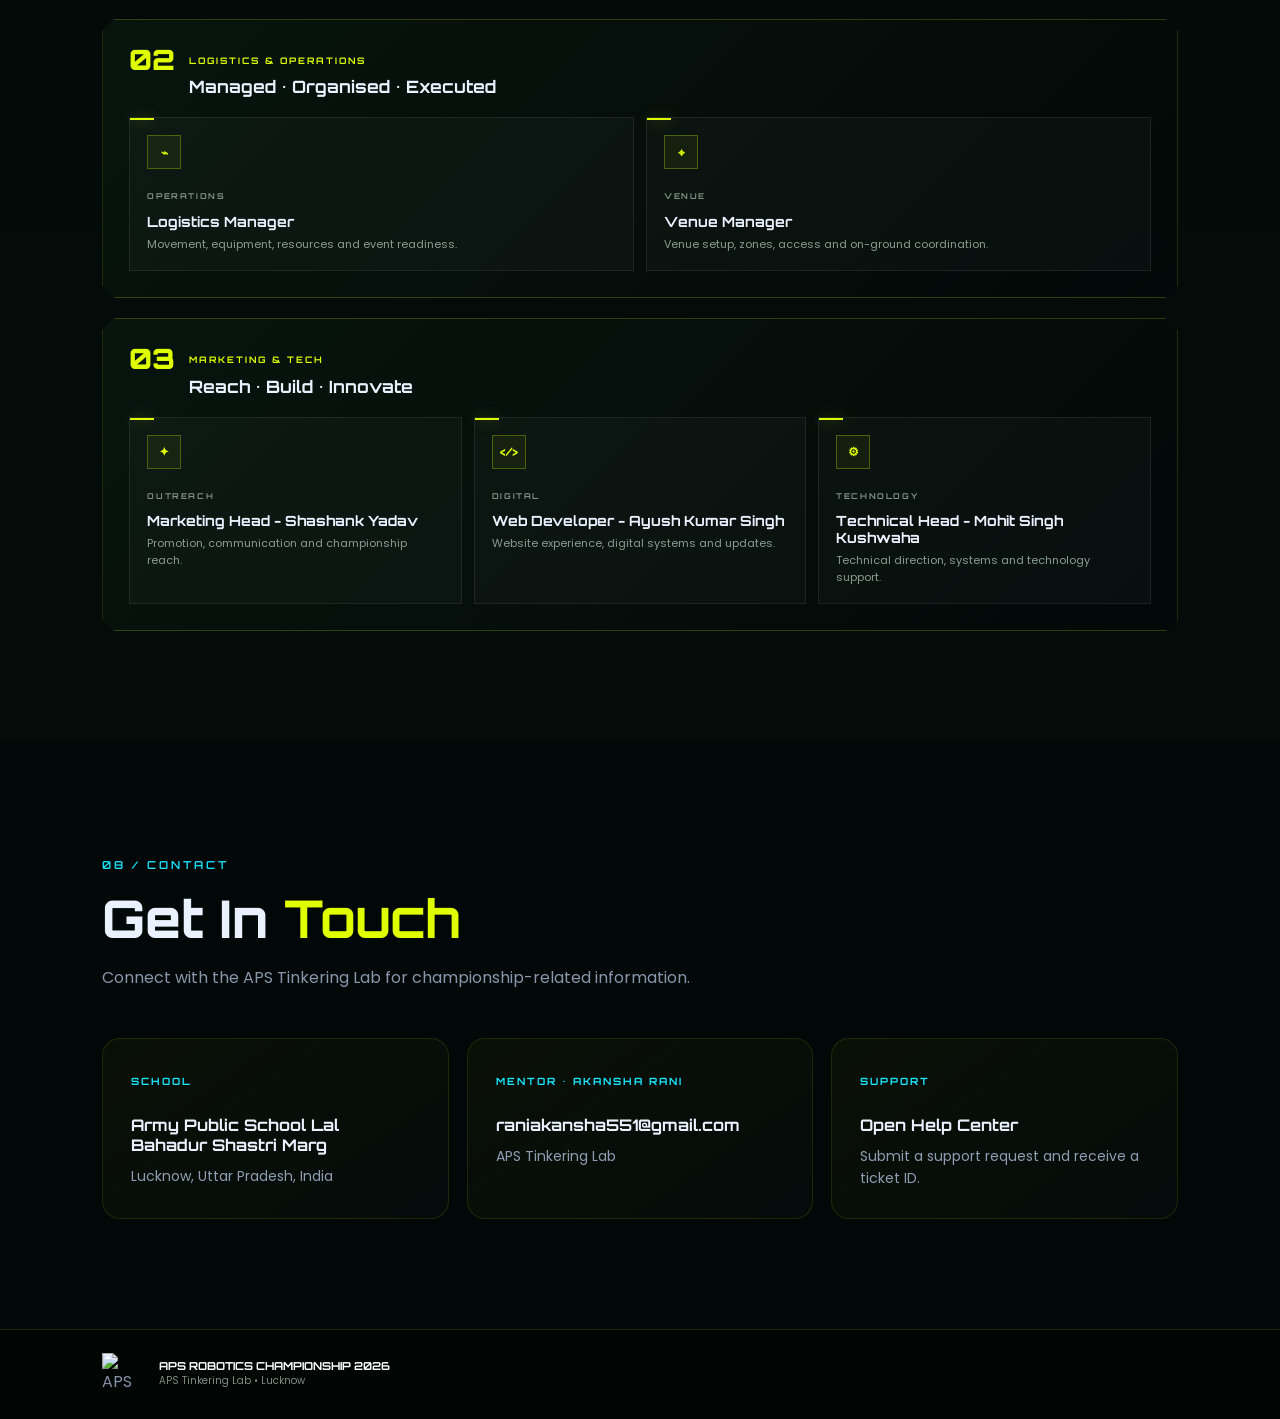
==== commit 6adc0865: "Update team member names in index.html" ====
--- a/index.html
+++ b/index.html
@@ -162,7 +162,7 @@
       </div>
       <div class="event-coordinator-strip">
         <span>EVENT COORDINATORS</span>
-        <b>Robo Race</b><b>Robo War - Vaibhav</b><b>Robo Tug of War - Vaishav</b><b>Robo Soccer - Bidit</b>
+        <b>Robo Race</b><b>Robo War - Vaibhav Kumar Pandey</b><b>Robo Tug of War - Vaishav</b><b>Robo Soccer - Bidit</b>
       </div>
     </article>
 
@@ -177,7 +177,7 @@
     <article class="team-command-panel marketing-panel">
       <div class="team-panel-title"><span>03</span><div><small>MARKETING &amp; TECH</small><h3>Reach • Build • Innovate</h3></div></div>
       <div class="role-grid role-grid-three">
-        <article class="role-card"><span class="role-icon">✦</span><small>OUTREACH</small><h4>Marketing Head - Shashank</h4><p>Promotion, communication and championship reach.</p></article>
+        <article class="role-card"><span class="role-icon">✦</span><small>OUTREACH</small><h4>Marketing Head - Shashank Yadav</h4><p>Promotion, communication and championship reach.</p></article>
         <article class="role-card"><span class="role-icon">&lt;/&gt;</span><small>DIGITAL</small><h4>Web Developer - Ayush Kumar Singh</h4><p>Website experience, digital systems and updates.</p></article>
         <article class="role-card"><span class="role-icon">⚙</span><small>TECHNOLOGY</small><h4>Technical Head - Mohit Singh Kushwaha</h4><p>Technical direction, systems and technology support.</p></article>
       </div>
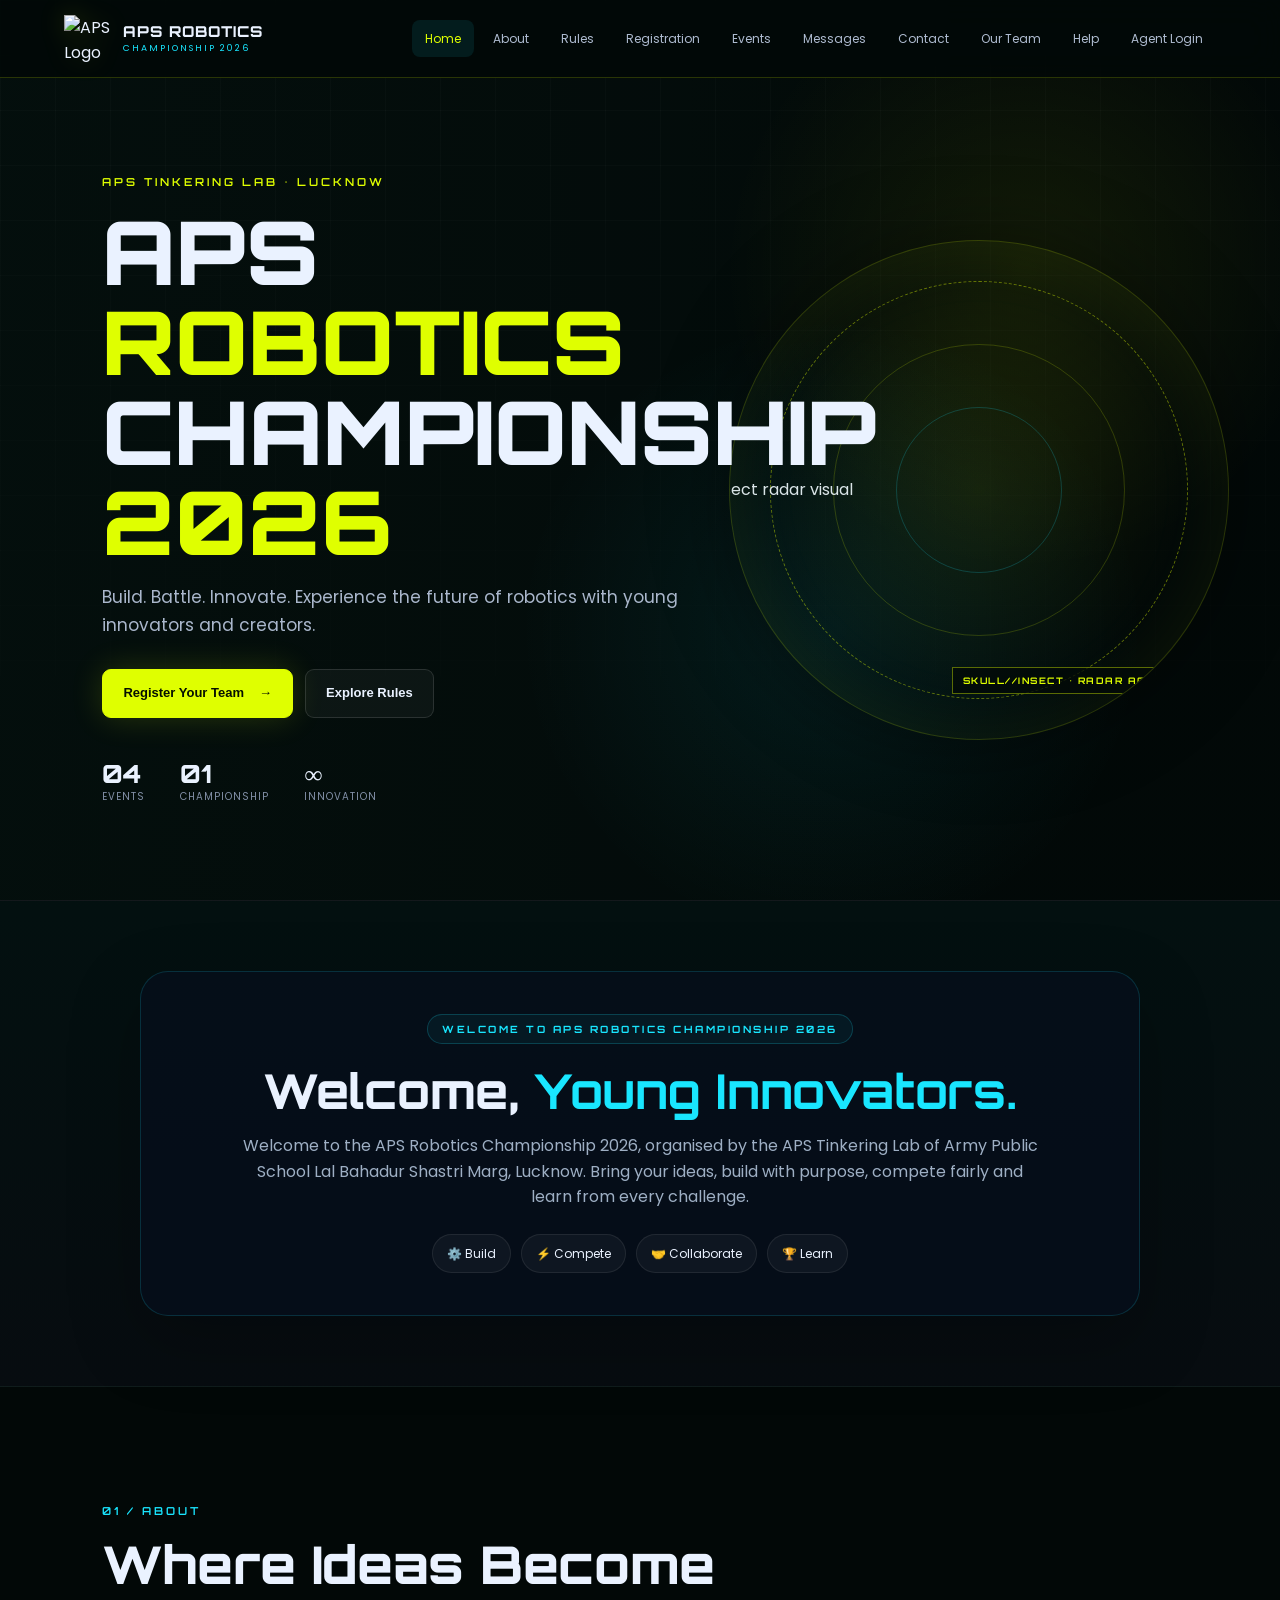
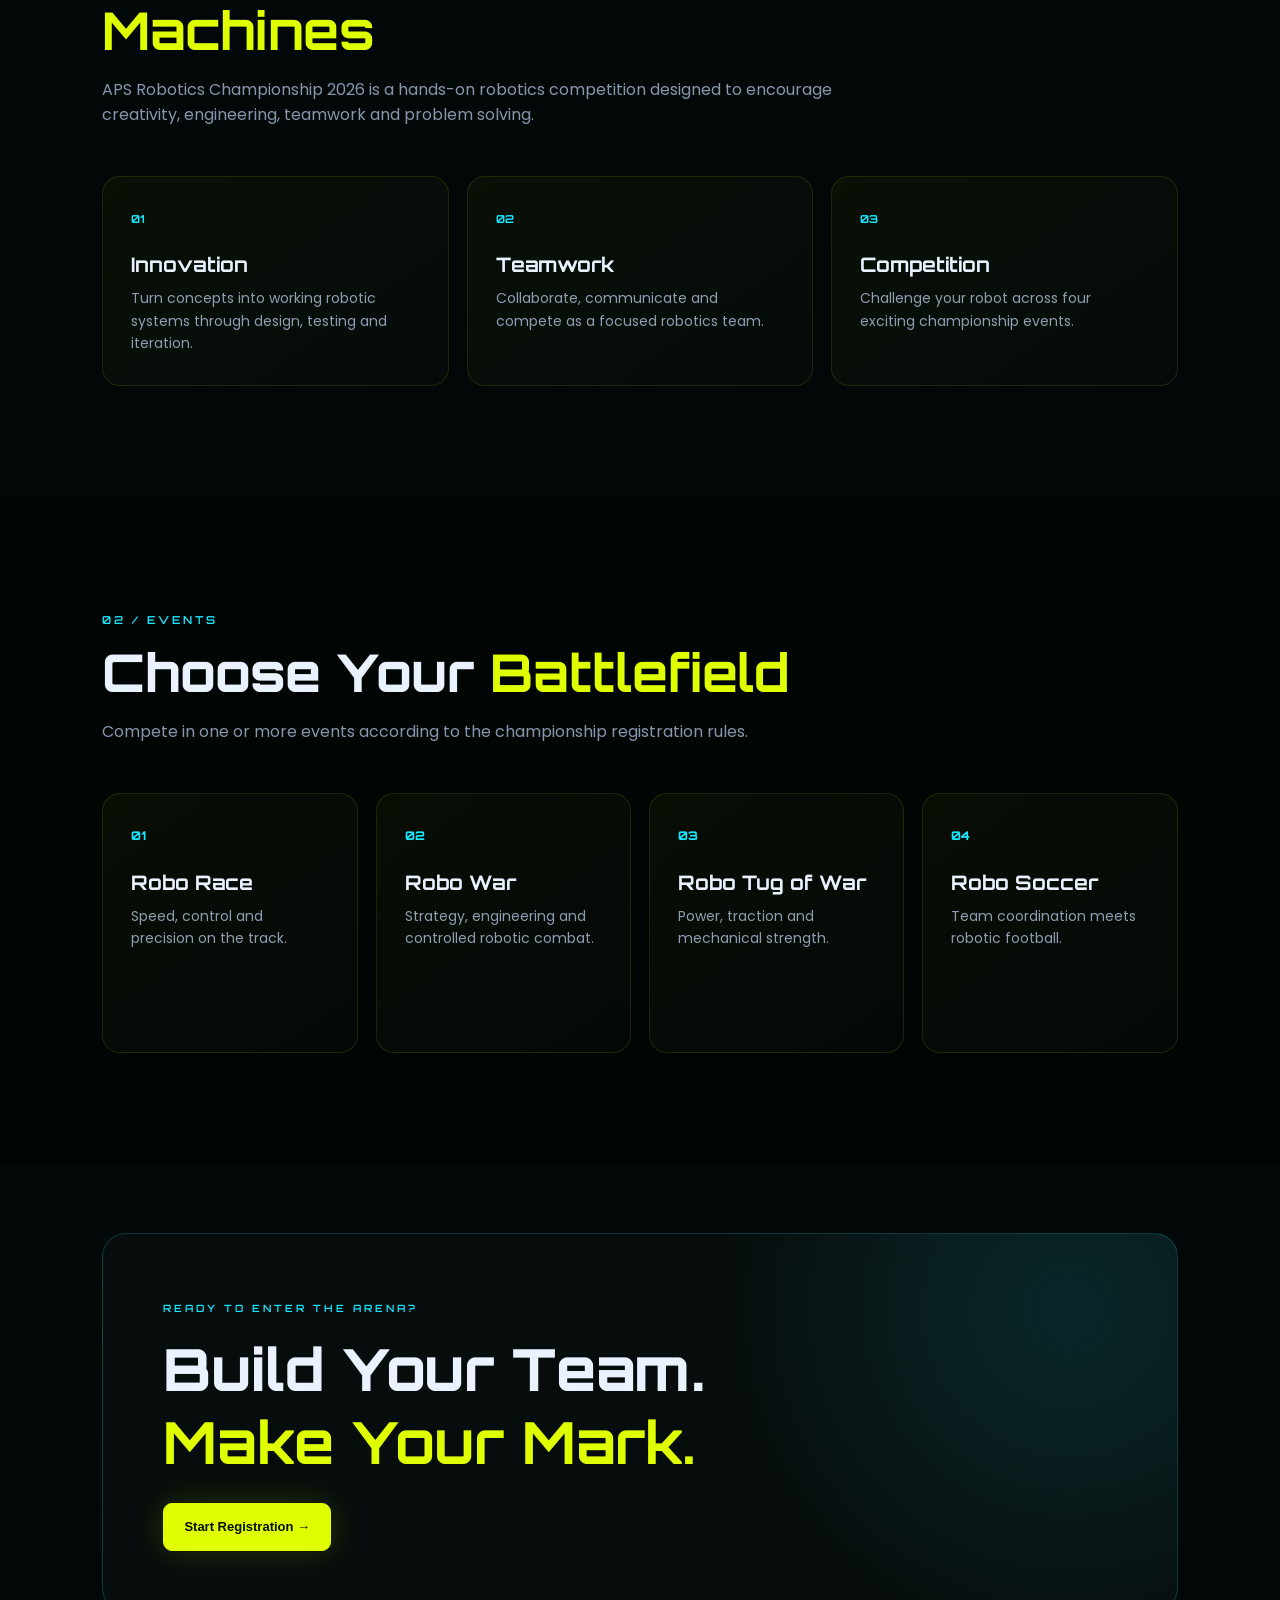
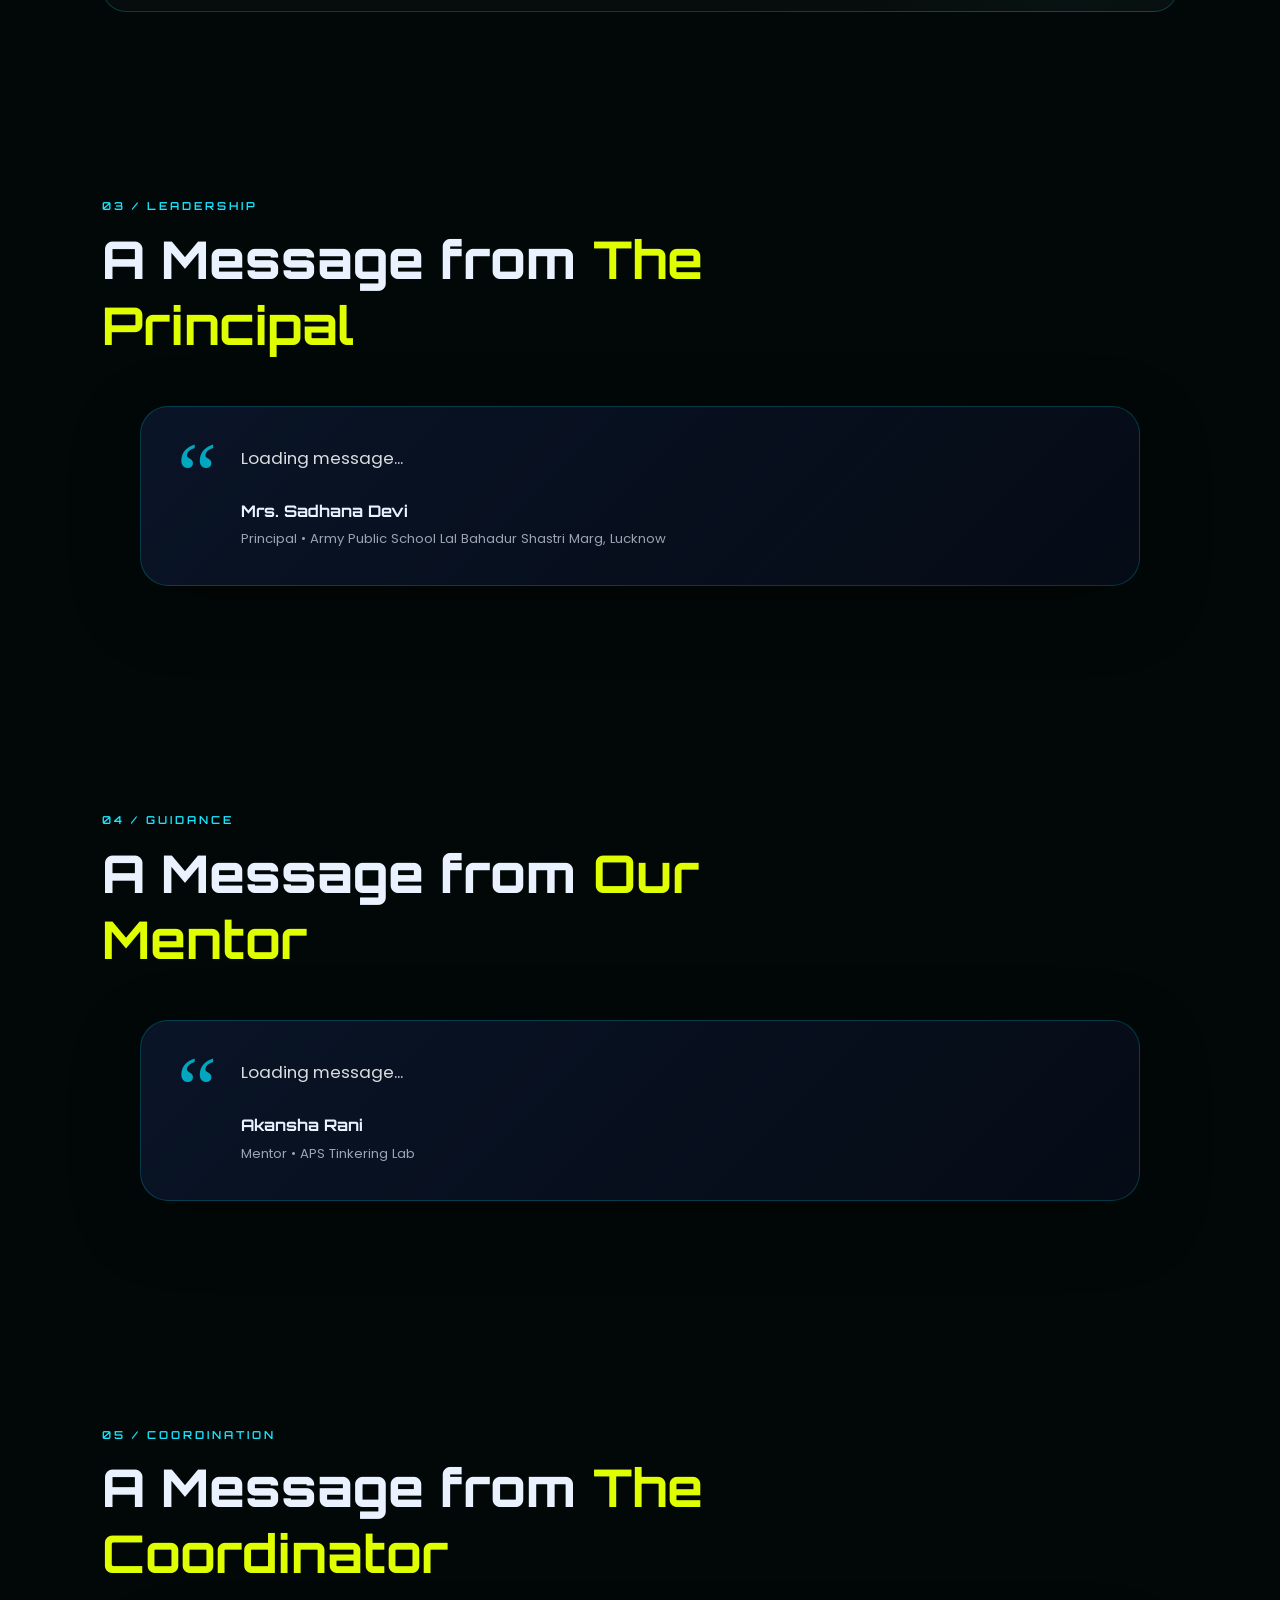
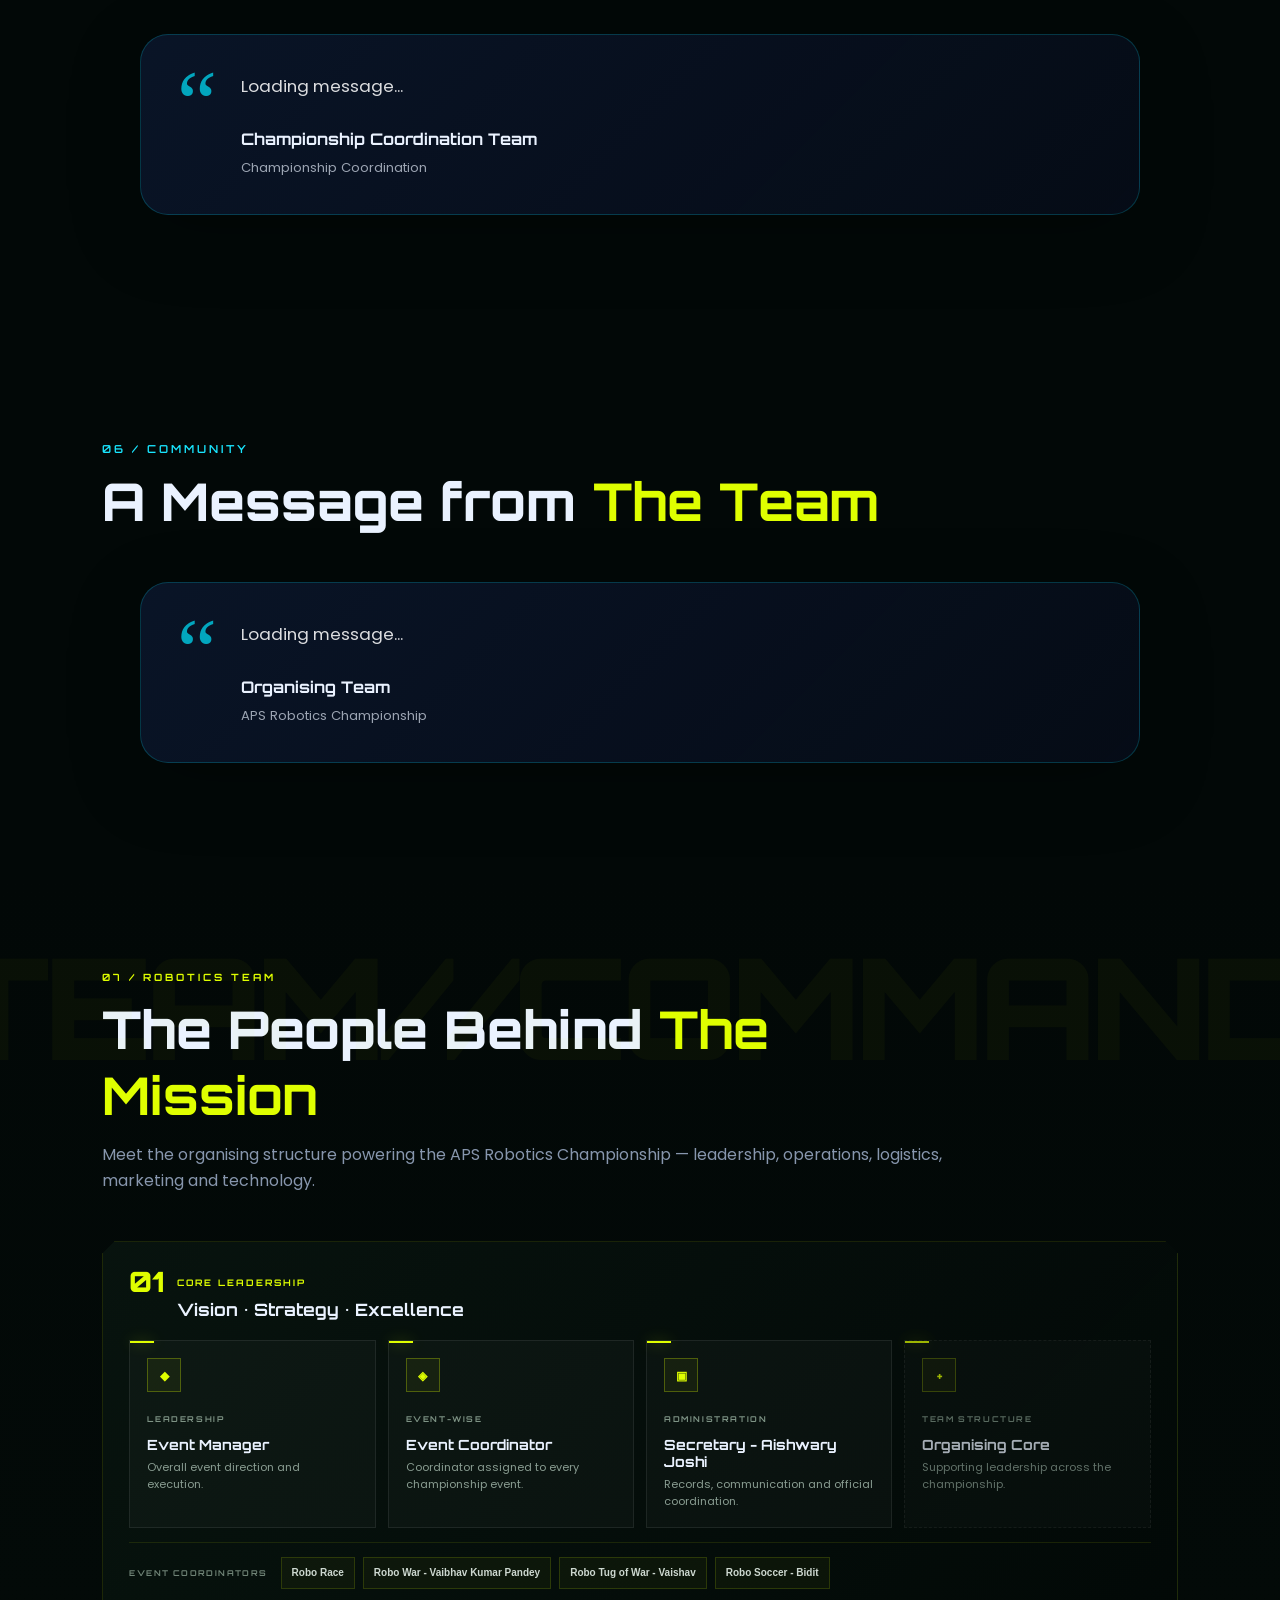
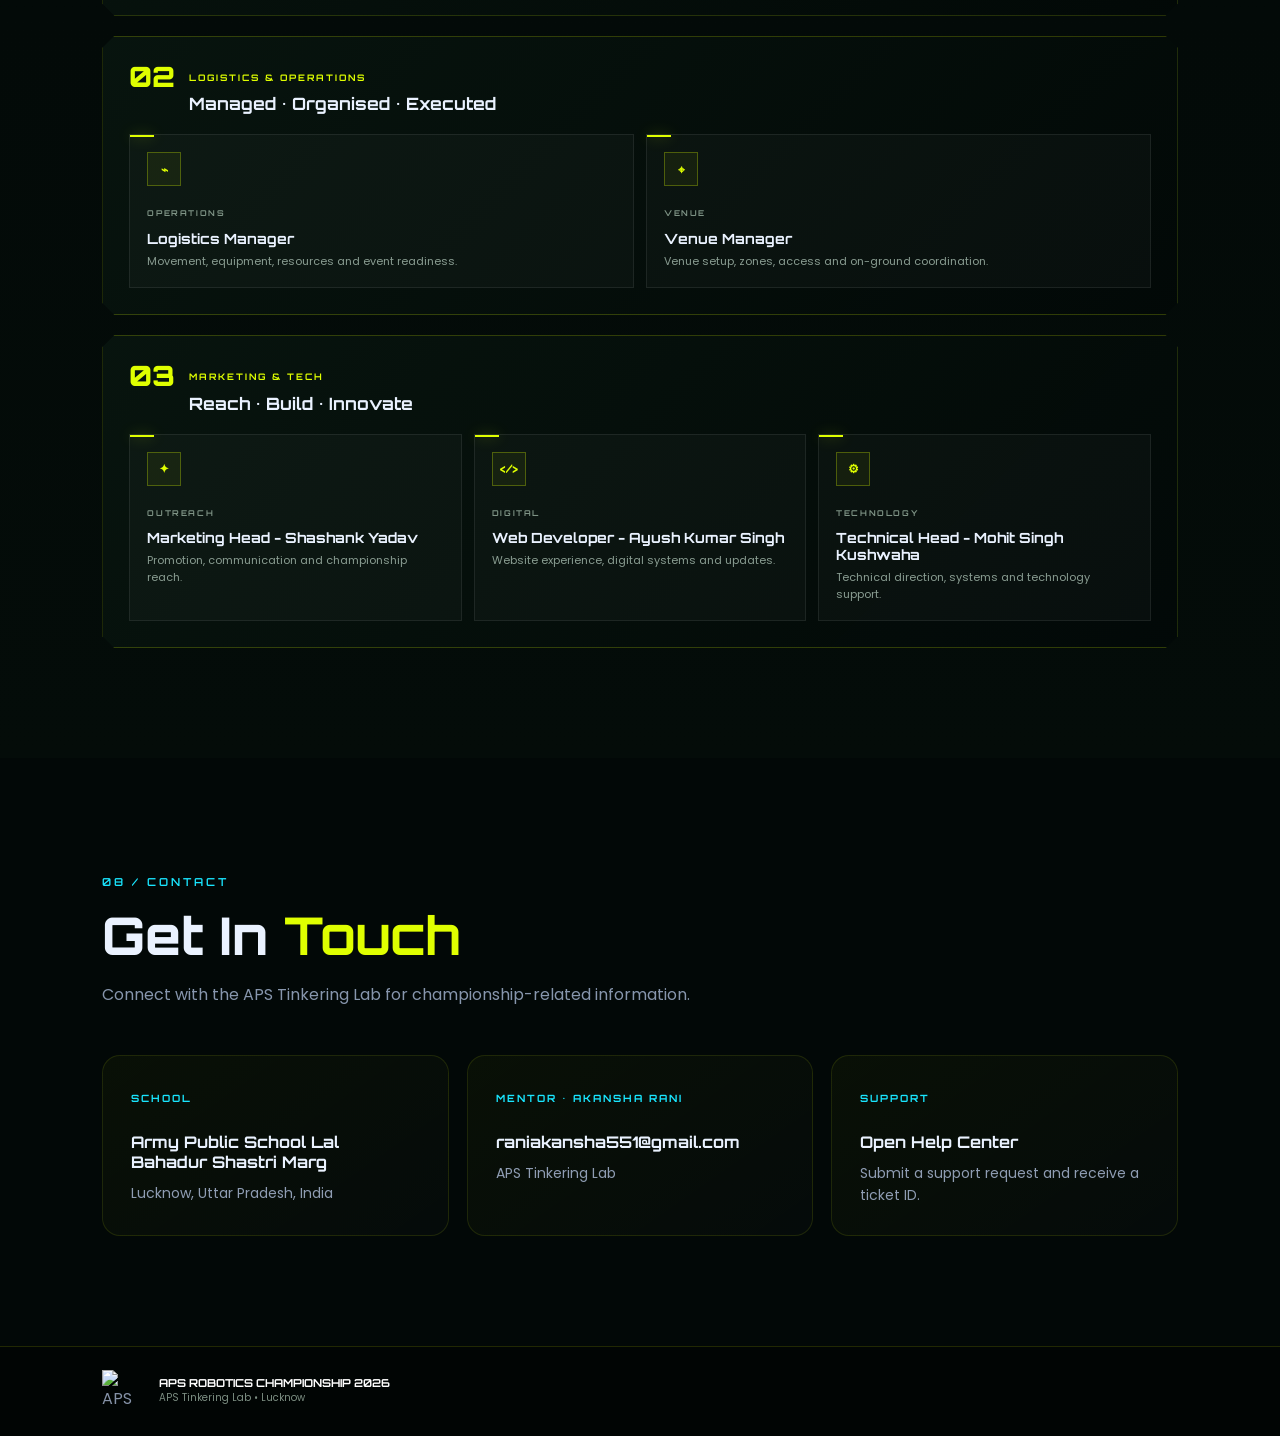
==== commit 17988573: "Update Secretary role with name in index.html" ====
--- a/index.html
+++ b/index.html
@@ -157,7 +157,7 @@
       <div class="role-grid role-grid-four">
         <article class="role-card"><span class="role-icon">◆</span><small>LEADERSHIP</small><h4>Event Manager</h4><p>Overall event direction and execution.</p></article>
         <article class="role-card"><span class="role-icon">◈</span><small>EVENT-WISE</small><h4>Event Coordinator</h4><p>Coordinator assigned to every championship event.</p></article>
-        <article class="role-card"><span class="role-icon">▣</span><small>ADMINISTRATION</small><h4>Secretary</h4><p>Records, communication and official coordination.</p></article>
+        <article class="role-card"><span class="role-icon">▣</span><small>ADMINISTRATION</small><h4>Secretary - Aishwary Joshi</h4><p>Records, communication and official coordination.</p></article>
         <article class="role-card role-empty"><span class="role-icon">+</span><small>TEAM STRUCTURE</small><h4>Organising Core</h4><p>Supporting leadership across the championship.</p></article>
       </div>
       <div class="event-coordinator-strip">
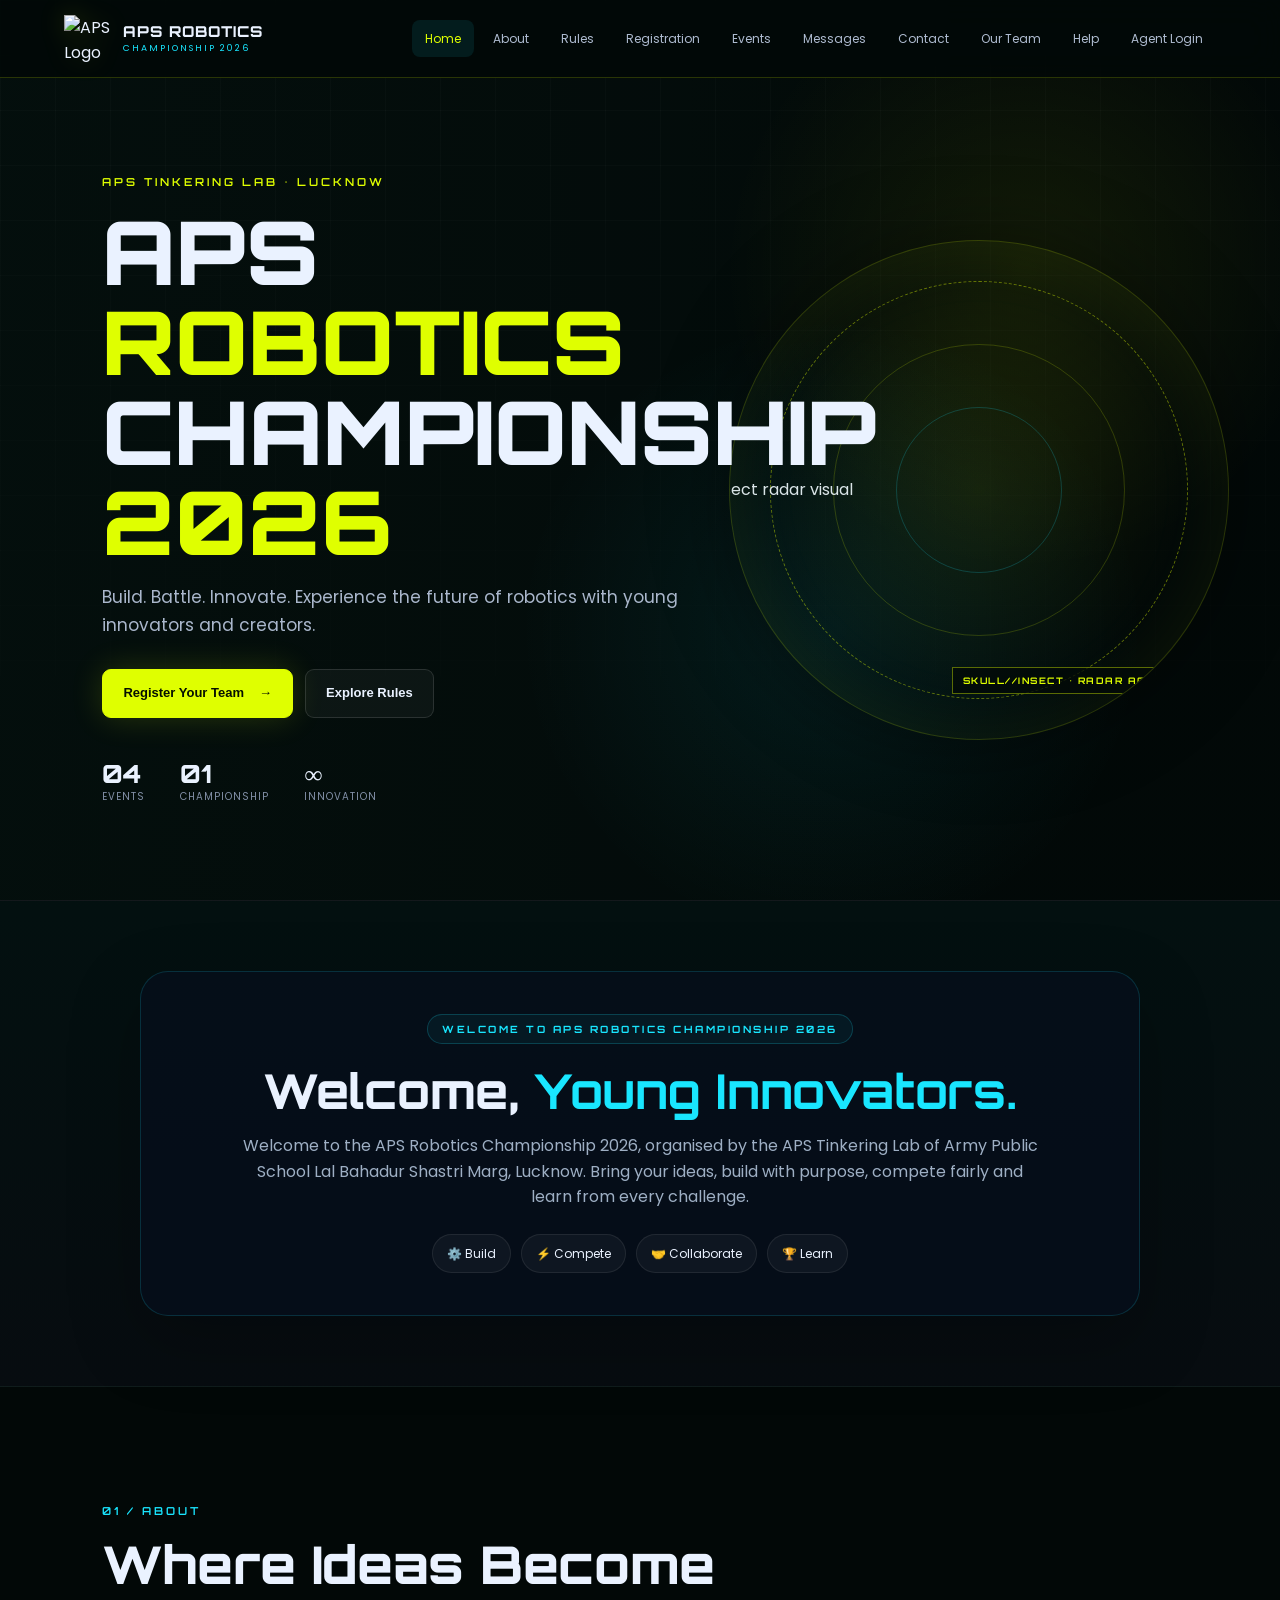
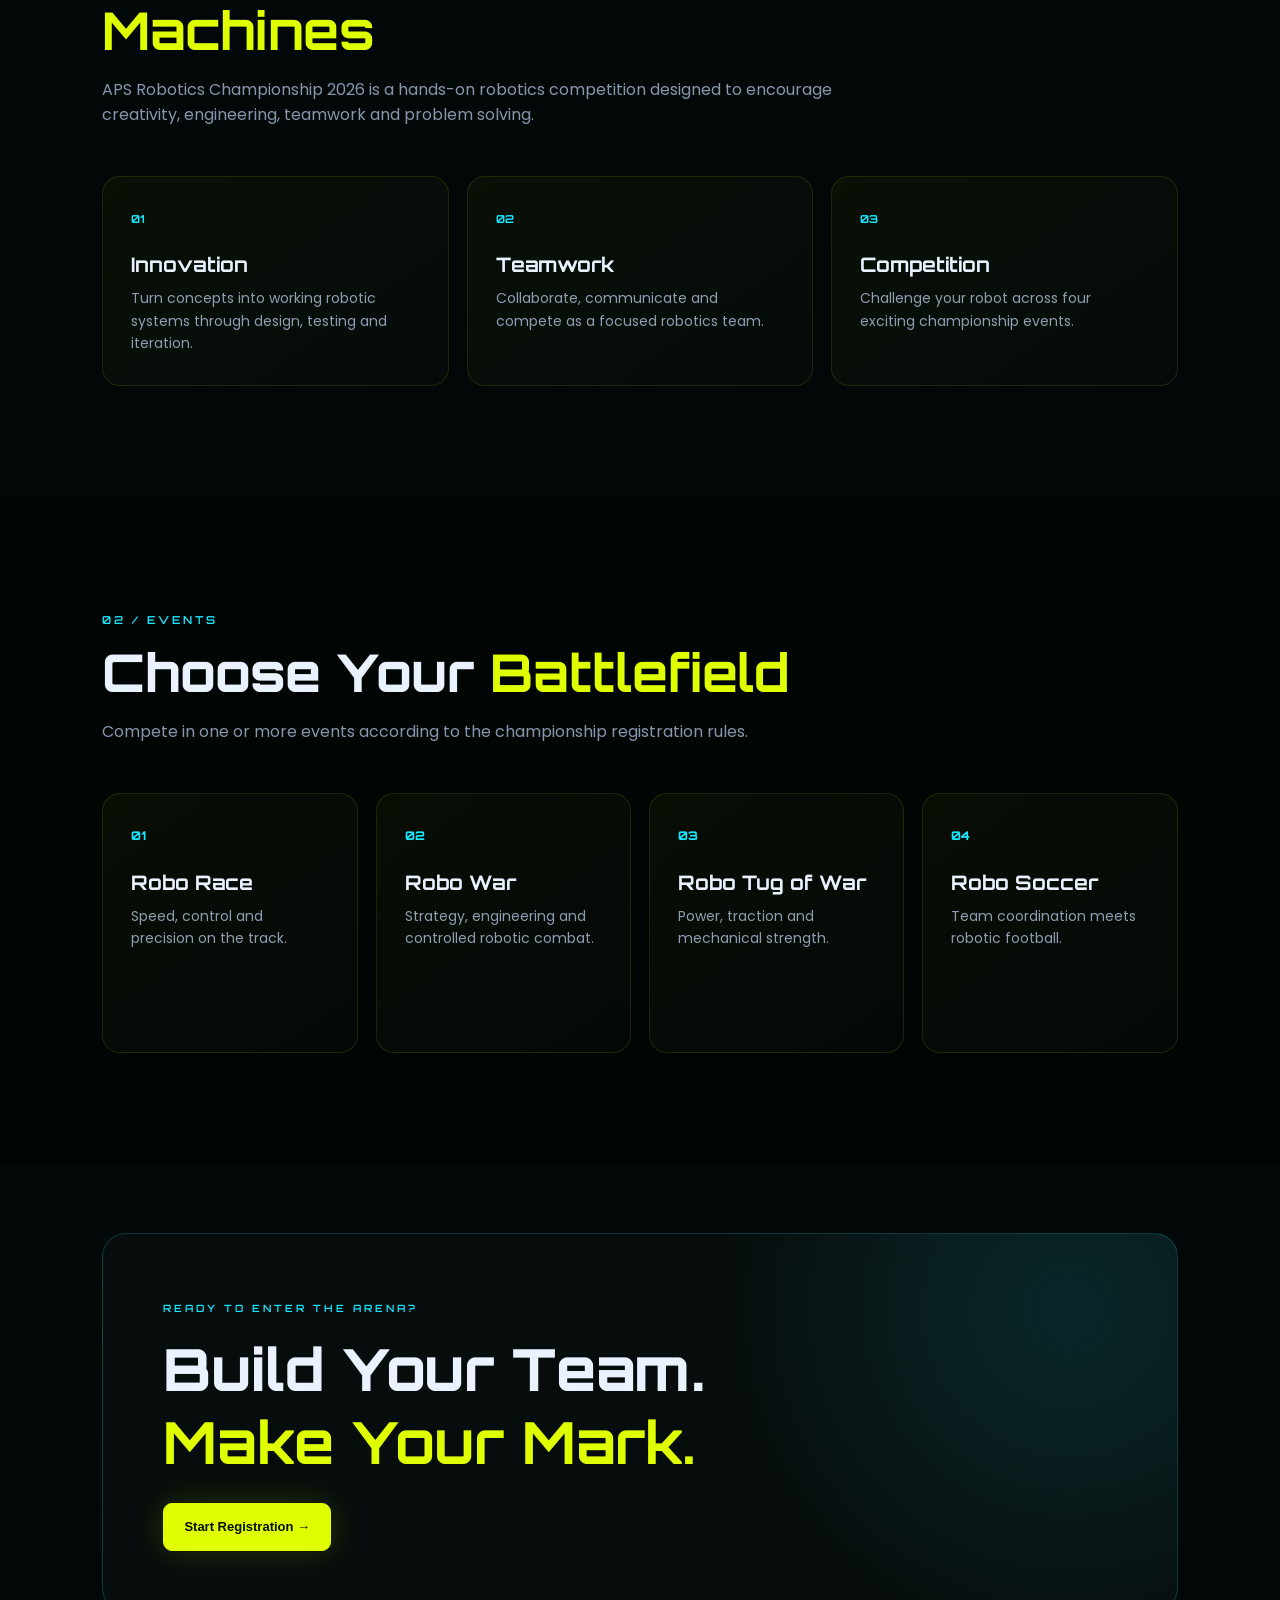
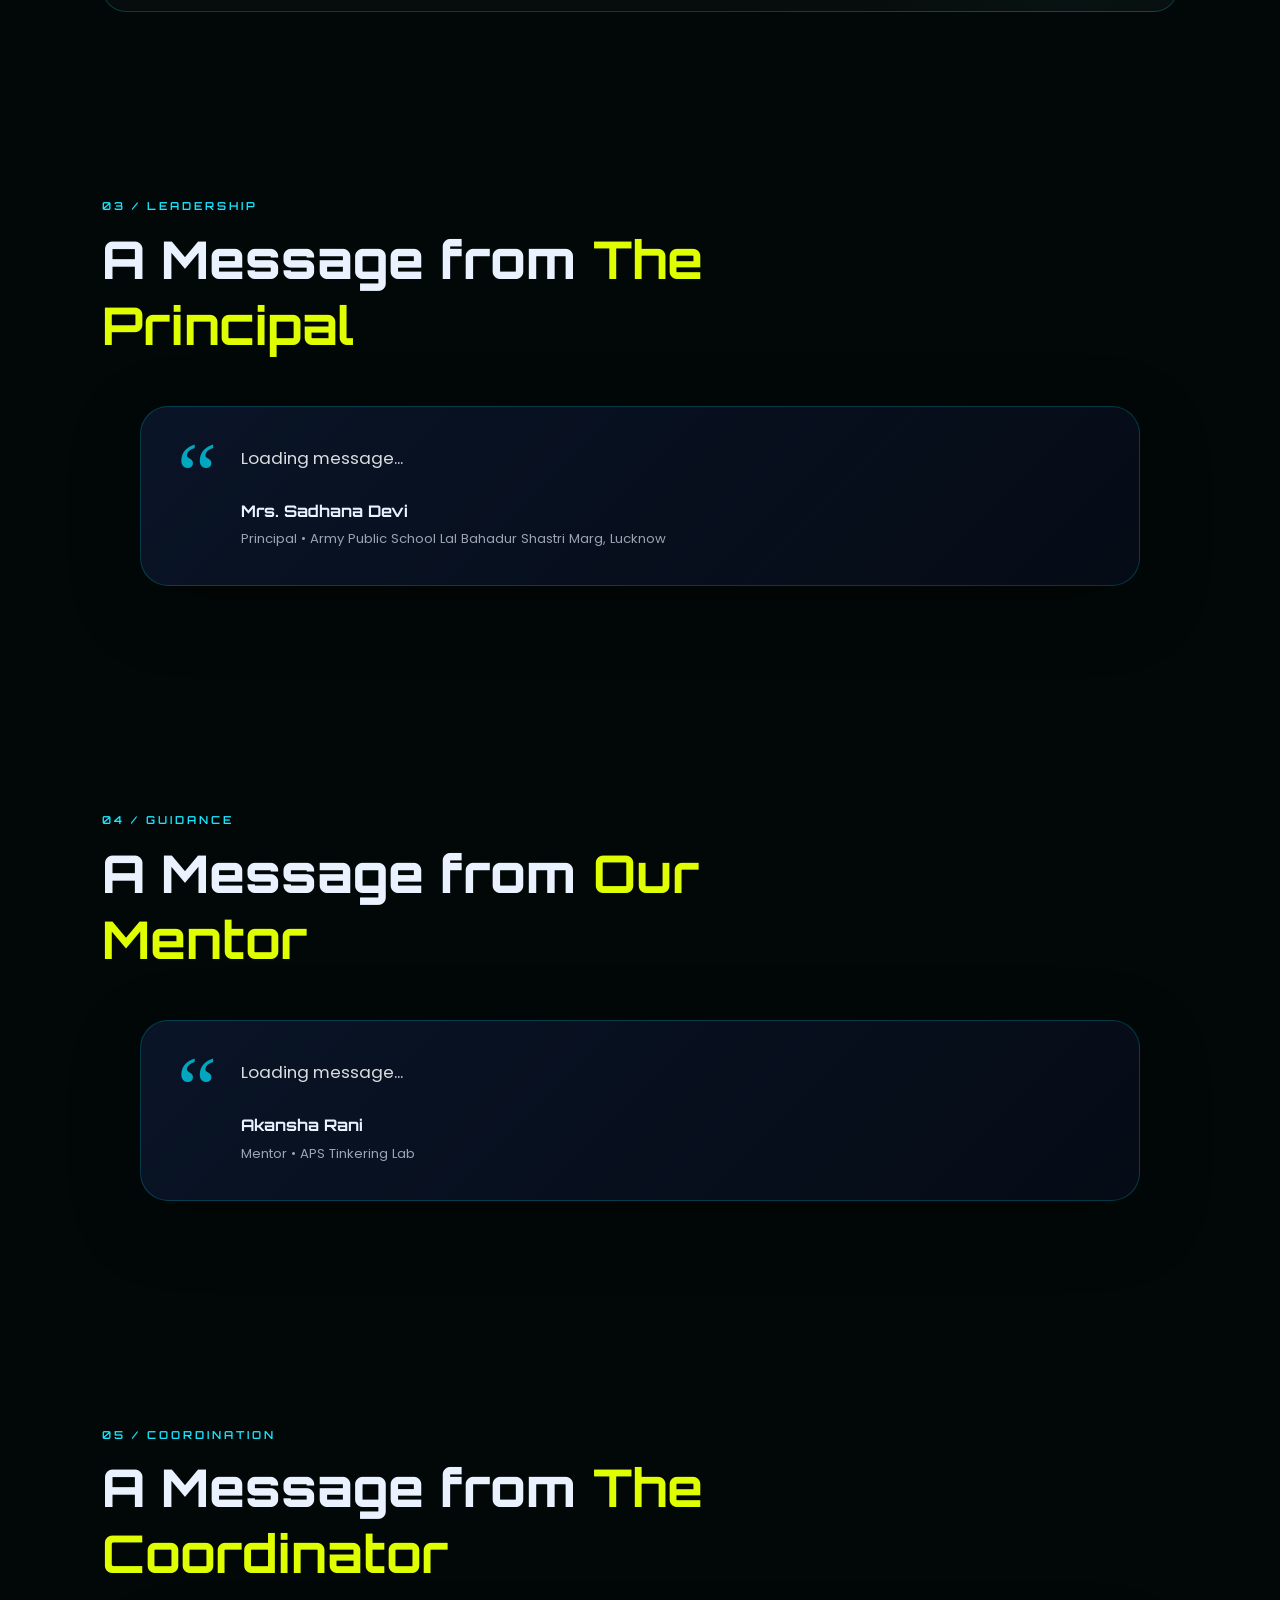
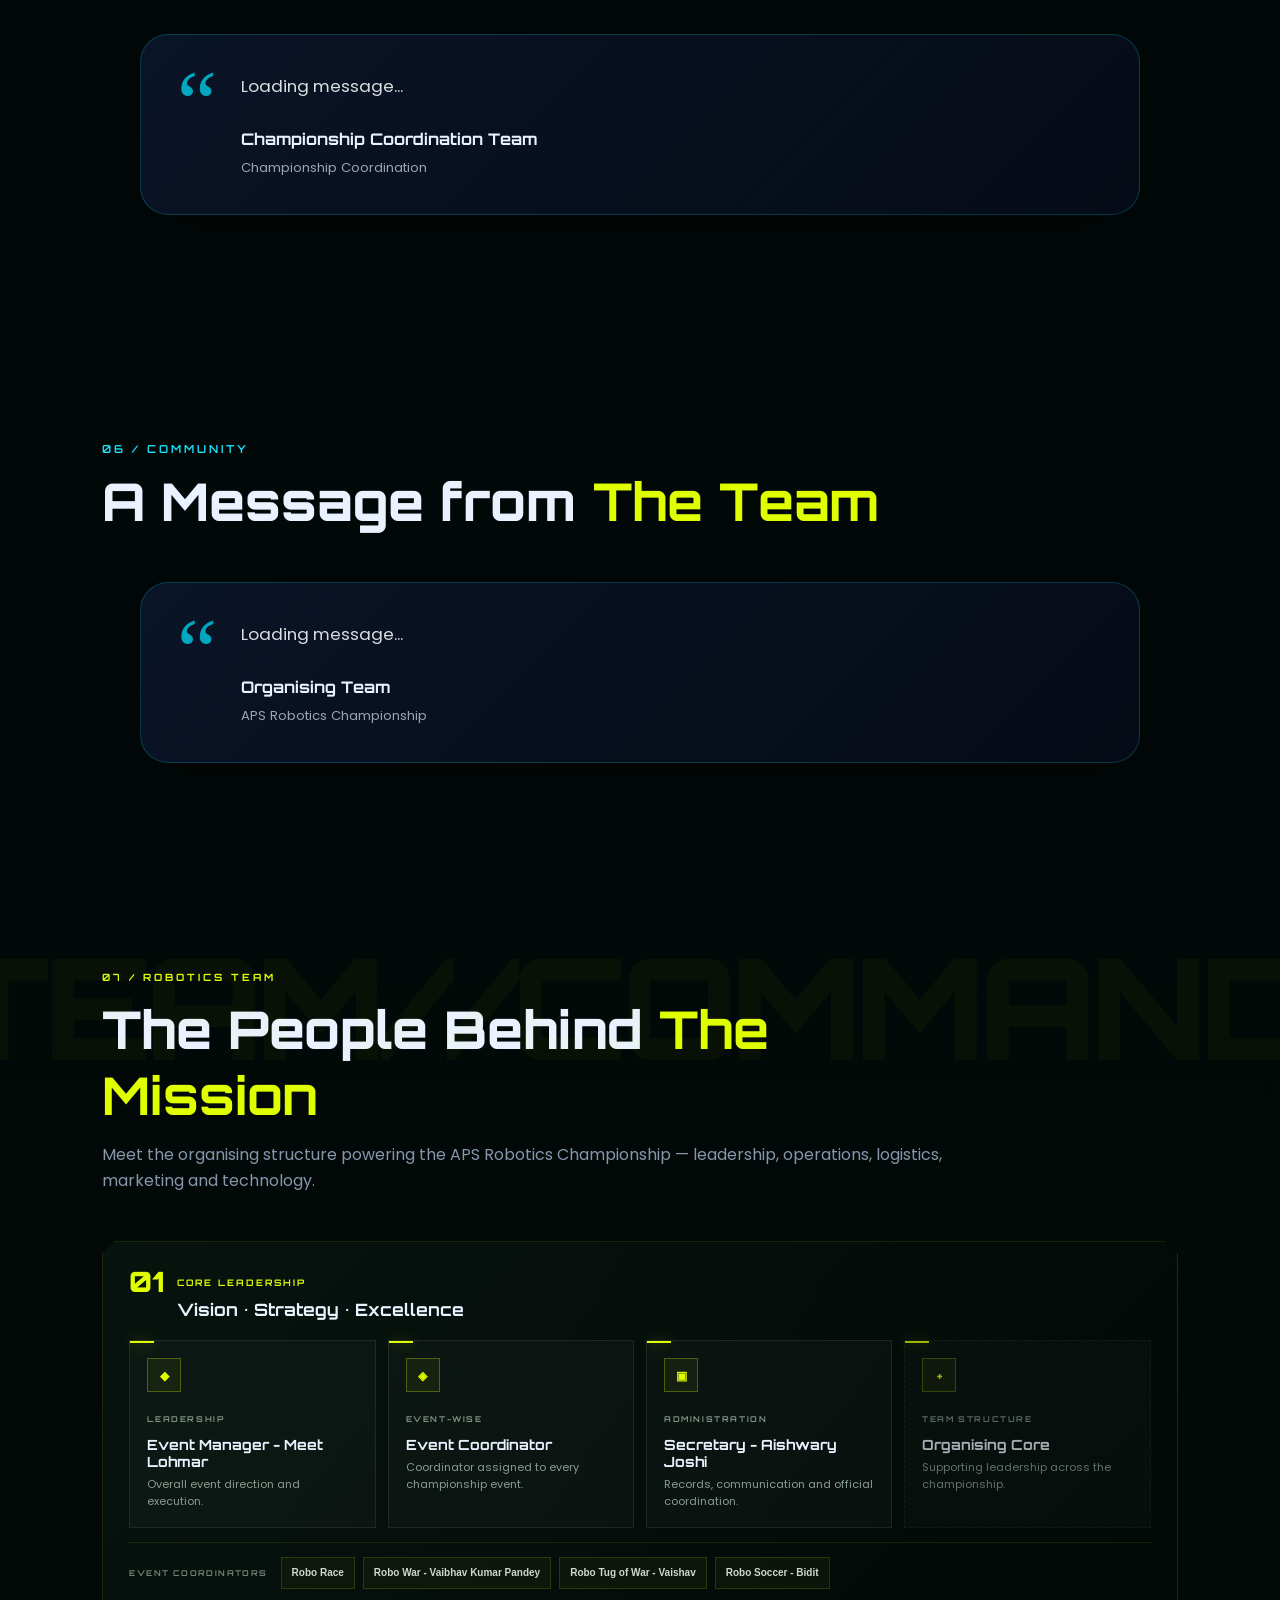
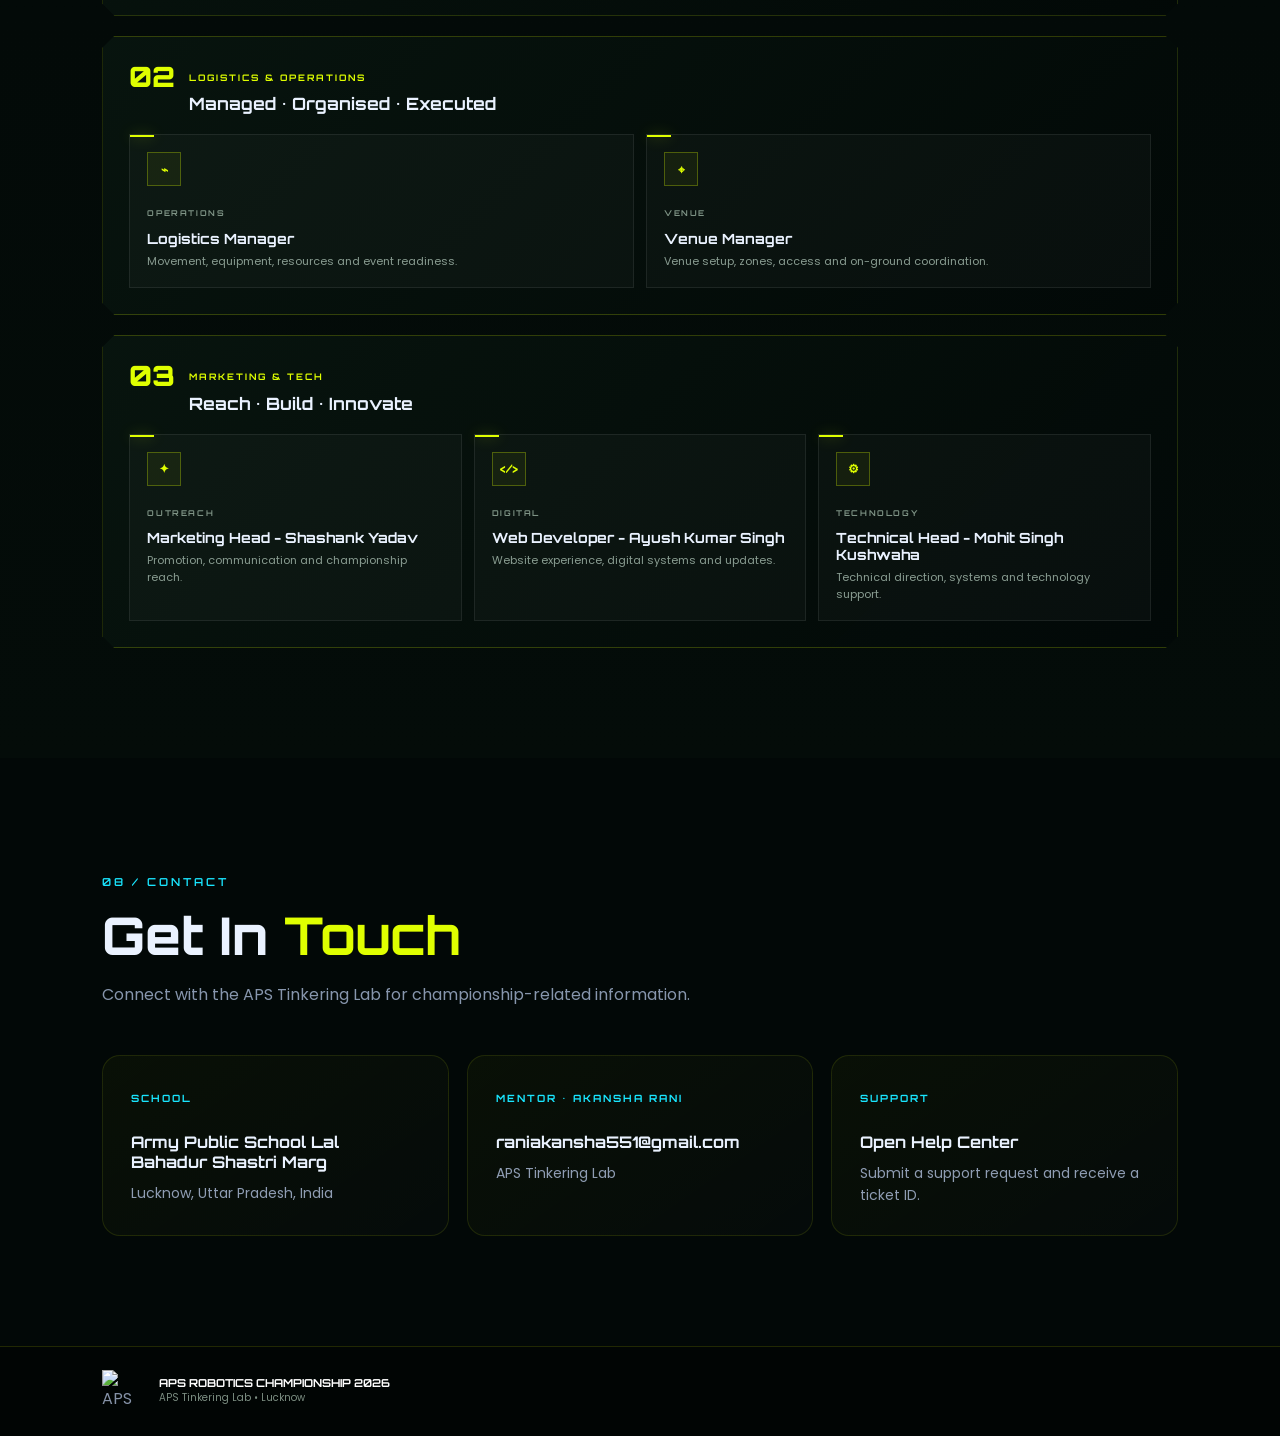
==== commit 1874a9e2: "Update Event Manager role title in index.html" ====
--- a/index.html
+++ b/index.html
@@ -155,7 +155,7 @@
     <article class="team-command-panel core-panel">
       <div class="team-panel-title"><span>01</span><div><small>CORE LEADERSHIP</small><h3>Vision • Strategy • Excellence</h3></div></div>
       <div class="role-grid role-grid-four">
-        <article class="role-card"><span class="role-icon">◆</span><small>LEADERSHIP</small><h4>Event Manager</h4><p>Overall event direction and execution.</p></article>
+        <article class="role-card"><span class="role-icon">◆</span><small>LEADERSHIP</small><h4>Event Manager - Meet Lohmar</h4><p>Overall event direction and execution.</p></article>
         <article class="role-card"><span class="role-icon">◈</span><small>EVENT-WISE</small><h4>Event Coordinator</h4><p>Coordinator assigned to every championship event.</p></article>
         <article class="role-card"><span class="role-icon">▣</span><small>ADMINISTRATION</small><h4>Secretary - Aishwary Joshi</h4><p>Records, communication and official coordination.</p></article>
         <article class="role-card role-empty"><span class="role-icon">+</span><small>TEAM STRUCTURE</small><h4>Organising Core</h4><p>Supporting leadership across the championship.</p></article>
